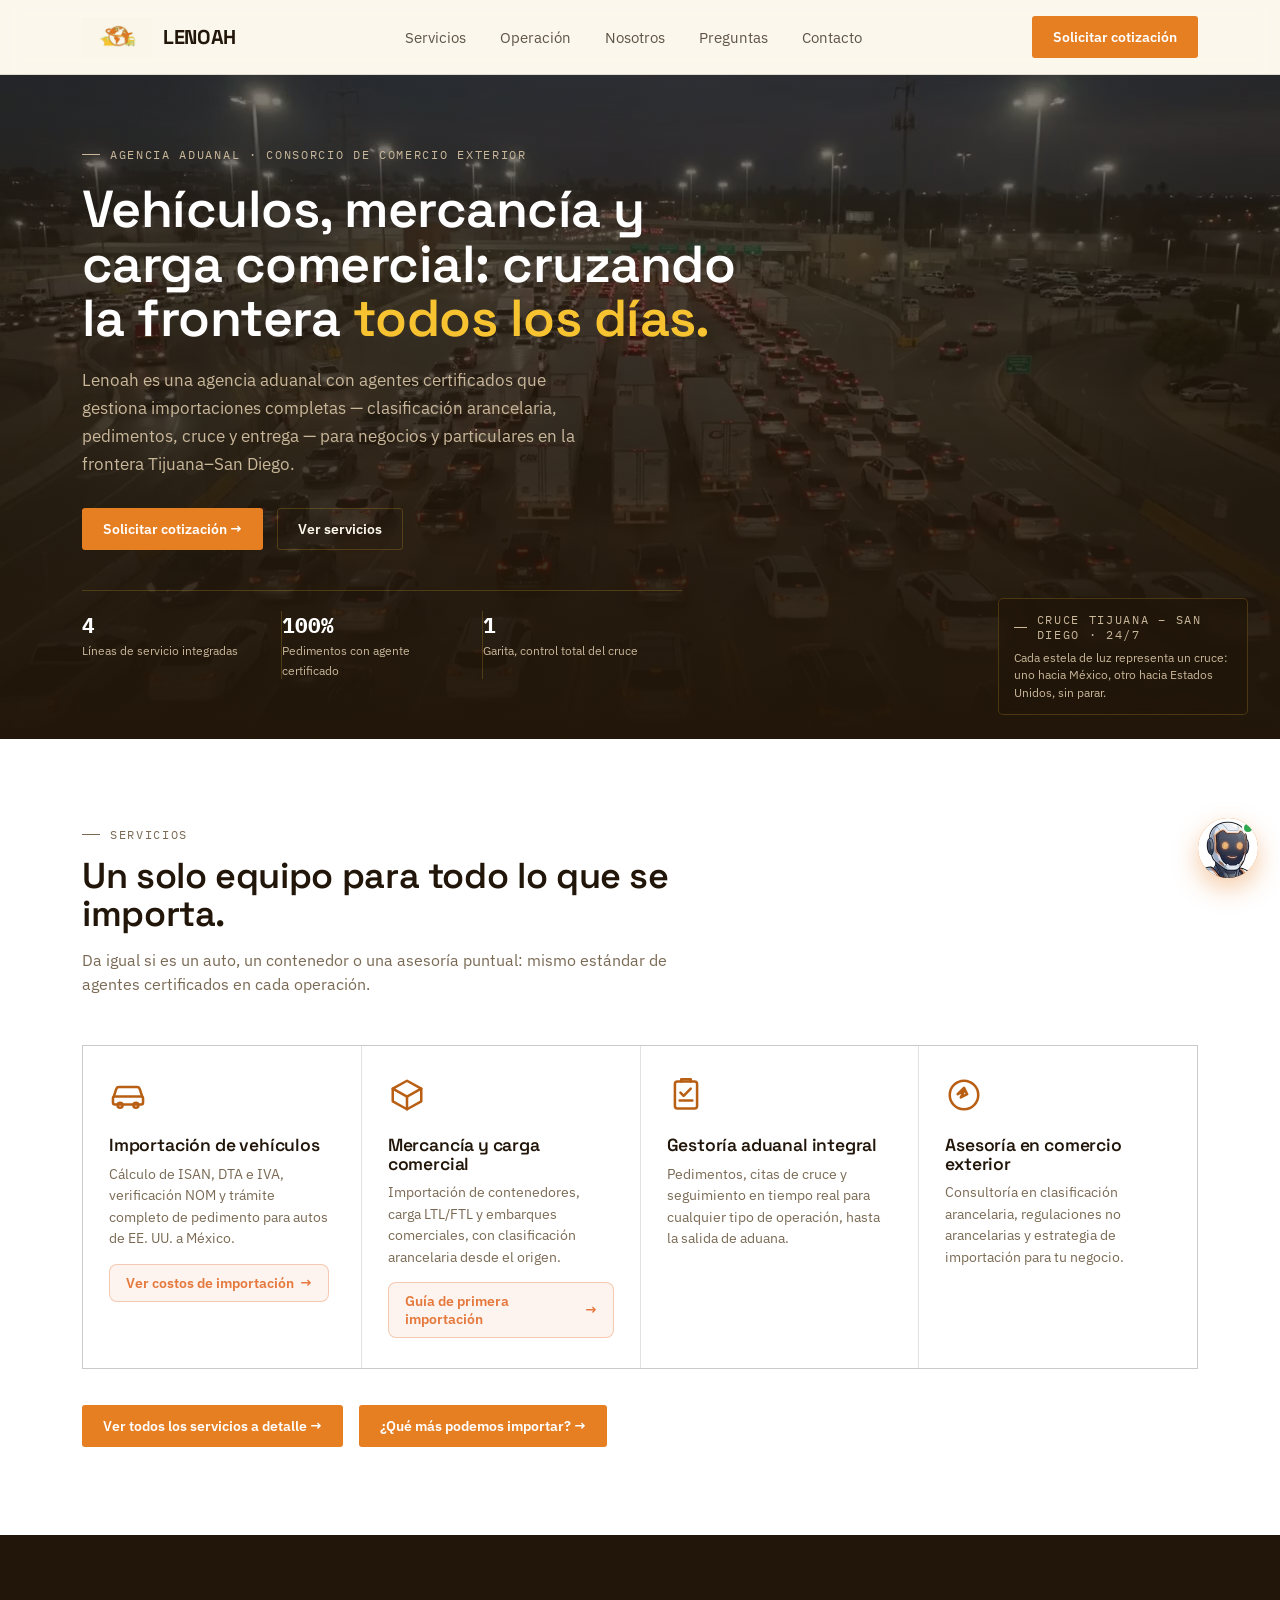
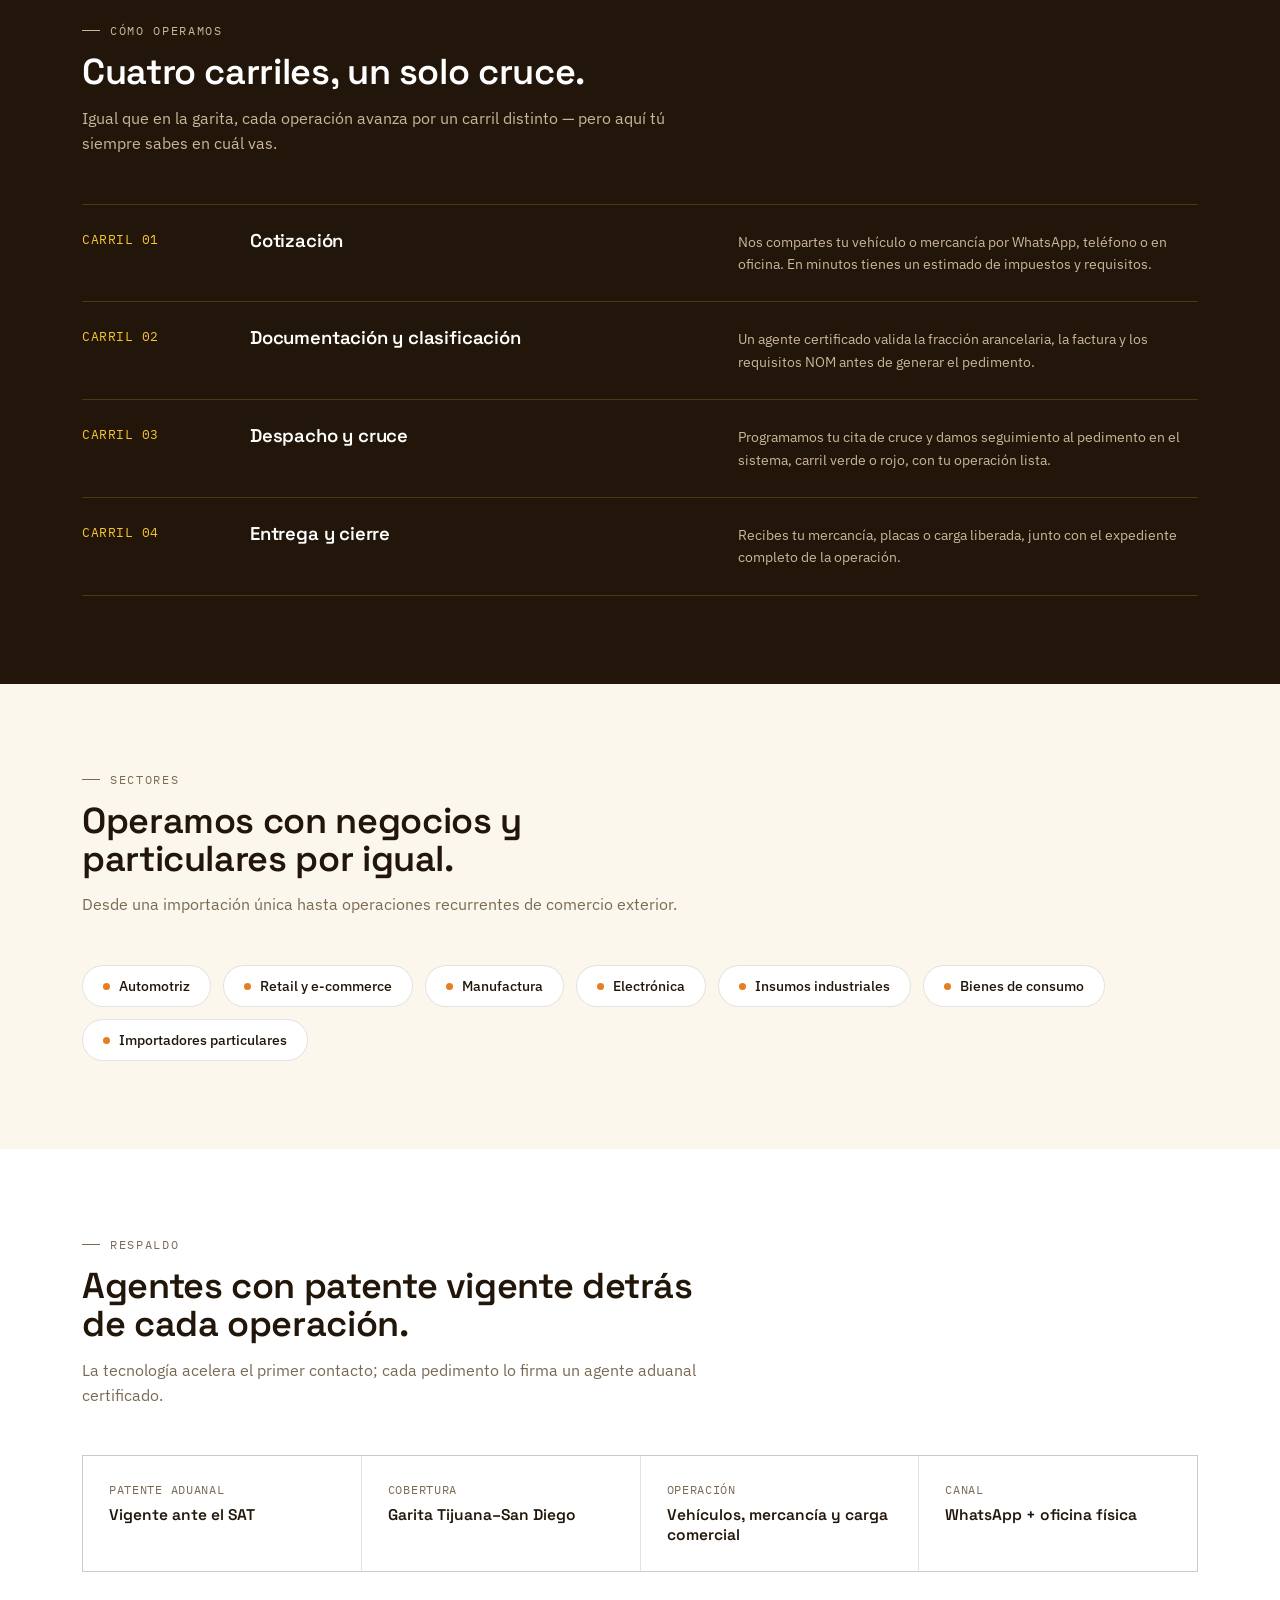
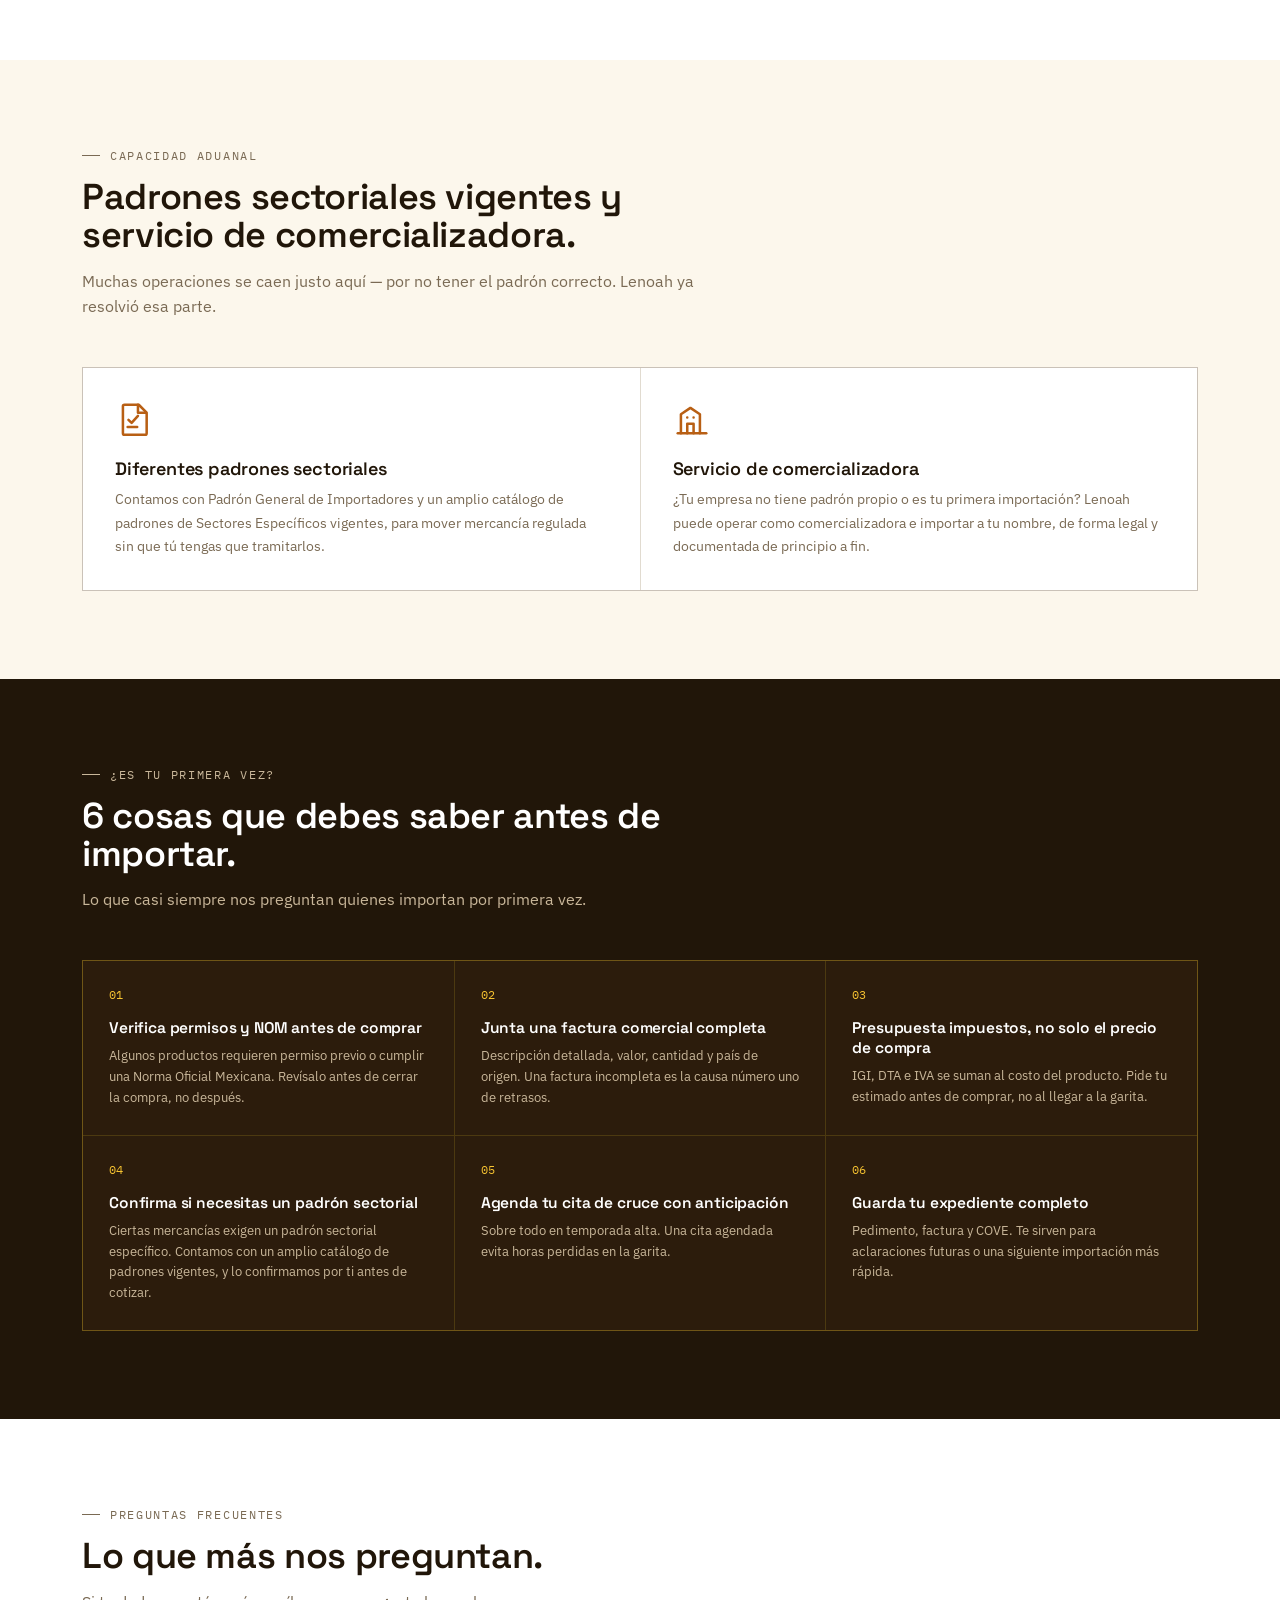
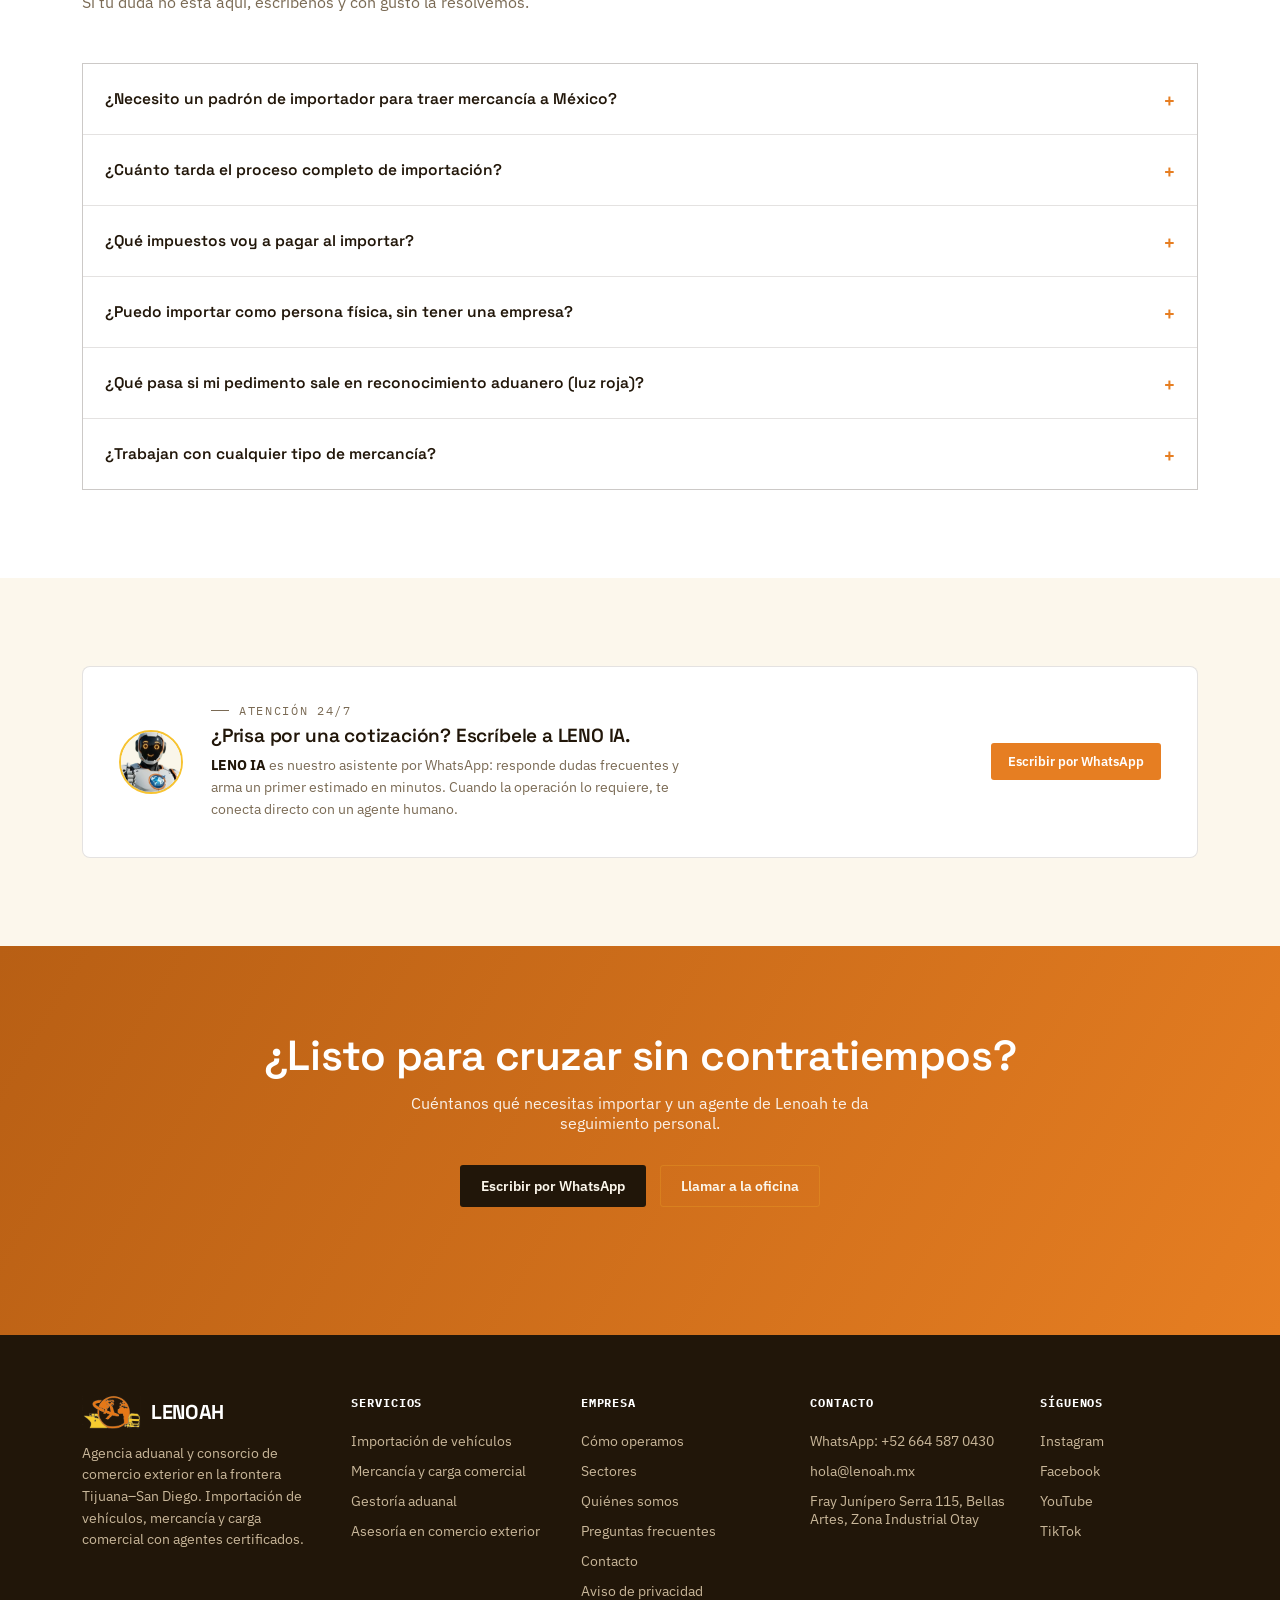
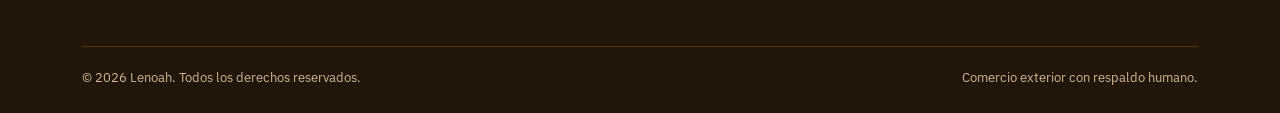
==== index.html @ 6b923f0d "Update index.html" ====
<!DOCTYPE html>
<html lang="es-MX">
<head>
<meta charset="UTF-8">
<meta name="viewport" content="width=device-width, initial-scale=1.0">
<title>Agente Aduanal Tijuana | Importar Vehículos y Mercancía a México – Lenoah</title>
<meta name="description" content="Agencia aduanal certificada en Tijuana–San Diego. ¿Cuánto cuesta importar un carro de EE. UU. a México? Cotización en minutos por WhatsApp. Vehículos, mercancía y carga comercial con agentes certificados.">
<link rel="canonical" href="https://agencialenoah.com/">
<script type="application/ld+json">
{
  "@context": "https://schema.org",
  "@type": "LocalBusiness",
  "@id": "https://agencialenoah.com/#negocio",
  "name": "Lenoah",
  "description": "Agencia aduanal y consorcio de comercio exterior en la frontera Tijuana–San Diego. Importación de vehículos, mercancía y carga comercial con agentes certificados.",
  "url": "https://agencialenoah.com/",
  "telephone": "+526645870430",
  "priceRange": "$$",
  "image": "https://agencialenoah.com/assets/logo-icon.png",
  "address": {
    "@type": "PostalAddress",
    "streetAddress": "Fray Junípero Serra 115, Bellas Artes, Zona Industrial Otay",
    "addressLocality": "Tijuana",
    "addressRegion": "BC",
    "addressCountry": "MX"
  },
  "areaServed": [
    { "@type": "City", "name": "Tijuana" },
    { "@type": "City", "name": "San Diego" }
  ],
  "sameAs": [
    "https://www.instagram.com/agencialenoah",
    "https://www.facebook.com/share/1EirSWpD19/",
    "https://youtube.com/@agencialenoah",
    "https://www.tiktok.com/@agencialenoah"
  ]
}
</script>
<link rel="preconnect" href="https://fonts.googleapis.com">
<link rel="preconnect" href="https://fonts.gstatic.com" crossorigin>
<link href="https://fonts.googleapis.com/css2?family=Space+Grotesk:wght@500;600;700&family=IBM+Plex+Sans:wght@400;500;600&family=IBM+Plex+Mono:wght@500;600&display=swap" rel="stylesheet">
<link rel="icon" type="image/png" href="assets/logo-icon.png">
<link rel="stylesheet" href="assets/styles.css">

<!-- Google tag (gtag.js) -->
<script async src="https://www.googletagmanager.com/gtag/js?id=G-F1V2E6VB3N"></script>
<script>
  window.dataLayer = window.dataLayer || [];
  function gtag(){dataLayer.push(arguments);}
  gtag('js', new Date());

  gtag('config', 'G-F1V2E6VB3N');
</script>
<style>
  .btn-inline-cta {
    display: inline-flex;
    align-items: center;
    gap: 6px;
    margin-top: 14px;
    padding: 9px 16px;
    font-family: 'IBM Plex Sans', sans-serif;
    font-weight: 600;
    font-size: 13.5px;
    color: #E5783C;
    background: rgba(229,120,60,0.08);
    border: 1.5px solid rgba(229,120,60,0.35);
    border-radius: 8px;
    text-decoration: none;
    transition: background 0.2s ease, border-color 0.2s ease, transform 0.15s ease;
  }
  .btn-inline-cta:hover {
    background: rgba(229,120,60,0.16);
    border-color: #E5783C;
    transform: translateY(-1px);
  }
  .btn-inline-cta .cta-arrow {
    transition: transform 0.2s ease;
  }
  .btn-inline-cta:hover .cta-arrow {
    transform: translateX(3px);
  }
  .explore-more-row {
    display: flex;
    flex-wrap: wrap;
    gap: 16px;
    margin-top: 36px;
  }
  .logo video {
    height: 40px;
    width: auto;
    object-fit: contain;
    vertical-align: middle;
  }
  .asistente-avatar video {
    width: 100%;
    height: 100%;
    object-fit: cover;
    display: block;
  }
</style>
</head>
<body>

<header>
  <nav>
    <a href="#top" class="logo">
      <video autoplay muted loop playsinline preload="auto" poster="assets/logo-header-poster.jpg" aria-hidden="true">
        <source src="assets/logo-header.mp4" type="video/mp4">
      </video>
      LENOAH
    </a>
    <div class="navlinks">
      <a href="servicios.html">Servicios</a>
      <a href="#operacion">Operación</a>
      <a href="nosotros.html">Nosotros</a>
      <a href="#faq">Preguntas</a>
      <a href="#contacto">Contacto</a>
    </div>
    <a href="https://wa.me/526645870430" target="_blank" rel="noopener" class="btn btn-naranja">Solicitar cotización</a>
  </nav>
</header>

<main id="top">

  <!-- HERO -->
  <section class="hero">
    <video
      class="hero-bg-video"
      autoplay
      muted
      loop
      playsinline
      preload="auto"
      poster="assets/hero-bg-poster.jpg"
      aria-hidden="true"
      style="position:absolute; top:0; left:0; width:100%; height:100%; object-fit:cover; z-index:0;">
      <source src="assets/hero-bg.mp4" type="video/mp4">
    </video>
    <div class="wrap">
      <div class="hero-inner">
        <div class="eyebrow on-dark">AGENCIA ADUANAL · CONSORCIO DE COMERCIO EXTERIOR</div>
        <h1>Vehículos, mercancía y carga comercial: cruzando la frontera <em>todos los días.</em></h1>
        <p>Lenoah es una agencia aduanal con agentes certificados que gestiona importaciones completas — clasificación arancelaria, pedimentos, cruce y entrega — para negocios y particulares en la frontera Tijuana–San Diego.</p>
        <div class="hero-ctas">
          <a href="https://wa.me/526645870430" target="_blank" rel="noopener" class="btn btn-naranja">Solicitar cotización →</a>
          <a href="#servicios" class="btn btn-ghost-dark">Ver servicios</a>
        </div>
        <div class="hero-strip">
          <div><strong>4</strong><span>Líneas de servicio integradas</span></div>
          <div><strong>100%</strong><span>Pedimentos con agente certificado</span></div>
          <div><strong>1</strong><span>Garita, control total del cruce</span></div>
        </div>
      </div>
    </div>
    <div class="garita-caption">
      <div class="eyebrow on-dark">CRUCE TIJUANA – SAN DIEGO · 24/7</div>
      <p>Cada estela de luz representa un cruce: uno hacia México, otro hacia Estados Unidos, sin parar.</p>
    </div>
  </section>

  <!-- SERVICIOS -->
  <section class="servicios" id="servicios">
    <div class="wrap">
      <div class="section-head reveal">
        <div class="eyebrow">SERVICIOS</div>
        <h2>Un solo equipo para todo lo que se importa.</h2>
        <p>Da igual si es un auto, un contenedor o una asesoría puntual: mismo estándar de agentes certificados en cada operación.</p>
      </div>
      <div class="serv-grid reveal">
        <div class="serv-card">
          <div class="serv-icon">
            <svg viewBox="0 0 24 24" fill="none" stroke="currentColor" stroke-width="1.6" stroke-linecap="round" stroke-linejoin="round"><path d="M3 13l1.5-4.5A2 2 0 0 1 6.4 7h11.2a2 2 0 0 1 1.9 1.5L21 13"/><rect x="2.5" y="13" width="19" height="5" rx="1.2"/><circle cx="7" cy="18.5" r="1.6"/><circle cx="17" cy="18.5" r="1.6"/></svg>
          </div>
          <h3>Importación de vehículos</h3>
          <p>Cálculo de ISAN, DTA e IVA, verificación NOM y trámite completo de pedimento para autos de EE. UU. a México.</p>
          <a href="costo-importar-vehiculo.html" class="btn-inline-cta">Ver costos de importación <span class="cta-arrow">→</span></a>
        </div>
        <div class="serv-card">
          <div class="serv-icon">
            <svg viewBox="0 0 24 24" fill="none" stroke="currentColor" stroke-width="1.6" stroke-linecap="round" stroke-linejoin="round"><path d="M21 8l-9-5-9 5 9 5 9-5z"/><path d="M3 8v8l9 5 9-5V8"/><path d="M12 13v8"/></svg>
          </div>
          <h3>Mercancía y carga comercial</h3>
          <p>Importación de contenedores, carga LTL/FTL y embarques comerciales, con clasificación arancelaria desde el origen.</p>
          <a href="importar-mercancia-primera-vez.html" class="btn-inline-cta">Guía de primera importación <span class="cta-arrow">→</span></a>
        </div>
        <div class="serv-card">
          <div class="serv-icon">
            <svg viewBox="0 0 24 24" fill="none" stroke="currentColor" stroke-width="1.6" stroke-linecap="round" stroke-linejoin="round"><rect x="5" y="3.5" width="14" height="17" rx="1.6"/><path d="M9 3.5V2h6v1.5"/><path d="M8.5 10.5l2 2 4.5-4.5"/><path d="M8 15.5h8"/></svg>
          </div>
          <h3>Gestoría aduanal integral</h3>
          <p>Pedimentos, citas de cruce y seguimiento en tiempo real para cualquier tipo de operación, hasta la salida de aduana.</p>
        </div>
        <div class="serv-card">
          <div class="serv-icon">
            <svg viewBox="0 0 24 24" fill="none" stroke="currentColor" stroke-width="1.6" stroke-linecap="round" stroke-linejoin="round"><circle cx="12" cy="12" r="9"/><path d="M12 7.5l2 4-4 2 2-4-4 2 4-4z"/></svg>
          </div>
          <h3>Asesoría en comercio exterior</h3>
          <p>Consultoría en clasificación arancelaria, regulaciones no arancelarias y estrategia de importación para tu negocio.</p>
        </div>
      </div>
      <div class="explore-more-row">
        <a href="servicios.html" class="btn btn-naranja">Ver todos los servicios a detalle →</a>
        <a href="que-podemos-importar.html" class="btn btn-naranja">¿Qué más podemos importar? →</a>
      </div>
    </div>
  </section>

  <!-- OPERACIÓN -->
  <section class="operacion" id="operacion">
    <div class="wrap">
      <div class="section-head reveal">
        <div class="eyebrow on-dark">CÓMO OPERAMOS</div>
        <h2>Cuatro carriles, un solo cruce.</h2>
        <p>Igual que en la garita, cada operación avanza por un carril distinto — pero aquí tú siempre sabes en cuál vas.</p>
      </div>
      <div class="carril-list reveal">
        <div class="carril">
          <span class="carril-tag">CARRIL 01</span>
          <h3>Cotización</h3>
          <p>Nos compartes tu vehículo o mercancía por WhatsApp, teléfono o en oficina. En minutos tienes un estimado de impuestos y requisitos.</p>
        </div>
        <div class="carril">
          <span class="carril-tag">CARRIL 02</span>
          <h3>Documentación y clasificación</h3>
          <p>Un agente certificado valida la fracción arancelaria, la factura y los requisitos NOM antes de generar el pedimento.</p>
        </div>
        <div class="carril">
          <span class="carril-tag">CARRIL 03</span>
          <h3>Despacho y cruce</h3>
          <p>Programamos tu cita de cruce y damos seguimiento al pedimento en el sistema, carril verde o rojo, con tu operación lista.</p>
        </div>
        <div class="carril">
          <span class="carril-tag">CARRIL 04</span>
          <h3>Entrega y cierre</h3>
          <p>Recibes tu mercancía, placas o carga liberada, junto con el expediente completo de la operación.</p>
        </div>
      </div>
    </div>
  </section>

  <!-- SECTORES -->
  <section class="sectores" id="sectores">
    <div class="wrap">
      <div class="section-head reveal">
        <div class="eyebrow">SECTORES</div>
        <h2>Operamos con negocios y particulares por igual.</h2>
        <p>Desde una importación única hasta operaciones recurrentes de comercio exterior.</p>
      </div>
      <div class="sector-chips reveal">
        <div class="sector-chip"><span class="sw"></span>Automotriz</div>
        <div class="sector-chip"><span class="sw"></span>Retail y e-commerce</div>
        <div class="sector-chip"><span class="sw"></span>Manufactura</div>
        <div class="sector-chip"><span class="sw"></span>Electrónica</div>
        <div class="sector-chip"><span class="sw"></span>Insumos industriales</div>
        <div class="sector-chip"><span class="sw"></span>Bienes de consumo</div>
        <div class="sector-chip"><span class="sw"></span>Importadores particulares</div>
      </div>
    </div>
  </section>

  <!-- CONFIANZA -->
  <section class="confianza">
    <div class="wrap">
      <div class="section-head reveal">
        <div class="eyebrow">RESPALDO</div>
        <h2>Agentes con patente vigente detrás de cada operación.</h2>
        <p>La tecnología acelera el primer contacto; cada pedimento lo firma un agente aduanal certificado.</p>
      </div>
      <div class="conf-grid reveal">
        <div class="conf-item"><div class="k">Patente aduanal</div><div class="v">Vigente ante el SAT</div></div>
        <div class="conf-item"><div class="k">Cobertura</div><div class="v">Garita Tijuana–San Diego</div></div>
        <div class="conf-item"><div class="k">Operación</div><div class="v">Vehículos, mercancía y carga comercial</div></div>
        <div class="conf-item"><div class="k">Canal</div><div class="v">WhatsApp + oficina física</div></div>
      </div>
    </div>
  </section>

  <!-- PADRONES Y COMERCIALIZADORA -->
  <section class="padrones" id="padrones">
    <div class="wrap">
      <div class="section-head reveal">
        <div class="eyebrow">CAPACIDAD ADUANAL</div>
        <h2>Padrones sectoriales vigentes y servicio de comercializadora.</h2>
        <p>Muchas operaciones se caen justo aquí — por no tener el padrón correcto. Lenoah ya resolvió esa parte.</p>
      </div>
      <div class="padrones-grid reveal">
        <div class="padrones-card">
          <div class="serv-icon">
            <svg viewBox="0 0 24 24" fill="none" stroke="currentColor" stroke-width="1.6" stroke-linecap="round" stroke-linejoin="round"><path d="M6 3h9l5 5v13a1 1 0 0 1-1 1H6a1 1 0 0 1-1-1V4a1 1 0 0 1 1-1z"/><path d="M14.5 3v5h5"/><path d="M8.5 12.5l2 2 4-4.5"/><path d="M8 17h6"/></svg>
          </div>
          <h3>Diferentes padrones sectoriales</h3>
          <p>Contamos con Padrón General de Importadores y un amplio catálogo de padrones de Sectores Específicos vigentes, para mover mercancía regulada sin que tú tengas que tramitarlos.</p>
        </div>
        <div class="padrones-card">
          <div class="serv-icon">
            <svg viewBox="0 0 24 24" fill="none" stroke="currentColor" stroke-width="1.6" stroke-linecap="round" stroke-linejoin="round"><path d="M3 21h18"/><path d="M5 21V9l6-4 6 4v12"/><path d="M9 21v-6h4v6"/><path d="M9 11h.01M13 11h.01"/></svg>
          </div>
          <h3>Servicio de comercializadora</h3>
          <p>¿Tu empresa no tiene padrón propio o es tu primera importación? Lenoah puede operar como comercializadora e importar a tu nombre, de forma legal y documentada de principio a fin.</p>
        </div>
      </div>
    </div>
  </section>

  <!-- TIPS PRIMERA IMPORTACIÓN -->
  <section class="tips">
    <div class="wrap">
      <div class="section-head reveal">
        <div class="eyebrow on-dark">¿ES TU PRIMERA VEZ?</div>
        <h2>6 cosas que debes saber antes de importar.</h2>
        <p>Lo que casi siempre nos preguntan quienes importan por primera vez.</p>
      </div>
      <div class="tips-grid reveal">
        <div class="tip-card">
          <span class="tip-num">01</span>
          <h3>Verifica permisos y NOM antes de comprar</h3>
          <p>Algunos productos requieren permiso previo o cumplir una Norma Oficial Mexicana. Revísalo antes de cerrar la compra, no después.</p>
        </div>
        <div class="tip-card">
          <span class="tip-num">02</span>
          <h3>Junta una factura comercial completa</h3>
          <p>Descripción detallada, valor, cantidad y país de origen. Una factura incompleta es la causa número uno de retrasos.</p>
        </div>
        <div class="tip-card">
          <span class="tip-num">03</span>
          <h3>Presupuesta impuestos, no solo el precio de compra</h3>
          <p>IGI, DTA e IVA se suman al costo del producto. Pide tu estimado antes de comprar, no al llegar a la garita.</p>
        </div>
        <div class="tip-card">
          <span class="tip-num">04</span>
          <h3>Confirma si necesitas un padrón sectorial</h3>
          <p>Ciertas mercancías exigen un padrón sectorial específico. Contamos con un amplio catálogo de padrones vigentes, y lo confirmamos por ti antes de cotizar.</p>
        </div>
        <div class="tip-card">
          <span class="tip-num">05</span>
          <h3>Agenda tu cita de cruce con anticipación</h3>
          <p>Sobre todo en temporada alta. Una cita agendada evita horas perdidas en la garita.</p>
        </div>
        <div class="tip-card">
          <span class="tip-num">06</span>
          <h3>Guarda tu expediente completo</h3>
          <p>Pedimento, factura y COVE. Te sirven para aclaraciones futuras o una siguiente importación más rápida.</p>
        </div>
      </div>
    </div>
  </section>

  <!-- FAQ -->
  <section class="faq" id="faq">
    <div class="wrap">
      <div class="section-head reveal">
        <div class="eyebrow">PREGUNTAS FRECUENTES</div>
        <h2>Lo que más nos preguntan.</h2>
        <p>Si tu duda no está aquí, escríbenos y con gusto la resolvemos.</p>
      </div>
      <div class="faq-list reveal">
        <details class="faq-item">
          <summary><span>¿Necesito un padrón de importador para traer mercancía a México?</span><span class="faq-ico">+</span></summary>
          <p>Sí, en la mayoría de los casos se requiere estar inscrito en el Padrón de Importadores, y para ciertos productos también en un Padrón de Importadores de Sectores Específicos. Si no cuentas con alguno de los dos, Lenoah puede operar como comercializadora e importar a tu nombre.</p>
        </details>
        <details class="faq-item">
          <summary><span>¿Cuánto tarda el proceso completo de importación?</span><span class="faq-ico">+</span></summary>
          <p>Depende del tipo de mercancía y si tu pedimento resulta en reconocimiento aduanero (revisión física) o desaduanamiento libre. Una vez con la documentación completa, el trámite y cruce suelen resolverse en un par de días hábiles.</p>
        </details>
        <details class="faq-item">
          <summary><span>¿Qué impuestos voy a pagar al importar?</span><span class="faq-ico">+</span></summary>
          <p>En general se calculan el Impuesto General de Importación (IGI), el Derecho de Trámite Aduanero (DTA) y el IVA. Para vehículos se suma también el ISAN. Te damos un estimado antes de que decidas avanzar.</p>
        </details>
        <details class="faq-item">
          <summary><span>¿Puedo importar como persona física, sin tener una empresa?</span><span class="faq-ico">+</span></summary>
          <p>Sí, dependiendo del tipo y valor de la mercancía. En varios casos también podemos apoyarte con nuestro servicio de comercializadora si tú no cuentas con el padrón requerido.</p>
        </details>
        <details class="faq-item">
          <summary><span>¿Qué pasa si mi pedimento sale en reconocimiento aduanero (luz roja)?</span><span class="faq-ico">+</span></summary>
          <p>Un agente certificado te acompaña durante la revisión física. Por eso cuidamos que la documentación y clasificación arancelaria estén correctas desde el inicio: reduce el riesgo de observaciones.</p>
        </details>
        <details class="faq-item">
          <summary><span>¿Trabajan con cualquier tipo de mercancía?</span><span class="faq-ico">+</span></summary>
          <p>Manejamos vehículos, carga comercial y mercancía general. Para sectores regulados bajo padrones específicos, lo confirmamos contigo antes de cotizar para asegurarnos de que podemos operar tu importación.</p>
        </details>
      </div>
    </div>
  </section>

  <!-- ASISTENTE LENO IA (módulo secundario) -->
  <section class="asistente">
    <div class="wrap">
      <div class="asistente-card reveal">
        <div class="asistente-avatar">
          <video autoplay muted loop playsinline preload="auto" poster="assets/bot-avatar-poster.jpg" aria-hidden="true">
            <source src="assets/bot-avatar.mp4" type="video/mp4">
          </video>
        </div>
        <div class="asistente-copy">
          <div class="eyebrow">ATENCIÓN 24/7</div>
          <h3>¿Prisa por una cotización? Escríbele a LENO IA.</h3>
          <p><strong>LENO IA</strong> es nuestro asistente por WhatsApp: responde dudas frecuentes y arma un primer estimado en minutos. Cuando la operación lo requiere, te conecta directo con un agente humano.</p>
        </div>
        <a href="https://wa.me/526645870430" target="_blank" rel="noopener" class="btn btn-naranja btn-sm">Escribir por WhatsApp</a>
      </div>
    </div>
  </section>

  <!-- CTA FINAL -->
  <section class="cta-final" id="contacto">
    <div class="wrap">
      <div class="reveal">
        <h2>¿Listo para cruzar sin contratiempos?</h2>
        <p>Cuéntanos qué necesitas importar y un agente de Lenoah te da seguimiento personal.</p>
        <div class="hero-ctas" style="justify-content:center;">
          <a href="https://wa.me/526645870430" target="_blank" rel="noopener" class="btn btn-primary">Escribir por WhatsApp</a>
          <a href="tel:+526645870430" class="btn btn-ghost-dark">Llamar a la oficina</a>
        </div>
      </div>
    </div>
  </section>

</main>

<footer>
  <div class="wrap">
    <div class="foot-grid">
      <div class="foot-brand">
        <a href="#top" class="logo"><img src="assets/logo-icon.png" alt="Lenoah">LENOAH</a>
        <p>Agencia aduanal y consorcio de comercio exterior en la frontera Tijuana–San Diego. Importación de vehículos, mercancía y carga comercial con agentes certificados.</p>
      </div>
      <div class="foot-col">
        <h4>Servicios</h4>
        <a href="servicios.html">Importación de vehículos</a>
        <a href="servicios.html">Mercancía y carga comercial</a>
        <a href="servicios.html">Gestoría aduanal</a>
        <a href="servicios.html">Asesoría en comercio exterior</a>
      </div>
      <div class="foot-col">
        <h4>Empresa</h4>
        <a href="#operacion">Cómo operamos</a>
        <a href="#sectores">Sectores</a>
        <a href="nosotros.html">Quiénes somos</a>
        <a href="#faq">Preguntas frecuentes</a>
        <a href="#contacto">Contacto</a>
        <a href="#">Aviso de privacidad</a>
      </div>
      <div class="foot-col">
        <h4>Contacto</h4>
        <a href="https://wa.me/526645870430" target="_blank" rel="noopener">WhatsApp: +52 664 587 0430</a>
        <a href="mailto:hola@lenoah.mx">hola@lenoah.mx</a>
        <a href="https://www.google.com/maps/search/?api=1&query=Calle%20Fray%20Jun%C3%ADpero%20Serra%20115%2C%20Bellas%20Artes%2C%20Zona%20Industrial%20Otay%2C%20Tijuana%2C%20B.C." target="_blank" rel="noopener">Fray Junípero Serra 115, Bellas Artes, Zona Industrial Otay</a>
      </div>
      <div class="foot-col">
        <h4>Síguenos</h4>
        <a href="https://www.instagram.com/agencialenoah?igsh=MW9pZHBoZXhkcm4xYQ==" target="_blank" rel="noopener">Instagram</a>
        <a href="https://www.facebook.com/share/1EirSWpD19/" target="_blank" rel="noopener">Facebook</a>
        <a href="https://youtube.com/@agencialenoah?si=c4Mpdcs2uhXX8nxL" target="_blank" rel="noopener">YouTube</a>
        <a href="https://www.tiktok.com/@agencialenoah?_r=1&_t=ZS-98e3TfCi9K5" target="_blank" rel="noopener">TikTok</a>
      </div>
    </div>
    <div class="foot-bottom">
      <span>© 2026 Lenoah. Todos los derechos reservados.</span>
      <span>Comercio exterior con respaldo humano.</span>
    </div>
  </div>
</footer>

<script>
  const revealEls = document.querySelectorAll('.reveal');
  const io = new IntersectionObserver((entries)=>{
    entries.forEach(e=>{
      if(e.isIntersecting){ e.target.classList.add('show'); io.unobserve(e.target); }
    });
  }, {threshold:0.15});
  revealEls.forEach(el=>io.observe(el));

</script>

<script src="assets/chat-widget.js"></script>
</body>
</html>
---- assets/styles.css ----
:root{
    --noche:#211609;
    --noche-2:#2C1C0C;
    --concreto:#FCF7EC;
    --concreto-2:#F2E7CE;
    --papel:#FFFFFF;
    --acero:#7A6A54;
    --acero-2:#C9B79A;
    --naranja:#E67E22;
    --naranja-oscuro:#B85F14;
    --amarillo:#F7C331;
    --amarillo-oscuro:#D9A413;
    --verde:#2FA84F;
    --rojo:#E5484D;
    --linea: rgba(33,22,9,0.12);
    --linea-clara: rgba(247,195,49,0.20);
    --radio: 3px;
    --font-display:'Space Grotesk', sans-serif;
    --font-body:'IBM Plex Sans', sans-serif;
    --font-mono:'IBM Plex Mono', monospace;
  }

  *{box-sizing:border-box; margin:0; padding:0;}
  html{scroll-behavior:smooth;}
  body{
    font-family:var(--font-body);
    background:var(--concreto);
    color:var(--noche);
    -webkit-font-smoothing:antialiased;
    overflow-x:hidden;
  }
  img,svg{display:block; max-width:100%;}
  a{color:inherit; text-decoration:none;}
  ul{list-style:none;}
  button{font-family:inherit; cursor:pointer;}

  .eyebrow{
    font-family:var(--font-mono);
    font-size:12px;
    letter-spacing:.14em;
    text-transform:uppercase;
    color:var(--acero);
    display:flex;
    align-items:center;
    gap:10px;
  }
  .eyebrow::before{
    content:"";
    width:18px; height:1px;
    background:var(--acero);
    display:inline-block;
  }
  .eyebrow.on-dark{color:var(--acero-2);}
  .eyebrow.on-dark::before{background:var(--acero-2);}

  .wrap{
    max-width:1180px;
    margin:0 auto;
    padding:0 32px;
  }

  h1,h2,h3{
    font-family:var(--font-display);
    font-weight:600;
    letter-spacing:-.01em;
    line-height:1.05;
  }

  /* ---------- NAV ---------- */
  header{
    position:sticky; top:0; z-index:100;
    background:rgba(252,247,236,0.88);
    backdrop-filter:blur(10px);
    border-bottom:1px solid var(--linea);
  }
  nav{
    display:flex; align-items:center; justify-content:space-between;
    padding:16px 32px;
    max-width:1180px; margin:0 auto;
  }
  .logo{
    font-family:var(--font-display);
    font-weight:700;
    font-size:20px;
    letter-spacing:-.02em;
    display:flex; align-items:center; gap:10px;
  }
  .logo img{ height:34px; width:auto; display:block; }
  .navlinks{display:flex; gap:34px; align-items:center;}
  .navlinks a{
    font-size:14.5px; color:var(--noche); opacity:.72;
    transition:opacity .15s ease;
  }
  .navlinks a:hover{opacity:1;}
  .btn{
    display:inline-flex; align-items:center; gap:8px;
    font-size:14px; font-weight:600;
    padding:11px 20px;
    border-radius:var(--radio);
    border:1px solid transparent;
    transition:transform .15s ease, box-shadow .15s ease, background .15s ease;
    white-space:nowrap;
  }
  .btn-primary{ background:var(--noche); color:var(--concreto); }
  .btn-primary:hover{ transform:translateY(-1px); box-shadow:0 6px 18px rgba(33,22,9,0.25);}
  .btn-naranja{ background:var(--naranja); color:#fff; }
  .btn-naranja:hover{ transform:translateY(-1px); box-shadow:0 6px 18px rgba(230,126,34,0.35); }
  .btn-ghost{ background:transparent; border-color:var(--linea); color:var(--noche); }
  .btn-ghost:hover{ border-color:var(--noche); }
  .btn-ghost-dark{ background:transparent; border-color:var(--linea-clara); color:var(--concreto); }
  .btn-ghost-dark:hover{ border-color:var(--concreto-2); }
  .btn-sm{ padding:9px 16px; font-size:13px; }

  /* ---------- HERO ---------- */
  .hero{
    background:var(--noche);
    color:var(--concreto);
    position:relative;
    overflow:hidden;
    padding:72px 0 60px;
    min-height:600px;
    display:flex;
    align-items:center;
  }
  #garita-canvas{ position:absolute; inset:0; width:100%; height:100%; z-index:0; }
  .hero::after{
    content:"";
    position:absolute; inset:0;
    background:linear-gradient(180deg, rgba(33,22,9,0.55) 0%, rgba(33,22,9,0.80) 55%, var(--noche) 100%);
    z-index:1; pointer-events:none;
  }
  .hero .wrap{ position:relative; z-index:2; width:100%; }
  .hero-inner{ max-width:660px; }
  .hero-inner h1{
    font-size:clamp(32px, 4.6vw, 52px);
    margin:20px 0 20px;
    color:#fff;
  }
  .hero-inner h1 em{ font-style:normal; color:var(--amarillo); }
  .hero-inner p{
    font-size:17px; line-height:1.65; color:var(--acero-2);
    max-width:500px; margin-bottom:30px;
  }
  .hero-ctas{ display:flex; gap:14px; flex-wrap:wrap; margin-bottom:40px;}
  .hero-strip{ display:flex; gap:0; border-top:1px solid var(--linea-clara); padding-top:20px; max-width:600px; }
  .hero-strip div{ flex:1; padding-right:22px; border-right:1px solid var(--linea-clara); }
  .hero-strip div:last-child{border-right:none;}
  .hero-strip strong{ display:block; font-family:var(--font-mono); font-size:21px; color:#fff; }
  .hero-strip span{ font-size:12px; color:var(--acero-2); }

  .garita-caption{
    position:absolute; right:32px; bottom:24px; z-index:2;
    max-width:250px; background:rgba(33,22,9,0.72);
    border:1px solid var(--linea-clara); border-radius:5px;
    padding:13px 15px; backdrop-filter:blur(6px);
  }
  .garita-caption .eyebrow{ margin-bottom:7px; }
  .garita-caption p{ font-size:11.5px; line-height:1.5; color:var(--acero-2); }
  @media (max-width:960px){ .garita-caption{ display:none; } }

  /* ---------- SECTION generic ---------- */
  section{ padding:88px 0; }
  .section-head{ max-width:640px; margin-bottom:48px; }
  .section-head h2{ font-size:clamp(25px,3.2vw,36px); margin-top:16px; }
  .section-head p{ margin-top:14px; font-size:15.5px; line-height:1.6; color:var(--acero); }

  /* ---------- SERVICIOS ---------- */
  .servicios{ background:var(--papel); }
  .serv-grid{
    display:grid; grid-template-columns:repeat(4,1fr);
    gap:1px; background:var(--linea); border:1px solid var(--linea);
  }
  .serv-card{ background:var(--papel); padding:30px 26px; transition:background .2s ease; }
  .serv-card:hover{ background:var(--concreto); }
  .serv-icon{
    width:38px; height:38px; margin-bottom:22px;
    display:flex; align-items:center; justify-content:center;
    color:var(--naranja-oscuro);
  }
  .serv-icon svg{ width:100%; height:100%; }
  .serv-card h3{ font-size:17.5px; margin-bottom:9px; }
  .serv-card p{ font-size:13.5px; line-height:1.6; color:var(--acero); }

  /* ---------- OPERACIÓN (carriles) ---------- */
  .operacion{ background:var(--noche); color:var(--concreto); }
  .operacion .section-head h2{ color:#fff; }
  .operacion .section-head p{ color:var(--acero-2); }
  .carril-list{ display:flex; flex-direction:column; }
  .carril{
    display:grid; grid-template-columns:140px 1fr 1fr;
    gap:28px; align-items:start; padding:26px 0;
    border-top:1px solid var(--linea-clara);
  }
  .carril:last-child{ border-bottom:1px solid var(--linea-clara); }
  .carril-tag{ font-family:var(--font-mono); font-size:13px; color:var(--amarillo); letter-spacing:.04em; }
  .carril h3{ font-size:18.5px; color:#fff; }
  .carril p{ font-size:14px; line-height:1.6; color:var(--acero-2); }

  /* ---------- SECTORES ---------- */
  .sectores{ background:var(--concreto); }
  .sector-chips{ display:flex; flex-wrap:wrap; gap:12px; }
  .sector-chip{
    background:var(--papel); border:1px solid var(--linea);
    border-radius:24px; padding:11px 20px;
    font-size:13.5px; font-weight:500; color:var(--noche);
    display:flex; align-items:center; gap:9px;
  }
  .sector-chip .sw{ width:7px; height:7px; border-radius:50%; background:var(--naranja); flex:none; }

  /* ---------- CONFIANZA ---------- */
  .confianza{ background:var(--papel); }
  .conf-grid{
    display:grid; grid-template-columns:repeat(4,1fr);
    gap:1px; background:var(--linea); border:1px solid var(--linea);
  }
  .conf-item{ background:var(--papel); padding:26px; text-align:left; }
  .conf-item .k{
    font-family:var(--font-mono); font-size:11.5px; color:var(--acero);
    text-transform:uppercase; letter-spacing:.06em; margin-bottom:8px;
  }
  .conf-item .v{ font-family:var(--font-display); font-weight:600; font-size:15.5px; }

  /* ---------- PADRONES Y COMERCIALIZADORA ---------- */
  .padrones{ background:var(--concreto); }
  .padrones-grid{
    display:grid; grid-template-columns:repeat(2,1fr);
    gap:1px; background:var(--linea); border:1px solid var(--linea);
  }
  .padrones-card{ background:var(--papel); padding:32px; }
  .padrones-card h3{ font-size:18px; margin-bottom:10px; }
  .padrones-card p{ font-size:14px; line-height:1.65; color:var(--acero); }

  /* ---------- TIPS PRIMERA IMPORTACIÓN ---------- */
  .tips{ background:var(--noche); color:var(--concreto); }
  .tips .section-head h2{ color:#fff; }
  .tips .section-head p{ color:var(--acero-2); }
  .tips-grid{
    display:grid; grid-template-columns:repeat(3,1fr); gap:1px;
    background:var(--linea-clara); border:1px solid var(--linea-clara);
  }
  .tip-card{ background:var(--noche-2); padding:26px; }
  .tip-num{
    font-family:var(--font-mono); font-size:12px; color:var(--amarillo);
    display:block; margin-bottom:16px;
  }
  .tip-card h3{ font-size:15.5px; color:#fff; margin-bottom:8px; line-height:1.3; }
  .tip-card p{ font-size:13px; line-height:1.6; color:var(--acero-2); }

  /* ---------- FAQ ---------- */
  .faq{ background:var(--papel); }
  .faq-list{ display:flex; flex-direction:column; gap:1px; background:var(--linea); border:1px solid var(--linea); }
  .faq-item{ background:var(--papel); padding:0; }
  .faq-item summary{
    padding:20px 22px;
    display:flex; align-items:center; justify-content:space-between; gap:16px;
    cursor:pointer;
    font-family:var(--font-display); font-weight:600; font-size:15.5px;
    list-style:none;
  }
  .faq-item summary::-webkit-details-marker{ display:none; }
  .faq-item summary .faq-ico{
    font-family:var(--font-mono); font-size:18px; color:var(--naranja);
    flex:none; transition:transform .2s ease;
  }
  .faq-item[open] summary .faq-ico{ transform:rotate(45deg); }
  .faq-item p{
    padding:0 22px 22px; margin-top:-6px;
    font-size:14px; line-height:1.65; color:var(--acero);
    max-width:720px;
  }

  /* ---------- ASISTENTE LENO IA (módulo secundario) ---------- */
  .asistente{ background:var(--concreto); }
  .asistente-card{
    background:var(--papel);
    border:1px solid var(--linea);
    border-radius:8px;
    padding:36px;
    display:grid;
    grid-template-columns:auto 1fr auto;
    gap:28px;
    align-items:center;
  }
  .asistente-avatar{
    width:64px; height:64px; border-radius:50%;
    overflow:hidden; flex:none;
    border:2px solid var(--amarillo);
  }
  .asistente-avatar img{ width:100%; height:100%; object-fit:cover; }
  .asistente-copy .eyebrow{ margin-bottom:8px; }
  .asistente-copy h3{ font-size:19px; margin-bottom:8px; }
  .asistente-copy p{ font-size:14px; line-height:1.6; color:var(--acero); max-width:480px; }
  .asistente-copy strong{ color:var(--noche); }

  /* ---------- CTA FINAL ---------- */
  .cta-final{
    background:linear-gradient(120deg, var(--naranja-oscuro) 0%, var(--naranja) 100%);
    color:#fff; text-align:center;
  }
  .cta-final h2{ font-size:clamp(27px,3.8vw,42px); color:#fff; margin-bottom:15px; }
  .cta-final p{ font-size:15.5px; color:rgba(255,255,255,0.9); max-width:520px; margin:0 auto 32px; }
  .cta-final .btn-primary{ background:var(--noche); }
  .cta-final .btn-ghost-dark:hover{ border-color:#fff; }

  /* ---------- FOOTER ---------- */
  footer{ background:var(--noche); color:var(--acero-2); padding:60px 0 28px; }
  .foot-grid{
    display:grid; grid-template-columns:1.2fr 1fr 1fr 1fr 0.8fr;
    gap:32px; padding-bottom:40px; border-bottom:1px solid var(--linea-clara);
  }
  .foot-brand .logo{ color:#fff; margin-bottom:14px; }
  .foot-brand p{ font-size:13.5px; line-height:1.6; max-width:260px; }
  .foot-col h4{
    font-family:var(--font-mono); font-size:11.5px; text-transform:uppercase;
    letter-spacing:.08em; color:#fff; margin-bottom:16px;
  }
  .foot-col a{ display:block; font-size:13.5px; padding:6px 0; color:var(--acero-2); transition:color .15s ease; }
  .foot-col a:hover{ color:#fff; }
  .foot-bottom{ display:flex; justify-content:space-between; align-items:center; padding-top:22px; font-size:12.5px; flex-wrap:wrap; gap:12px; }

  /* ---------- REVEAL ---------- */
  .reveal{ opacity:0; transform:translateY(16px); transition:opacity .6s ease, transform .6s ease; }
  .reveal.show{ opacity:1; transform:translateY(0); }
  @media (prefers-reduced-motion: reduce){
    .reveal{ opacity:1; transform:none; transition:none; }
    html{ scroll-behavior:auto; }
  }

  /* ---------- RESPONSIVE ---------- */
  @media (max-width:960px){
    .serv-grid{ grid-template-columns:repeat(2,1fr); }
    .conf-grid{ grid-template-columns:repeat(2,1fr); }
    .foot-grid{ grid-template-columns:1fr 1fr; }
    .carril{ grid-template-columns:1fr; gap:8px; }
    .asistente-card{ grid-template-columns:1fr; text-align:center; }
    .asistente-avatar{ margin:0 auto; }
    .padrones-grid{ grid-template-columns:1fr; }
    .tips-grid{ grid-template-columns:repeat(2,1fr); }
  }
  @media (max-width:640px){
    .navlinks{ display:none; }
    .wrap{ padding:0 20px; }
    nav{ padding:14px 20px; }
    .hero-strip{ flex-wrap:wrap; gap:16px; }
    .hero-strip div{ flex:1 1 40%; border-right:none; padding-right:0; }
    .serv-grid{ grid-template-columns:1fr; }
    .conf-grid{ grid-template-columns:1fr; }
    .foot-grid{ grid-template-columns:1fr; }
    .tips-grid{ grid-template-columns:1fr; }
  }

  /* ---------- PAGE BANNER (páginas internas) ---------- */
  .page-banner{
    background:var(--noche);
    color:var(--concreto);
    padding:128px 0 68px;
  }
  .page-banner .eyebrow{ margin-bottom:18px; }
  .page-banner h1{
    font-family:var(--font-display);
    font-weight:600;
    letter-spacing:-.01em;
    line-height:1.08;
    font-size:clamp(30px,4.4vw,48px);
    color:#fff;
    margin-bottom:16px;
    max-width:700px;
  }
  .page-banner p{
    font-size:16px;
    line-height:1.65;
    color:var(--acero-2);
    max-width:600px;
  }

  /* ---------- TRAYECTORIA ---------- */
  .trayectoria{ background:var(--papel); }
  .trayectoria-grid{
    display:grid;
    grid-template-columns:1.1fr 0.9fr;
    gap:56px;
    align-items:start;
  }
  .trayectoria-copy p{
    font-size:15.5px;
    line-height:1.75;
    color:var(--acero);
    margin-bottom:16px;
  }
  .trayectoria-copy p strong{ color:var(--noche); }
  @media (max-width:960px){
    .trayectoria-grid{ grid-template-columns:1fr; }
  }

  /* ---------- SERVICIOS DETALLE (servicios.html) ---------- */
  .servicios-detalle{ background:var(--papel); }
  .sd-list{ display:flex; flex-direction:column; }
  .sd-item{
    display:grid;
    grid-template-columns:1.1fr 0.9fr;
    gap:48px;
    padding:44px 0;
    border-top:1px solid var(--linea);
    align-items:start;
  }
  .sd-item:last-child{ border-bottom:1px solid var(--linea); }
  .sd-tag{
    font-family:var(--font-mono);
    font-size:12px;
    color:var(--naranja-oscuro);
    letter-spacing:.04em;
    display:block;
    margin-bottom:14px;
  }
  .sd-info h3{ font-size:22px; margin-bottom:12px; }
  .sd-info p{ font-size:14.5px; line-height:1.7; color:var(--acero); max-width:460px; }
  .sd-info .serv-icon{ margin-bottom:18px; }
  .sd-checklist{
    list-style:none;
    display:flex;
    flex-direction:column;
    gap:13px;
    padding-top:6px;
  }
  .sd-checklist li{
    font-size:14px;
    line-height:1.5;
    color:var(--noche);
    padding-left:28px;
    position:relative;
  }
  .sd-checklist li::before{
    content:"✓";
    position:absolute; left:0; top:0.5px;
    color:#fff;
    background:var(--naranja);
    width:18px; height:18px;
    border-radius:50%;
    font-size:10.5px;
    display:flex; align-items:center; justify-content:center;
  }
  @media (max-width:800px){
    .sd-item{ grid-template-columns:1fr; gap:22px; }
  }

  /* ---------- COTIZADOR ---------- */
  .cotizador-wrap{ background:var(--concreto); }
  .cotizador-card{
    background:var(--papel);
    border:1px solid var(--linea);
    border-radius:8px;
    padding:40px;
    max-width:680px;
    margin:0 auto;
  }
  .cot-steps{
    display:flex; align-items:center; gap:8px;
    margin-bottom:32px;
  }
  .cot-step-dot{
    flex:1; height:3px; border-radius:2px;
    background:var(--linea);
    transition:background .25s ease;
  }
  .cot-step-dot.active{ background:var(--naranja); }
  .cot-step-dot.done{ background:var(--amarillo-oscuro); }
  .cot-step-label{
    font-family:var(--font-mono); font-size:11.5px;
    color:var(--acero); text-transform:uppercase; letter-spacing:.06em;
    margin-bottom:6px;
  }
  .cot-title{ font-size:22px; margin-bottom:8px; }
  .cot-sub{ font-size:14px; color:var(--acero); margin-bottom:28px; line-height:1.55; }

  .cot-panel{ display:none; }
  .cot-panel.active{ display:block; }

  .cot-option-grid{ display:grid; grid-template-columns:1fr 1fr; gap:14px; margin-bottom:8px; }
  .cot-option{
    border:1.5px solid var(--linea);
    border-radius:6px;
    padding:22px 18px;
    text-align:left;
    background:var(--papel);
    cursor:pointer;
    transition:border-color .15s ease, background .15s ease;
    font-family:inherit;
  }
  .cot-option:hover{ border-color:var(--naranja); }
  .cot-option.selected{ border-color:var(--naranja); background:rgba(230,126,34,0.06); }
  .cot-option .serv-icon{ width:30px; height:30px; margin-bottom:14px; color:var(--naranja-oscuro); }
  .cot-option strong{ display:block; font-family:var(--font-display); font-size:15.5px; margin-bottom:4px; }
  .cot-option span{ font-size:12.5px; color:var(--acero); }

  .cot-field{ margin-bottom:20px; }
  .cot-field label{
    display:block; font-size:13px; font-weight:600; color:var(--noche);
    margin-bottom:7px;
  }
  .cot-field .hint{ font-weight:400; color:var(--acero); font-size:12px; }
  .cot-field input[type="text"],
  .cot-field input[type="number"],
  .cot-field input[type="tel"],
  .cot-field select{
    width:100%;
    padding:12px 14px;
    border:1.5px solid var(--linea);
    border-radius:5px;
    font-family:var(--font-body);
    font-size:14.5px;
    color:var(--noche);
    background:var(--papel);
  }
  .cot-field input:focus,
  .cot-field select:focus{ outline:none; border-color:var(--naranja); }
  .cot-radio-row{ display:flex; gap:10px; }
  .cot-radio-row label{
    flex:1; display:flex; align-items:center; justify-content:center;
    gap:8px; padding:11px; border:1.5px solid var(--linea); border-radius:5px;
    font-size:13.5px; font-weight:500; cursor:pointer; color:var(--noche);
    margin-bottom:0;
  }
  .cot-radio-row input{ accent-color:var(--naranja); }
  .cot-radio-row label:has(input:checked){ border-color:var(--naranja); background:rgba(230,126,34,0.06); }

  .cot-btn-row{ display:flex; justify-content:space-between; align-items:center; margin-top:8px; gap:12px; }
  .cot-back{ font-size:13.5px; color:var(--acero); background:none; border:none; cursor:pointer; padding:11px 4px; }
  .cot-back:hover{ color:var(--noche); }

  .cot-resultado{
    background:var(--concreto);
    border:1px solid var(--linea);
    border-radius:6px;
    padding:26px;
    margin-bottom:22px;
    text-align:center;
  }
  .cot-resultado .k{
    font-family:var(--font-mono); font-size:11.5px; color:var(--acero);
    text-transform:uppercase; letter-spacing:.06em; margin-bottom:10px;
  }
  .cot-resultado .rango{
    font-family:var(--font-display); font-weight:600;
    font-size:clamp(24px,3.4vw,32px); color:var(--noche);
    margin-bottom:6px;
  }
  .cot-resultado .pct{ font-size:12.5px; color:var(--acero); }

  .cot-disclaimer{
    display:flex; gap:12px; align-items:start;
    background:rgba(240,169,59,0.08);
    border:1px solid rgba(240,169,59,0.35);
    border-radius:6px;
    padding:16px 18px;
    margin-bottom:24px;
  }
  .cot-disclaimer .ico{
    font-family:var(--font-mono); font-weight:700; color:var(--amarillo-oscuro);
    flex:none; font-size:14px;
  }
  .cot-disclaimer p{ font-size:12.5px; line-height:1.55; color:var(--acero); }

  .cot-resumen{ margin-bottom:26px; }
  .cot-resumen-row{
    display:flex; justify-content:space-between;
    font-size:13.5px; padding:9px 0; border-bottom:1px solid var(--linea);
  }
  .cot-resumen-row span:first-child{ color:var(--acero); }
  .cot-resumen-row span:last-child{ color:var(--noche); font-weight:600; }

  .cot-reiniciar{
    display:block; text-align:center; font-size:13px; color:var(--acero);
    margin-top:18px; cursor:pointer; background:none; border:none;
  }
  .cot-reiniciar:hover{ color:var(--naranja-oscuro); }

  @media (max-width:640px){
    .cotizador-card{ padding:26px 20px; }
    .cot-option-grid{ grid-template-columns:1fr; }
    .cot-radio-row{ flex-direction:column; }
  }

  /* ---------- WIDGET LENO IA (chat flotante) ---------- */
  .leno-widget-btn{
    position:fixed;
    right:22px; bottom:22px;
    z-index:200;
    width:60px; height:60px;
    border-radius:50%;
    background:var(--naranja);
    border:none;
    cursor:pointer;
    box-shadow:0 10px 26px rgba(230,126,34,0.4);
    display:flex; align-items:center; justify-content:center;
    padding:0;
    overflow:hidden;
    transition:transform .15s ease;
  }
  .leno-widget-btn:hover{ transform:scale(1.05); }
  .leno-widget-btn img{ width:100%; height:100%; object-fit:cover; }
  .leno-widget-btn .dot{
    position:absolute; top:4px; right:4px;
    width:12px; height:12px; border-radius:50%;
    background:var(--verde);
    border:2px solid var(--papel);
  }

  .leno-widget-panel{
    position:fixed;
    right:22px; bottom:96px;
    z-index:200;
    width:360px;
    max-width:calc(100vw - 44px);
    height:520px;
    max-height:calc(100vh - 140px);
    background:var(--papel);
    border-radius:12px;
    box-shadow:0 24px 60px rgba(33,22,9,0.28);
    display:none;
    flex-direction:column;
    overflow:hidden;
    border:1px solid var(--linea);
  }
  .leno-widget-panel.open{ display:flex; }

  .leno-w-header{
    background:var(--noche);
    color:#fff;
    padding:14px 16px;
    display:flex; align-items:center; gap:10px;
  }
  .leno-w-header img{
    width:34px; height:34px; border-radius:50%; object-fit:cover;
    border:2px solid var(--amarillo);
  }
  .leno-w-header .info strong{ display:block; font-size:14px; }
  .leno-w-header .info span{ font-size:11.5px; color:var(--acero-2); }
  .leno-w-header .close{
    margin-left:auto; background:none; border:none; color:var(--acero-2);
    font-size:20px; cursor:pointer; line-height:1; padding:4px;
  }
  .leno-w-header .close:hover{ color:#fff; }

  .leno-w-body{
    flex:1; overflow-y:auto;
    padding:16px; display:flex; flex-direction:column; gap:10px;
    background:var(--concreto);
  }
  .leno-w-msg{
    max-width:82%;
    padding:9px 13px;
    border-radius:10px;
    font-size:13.5px;
    line-height:1.5;
  }
  .leno-w-msg.bot{
    align-self:flex-start;
    background:var(--papel);
    border:1px solid var(--linea);
    color:var(--noche);
    border-top-left-radius:2px;
  }
  .leno-w-msg.user{
    align-self:flex-end;
    background:var(--naranja);
    color:#fff;
    border-top-right-radius:2px;
  }
  .leno-w-msg.typing{
    align-self:flex-start;
    background:var(--papel);
    border:1px solid var(--linea);
    border-top-left-radius:2px;
    display:flex; gap:4px; padding:12px 14px;
  }
  .leno-w-msg.typing span{
    width:6px; height:6px; border-radius:50%;
    background:var(--acero); opacity:.5;
    animation:leno-blink 1.1s infinite;
  }
  .leno-w-msg.typing span:nth-child(2){ animation-delay:.15s; }
  .leno-w-msg.typing span:nth-child(3){ animation-delay:.3s; }
  @keyframes leno-blink{ 0%,80%,100%{ opacity:.3; } 40%{ opacity:1; } }

  .leno-w-foot{
    border-top:1px solid var(--linea);
    background:var(--papel);
    padding:10px;
  }
  .leno-w-input-row{ display:flex; gap:8px; margin-bottom:8px; }
  .leno-w-input-row input{
    flex:1;
    border:1.5px solid var(--linea);
    border-radius:20px;
    padding:9px 15px;
    font-family:var(--font-body);
    font-size:13.5px;
    color:var(--noche);
  }
  .leno-w-input-row input:focus{ outline:none; border-color:var(--naranja); }
  .leno-w-input-row button{
    width:36px; height:36px; border-radius:50%;
    background:var(--naranja); color:#fff; border:none;
    cursor:pointer; flex:none;
    display:flex; align-items:center; justify-content:center;
  }
  .leno-w-input-row button:disabled{ opacity:.5; cursor:default; }
  .leno-w-wa-link{
    display:block; text-align:center;
    font-size:11.5px; color:var(--acero);
  }
  .leno-w-wa-link a{ color:var(--naranja-oscuro); font-weight:600; }

  @media (max-width:480px){
    .leno-widget-panel{
      right:12px; left:12px; width:auto; bottom:88px;
    }
    .leno-widget-btn{ right:16px; bottom:16px; }
  }
  /* ---------- VIDA EN EL WIDGET (pulso + globo de saludo) ---------- */
  .leno-widget-btn{ position:fixed; } /* asegura contexto para el pulso */
  .leno-widget-btn::before{
    content:"";
    position:absolute;
    inset:-8px;
    border-radius:50%;
    border:2px solid var(--naranja);
    opacity:0;
    animation:leno-pulse-ring 2.6s ease-out infinite;
    pointer-events:none;
  }
  @keyframes leno-pulse-ring{
    0%{ transform:scale(0.85); opacity:.55; }
    70%{ transform:scale(1.35); opacity:0; }
    100%{ transform:scale(1.35); opacity:0; }
  }
  .leno-widget-btn .dot{
    animation:leno-dot-blink 2s ease-in-out infinite;
  }
  @keyframes leno-dot-blink{
    0%,100%{ opacity:1; }
    50%{ opacity:.45; }
  }

  .leno-widget-hint{
    position:fixed;
    right:22px;
    bottom:92px;
    z-index:199;
    max-width:220px;
    background:var(--papel);
    color:var(--noche);
    border:1px solid var(--linea);
    border-radius:10px;
    padding:11px 14px;
    font-size:13px;
    line-height:1.45;
    box-shadow:0 14px 30px rgba(33,22,9,0.18);
    opacity:0;
    transform:translateY(8px);
    pointer-events:none;
    transition:opacity .35s ease, transform .35s ease;
  }
  .leno-widget-hint.show{
    opacity:1;
    transform:translateY(0);
    pointer-events:auto;
  }
  .leno-widget-hint::after{
    content:"";
    position:absolute;
    bottom:-7px; right:26px;
    width:14px; height:14px;
    background:var(--papel);
    border-right:1px solid var(--linea);
    border-bottom:1px solid var(--linea);
    transform:rotate(45deg);
  }
  .leno-widget-hint button{
    position:absolute; top:4px; right:6px;
    background:none; border:none; color:var(--acero);
    font-size:14px; cursor:pointer; line-height:1; padding:2px;
  }

  @media (prefers-reduced-motion: reduce){
    .leno-widget-btn::before{ animation:none; opacity:0; }
    .leno-widget-btn .dot{ animation:none; }
  }
  @media (max-width:480px){
    .leno-widget-hint{ right:16px; bottom:82px; max-width:calc(100vw - 90px); }
  }
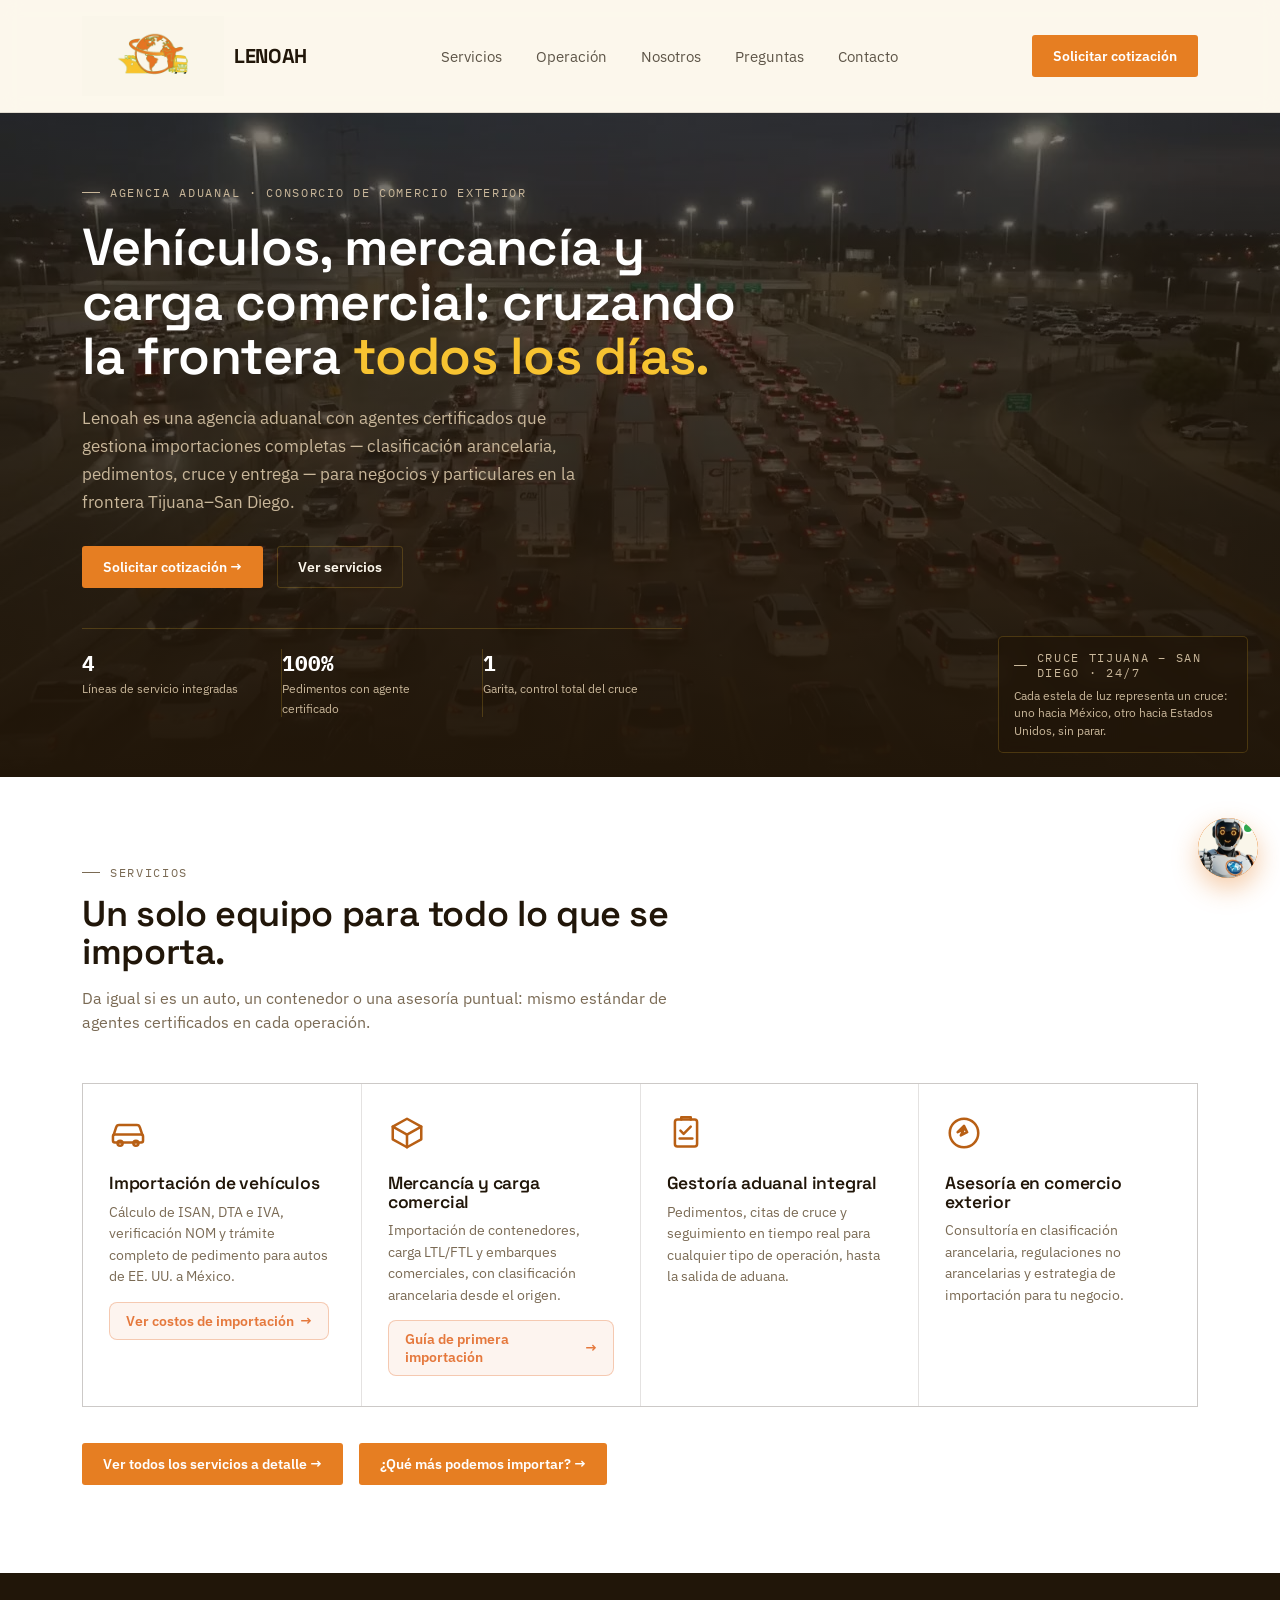
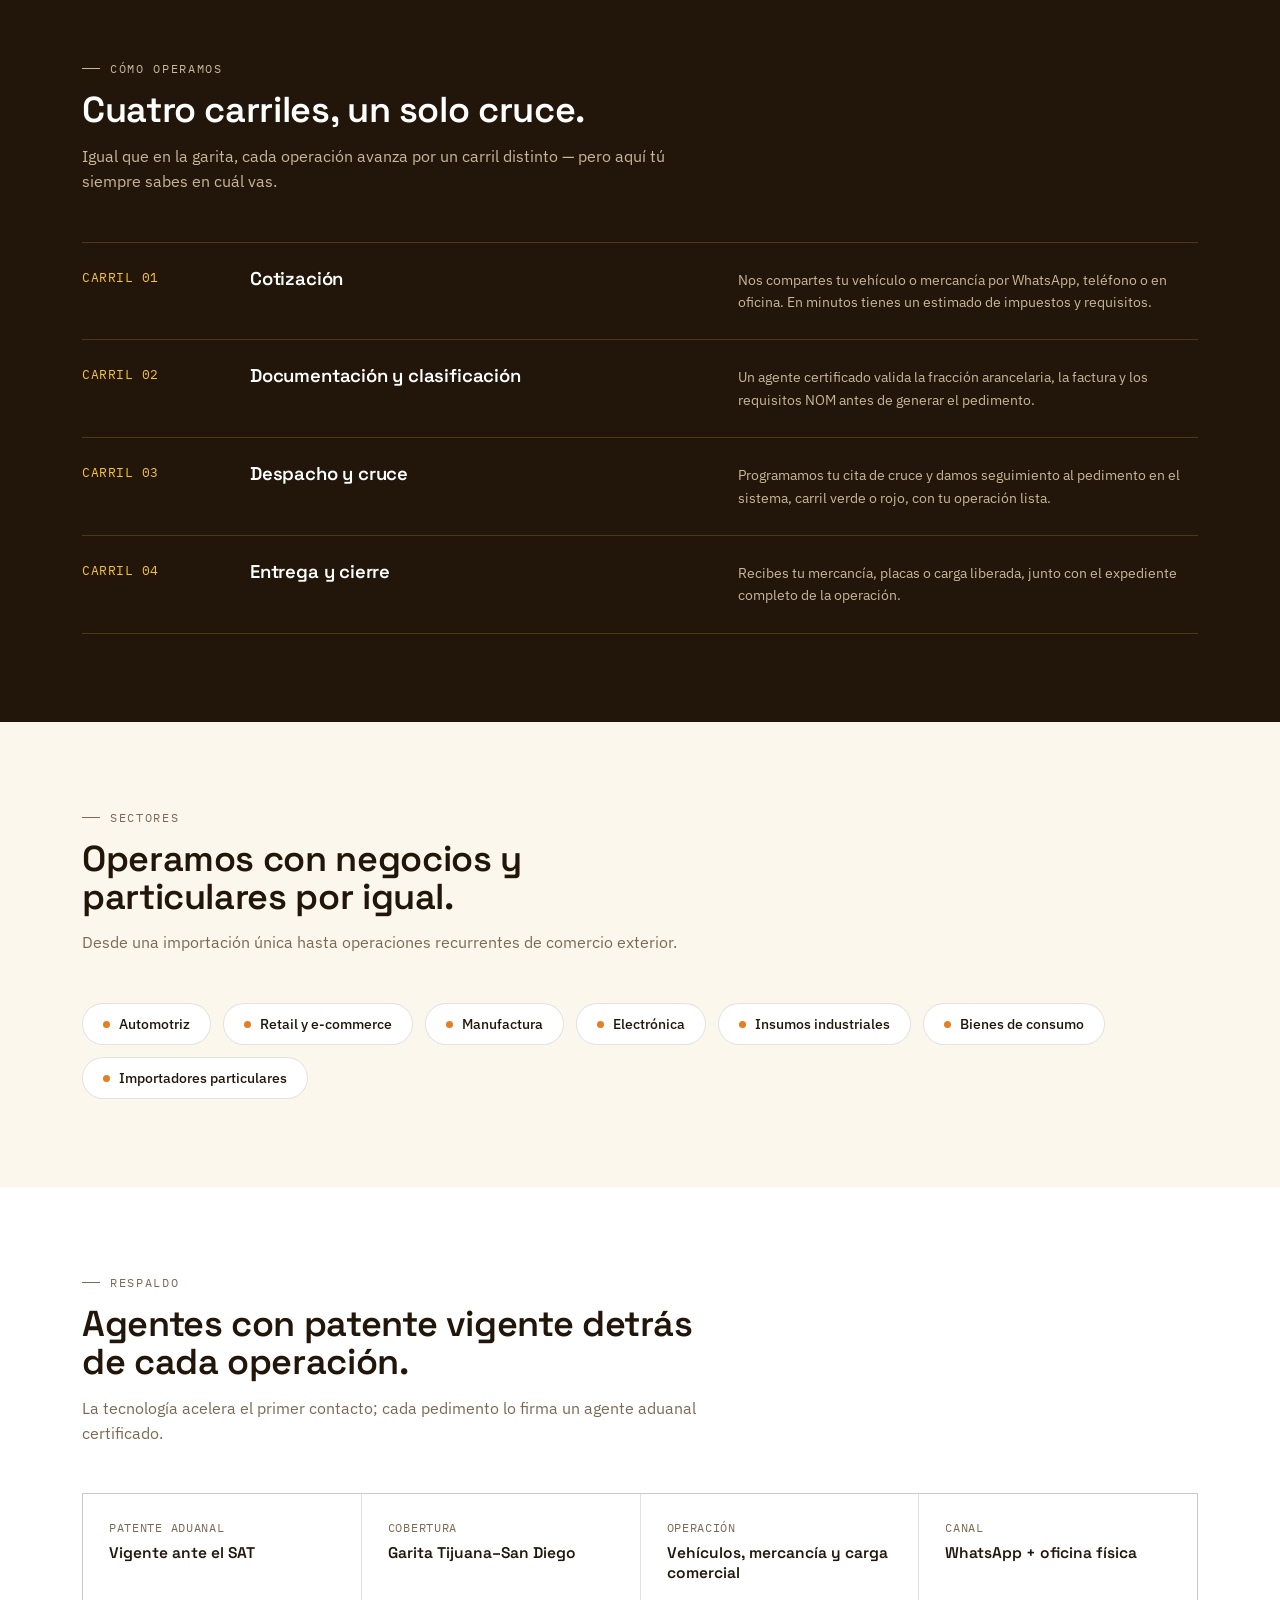
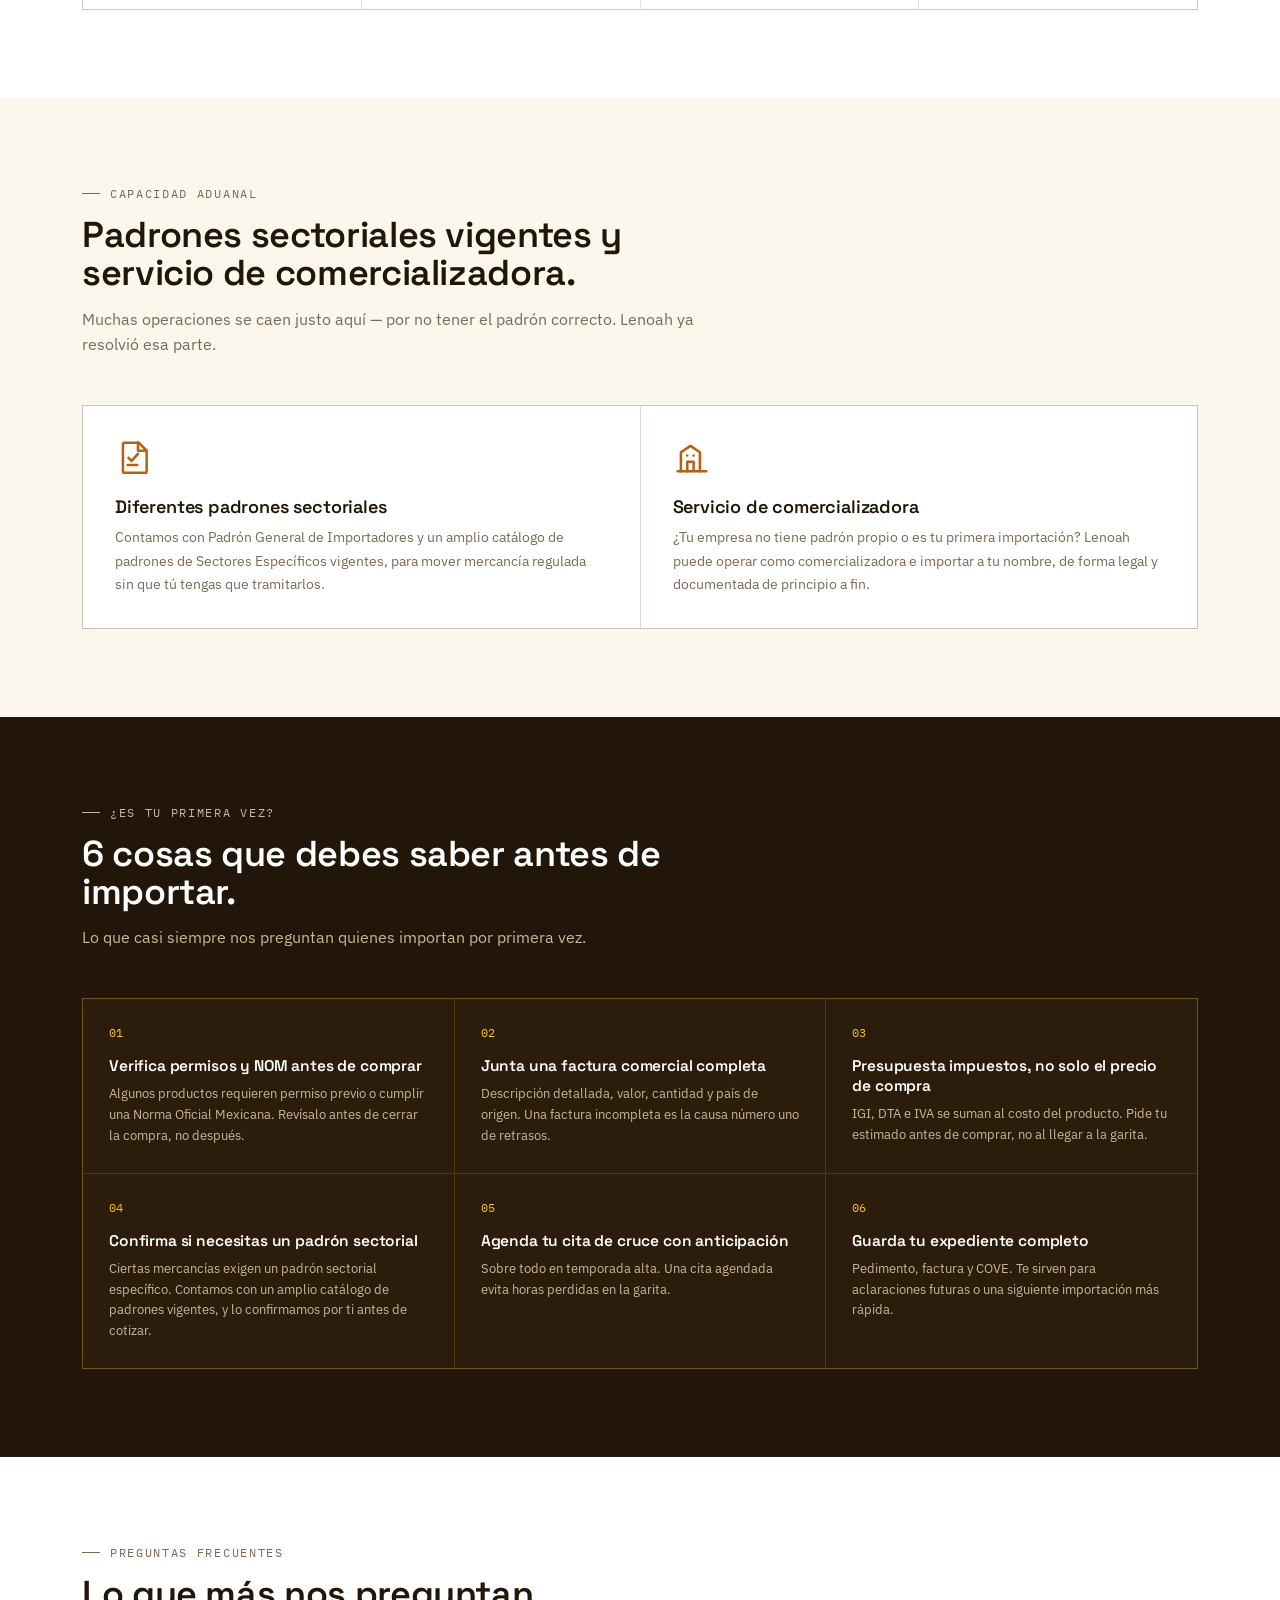
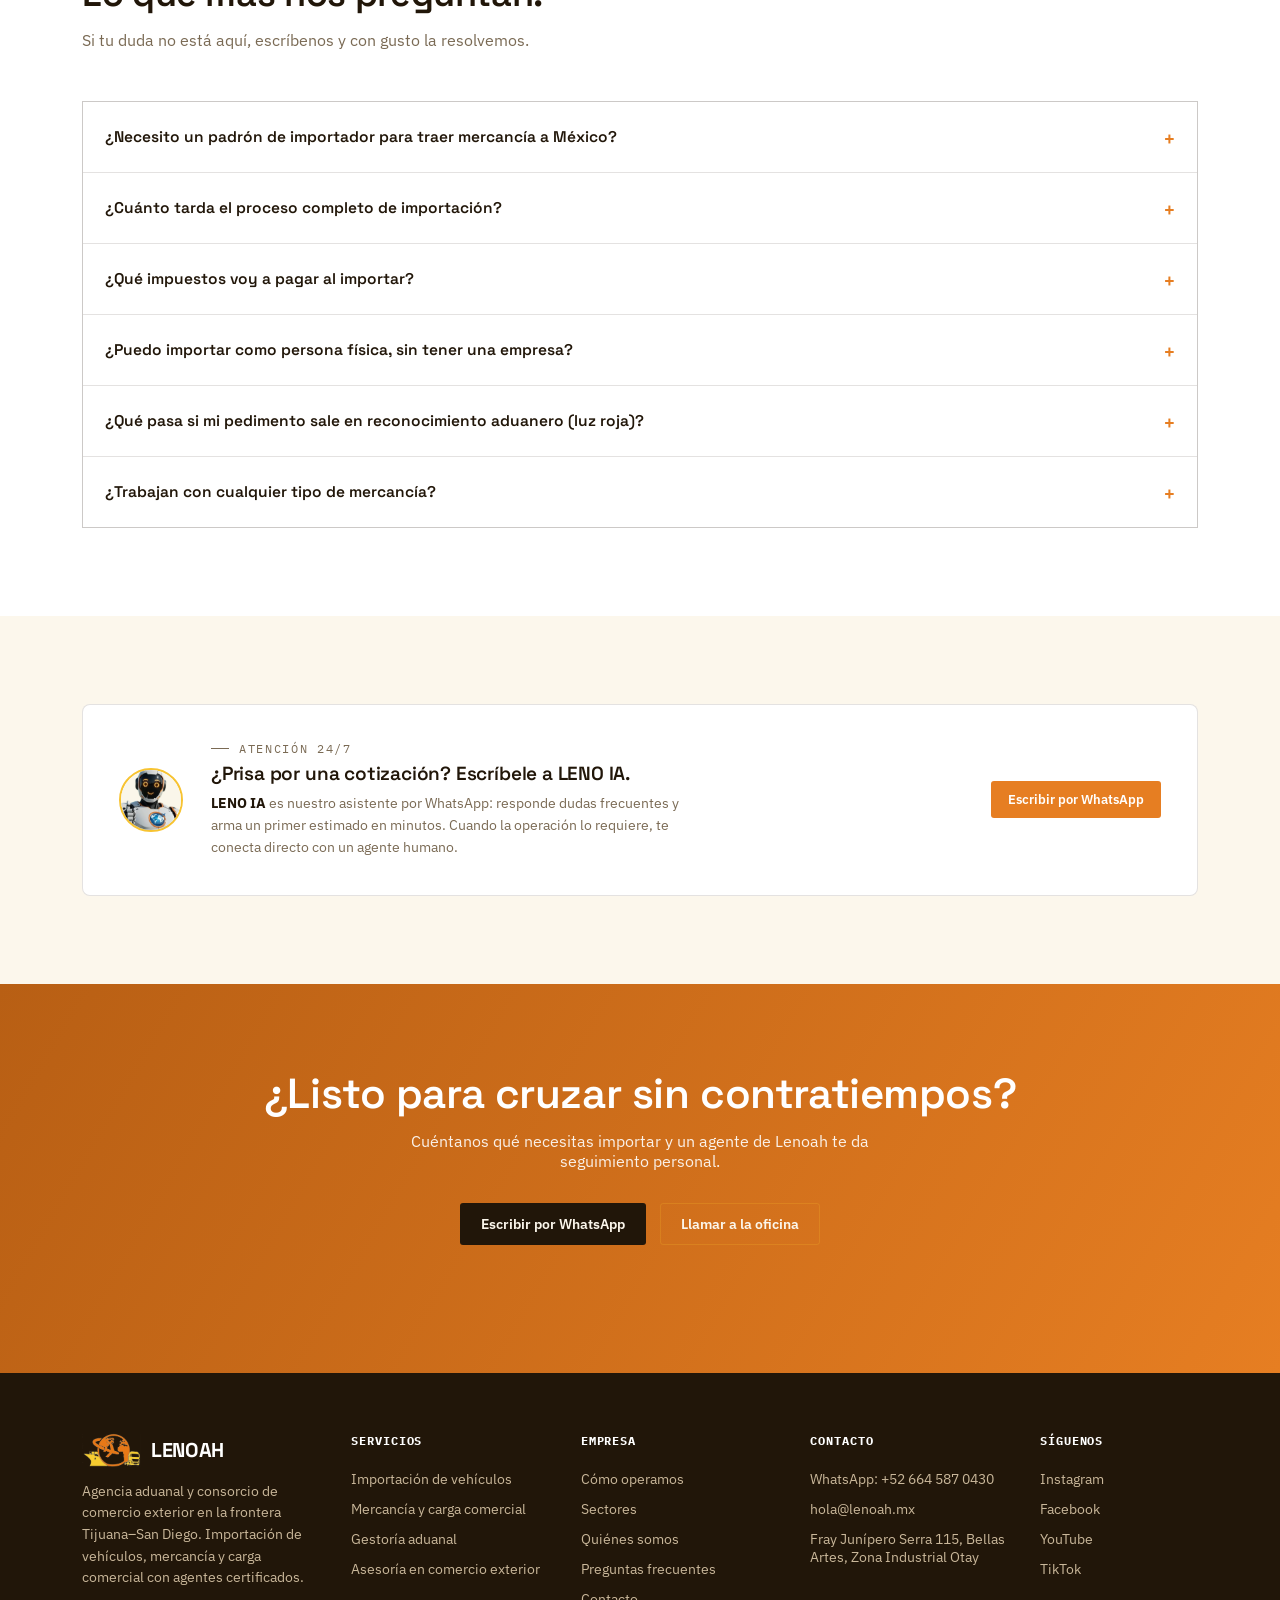
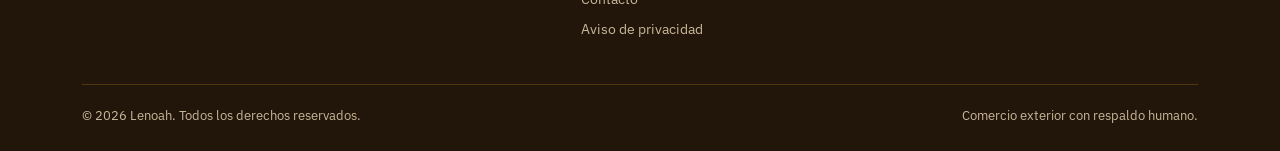
==== commit d559cf20: "Update index.html" ====
--- a/index.html
+++ b/index.html
@@ -86,7 +86,7 @@
     margin-top: 36px;
   }
   .logo video {
-    height: 40px;
+    height: 80px;
     width: auto;
     object-fit: contain;
     vertical-align: middle;
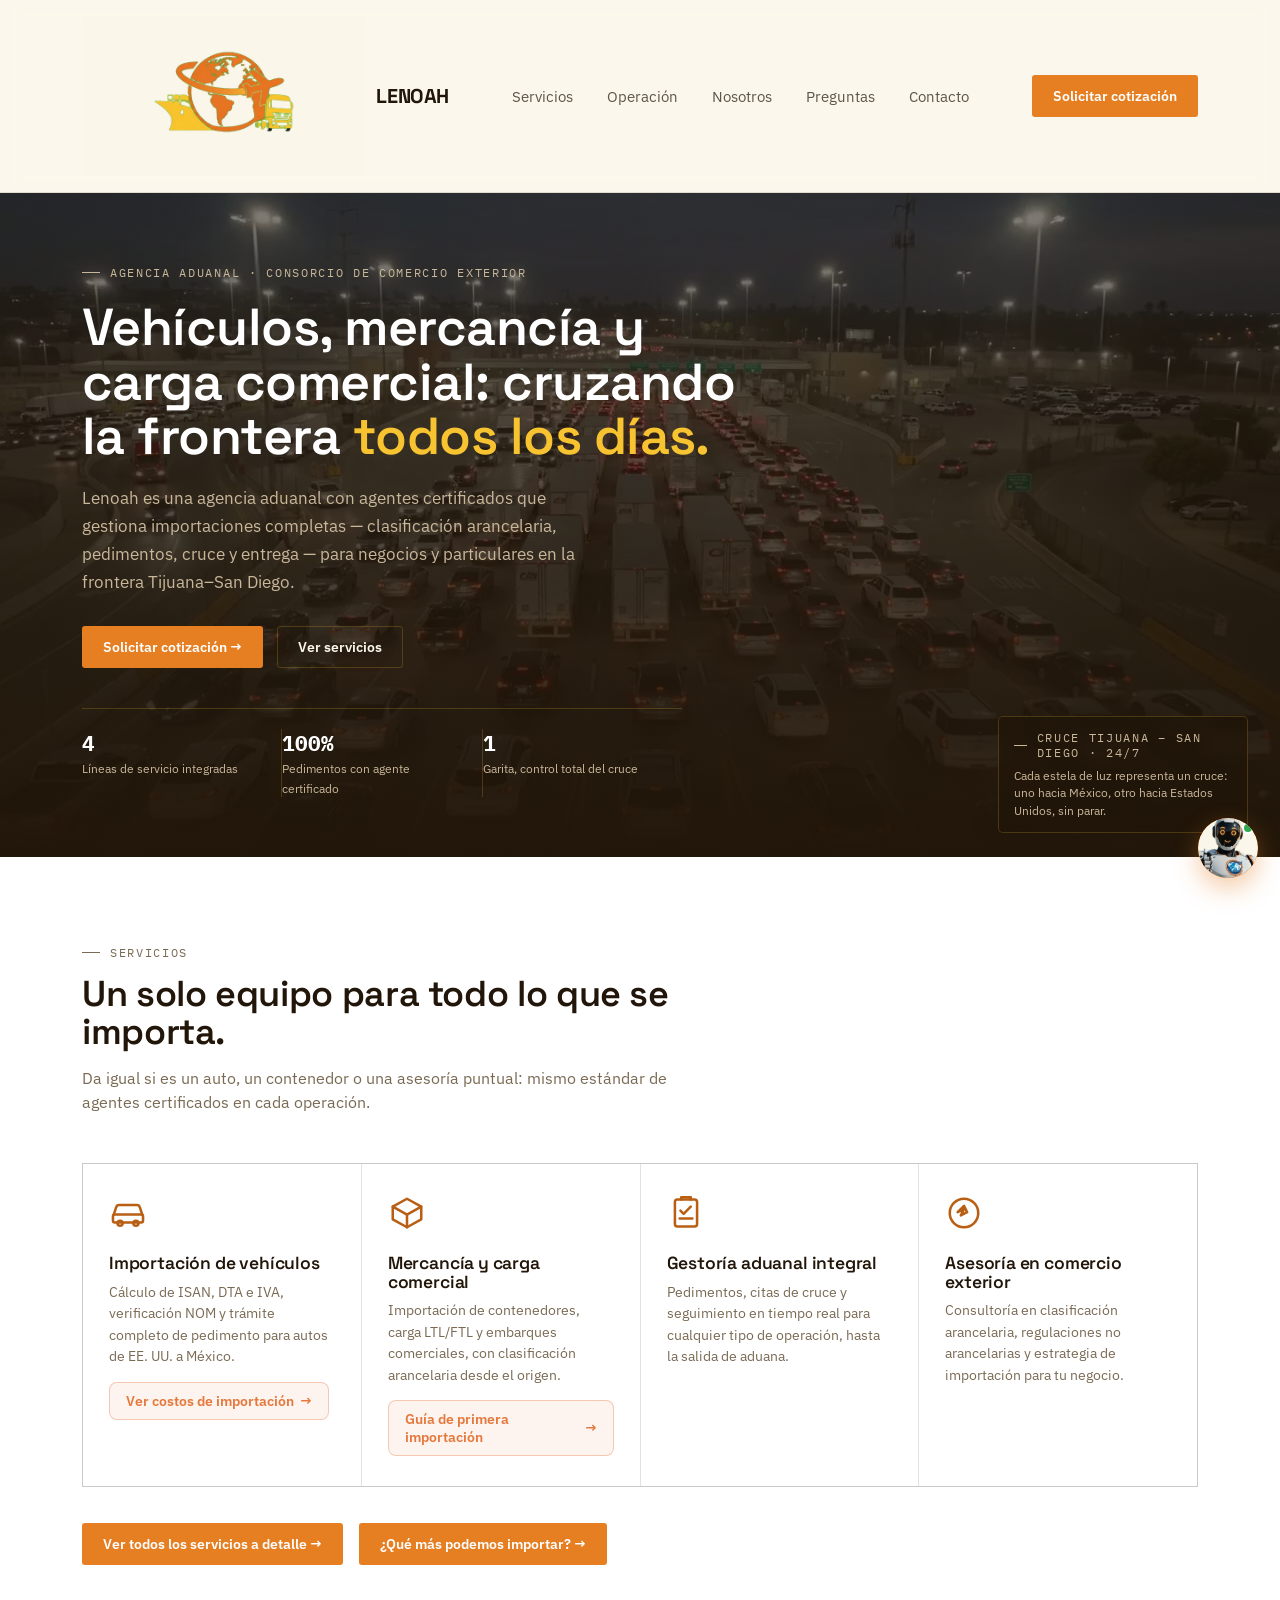
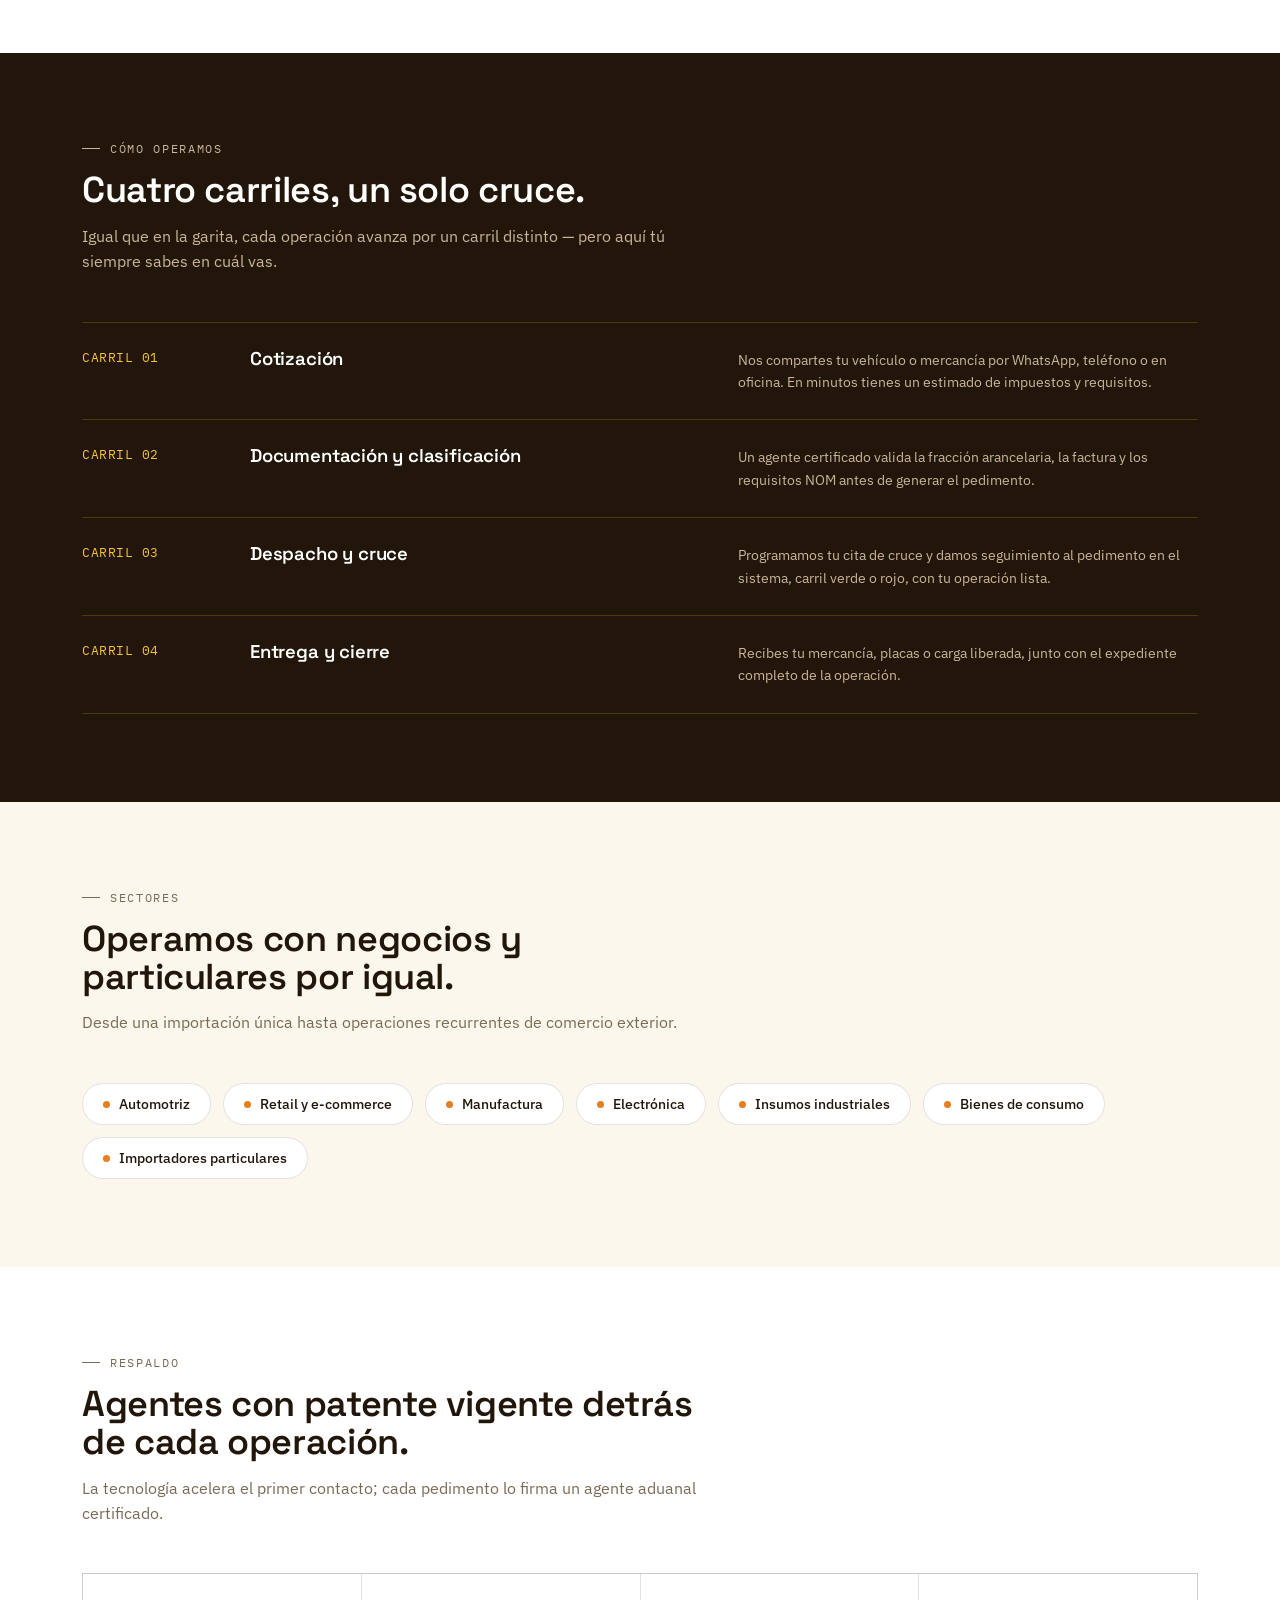
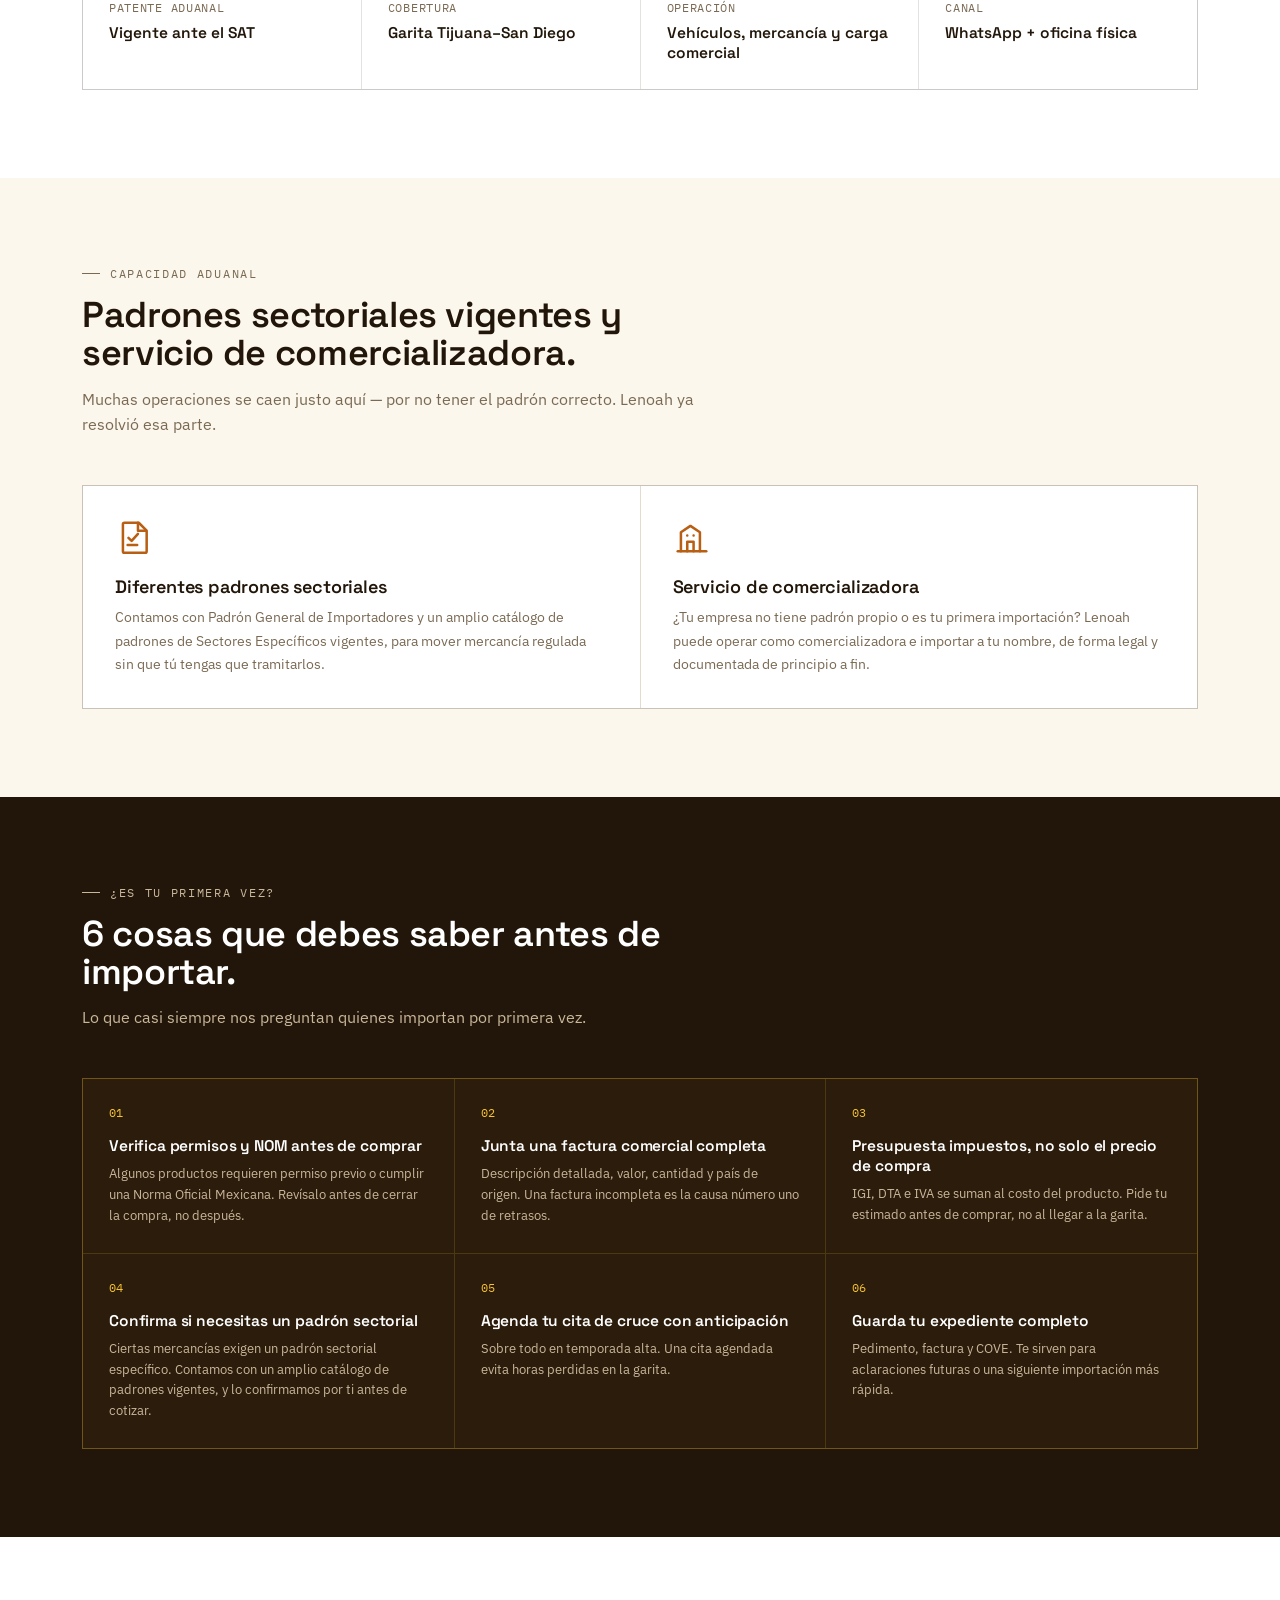
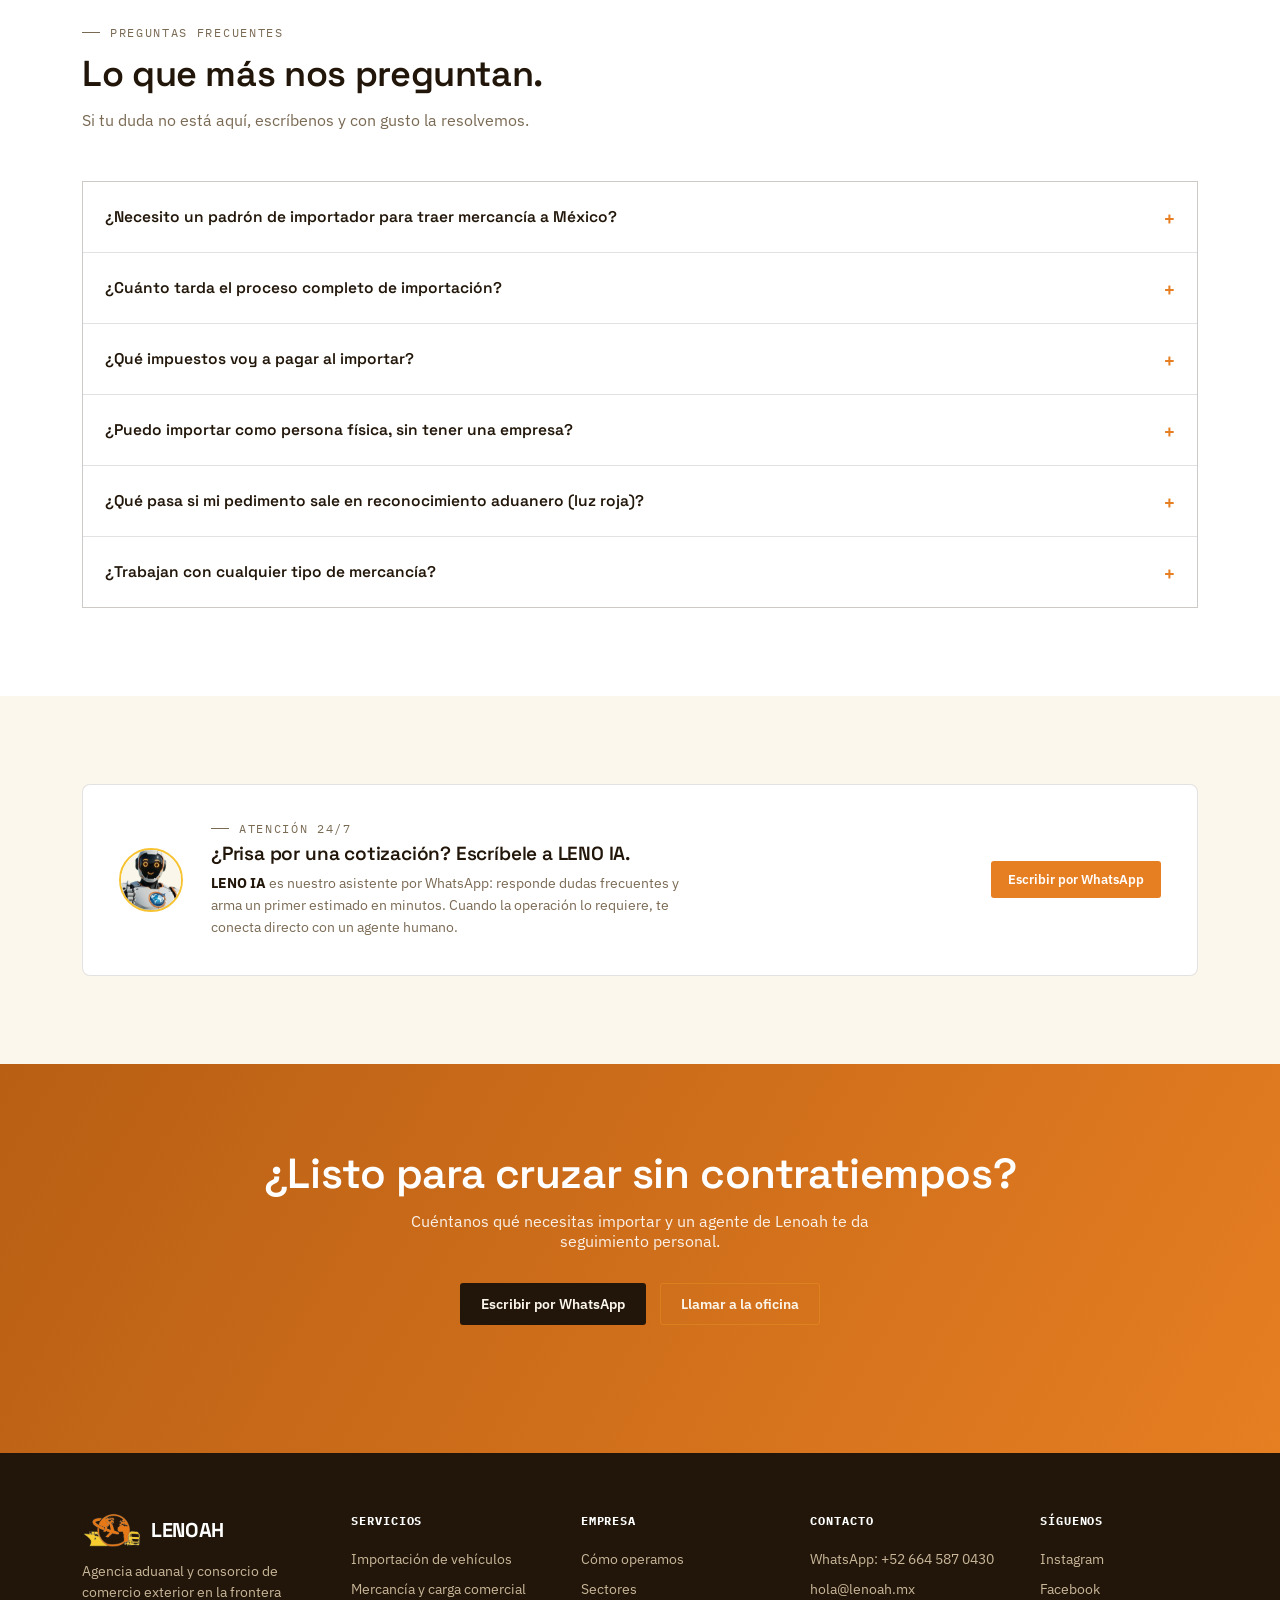
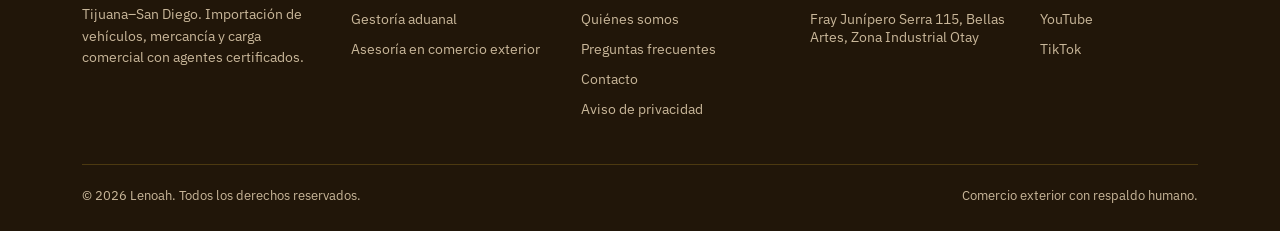
==== commit d121ea0a: "Update index.html" ====
--- a/index.html
+++ b/index.html
@@ -86,7 +86,7 @@
     margin-top: 36px;
   }
   .logo video {
-    height: 80px;
+    height: 160px;
     width: auto;
     object-fit: contain;
     vertical-align: middle;
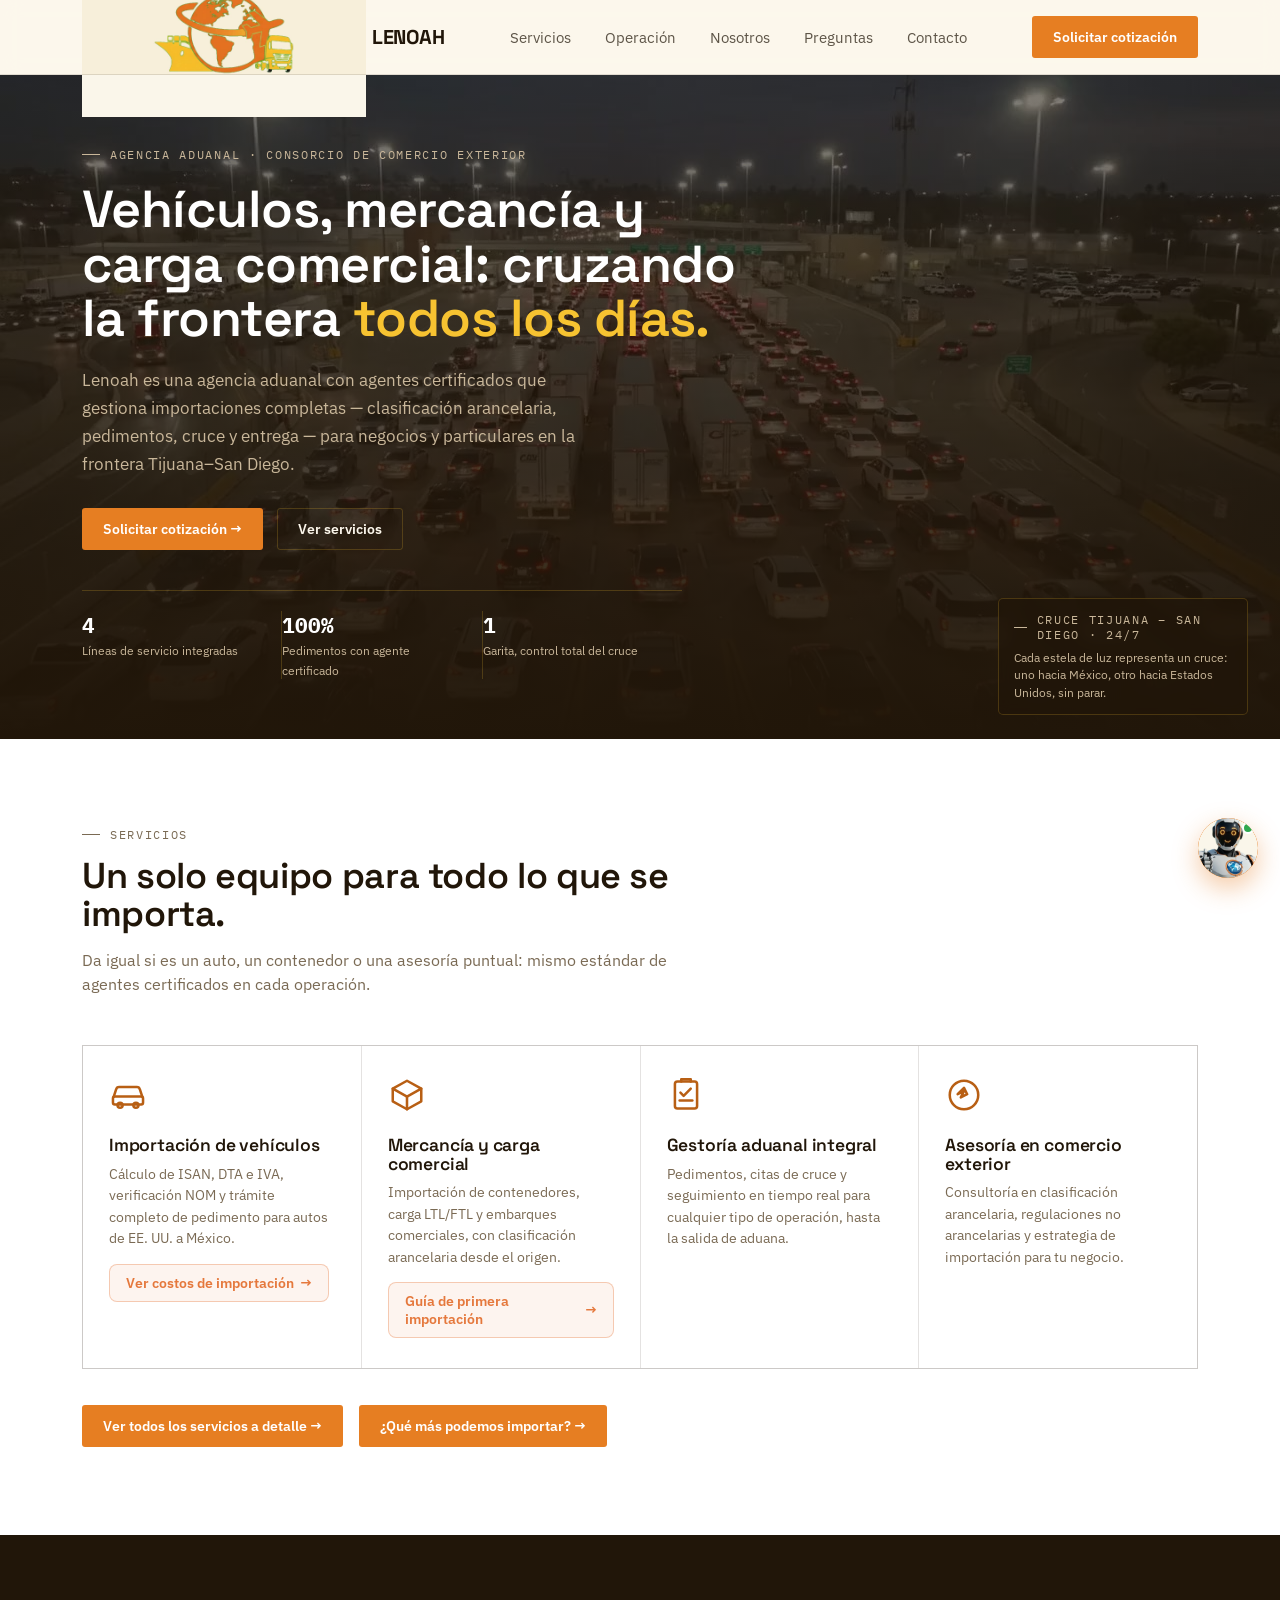
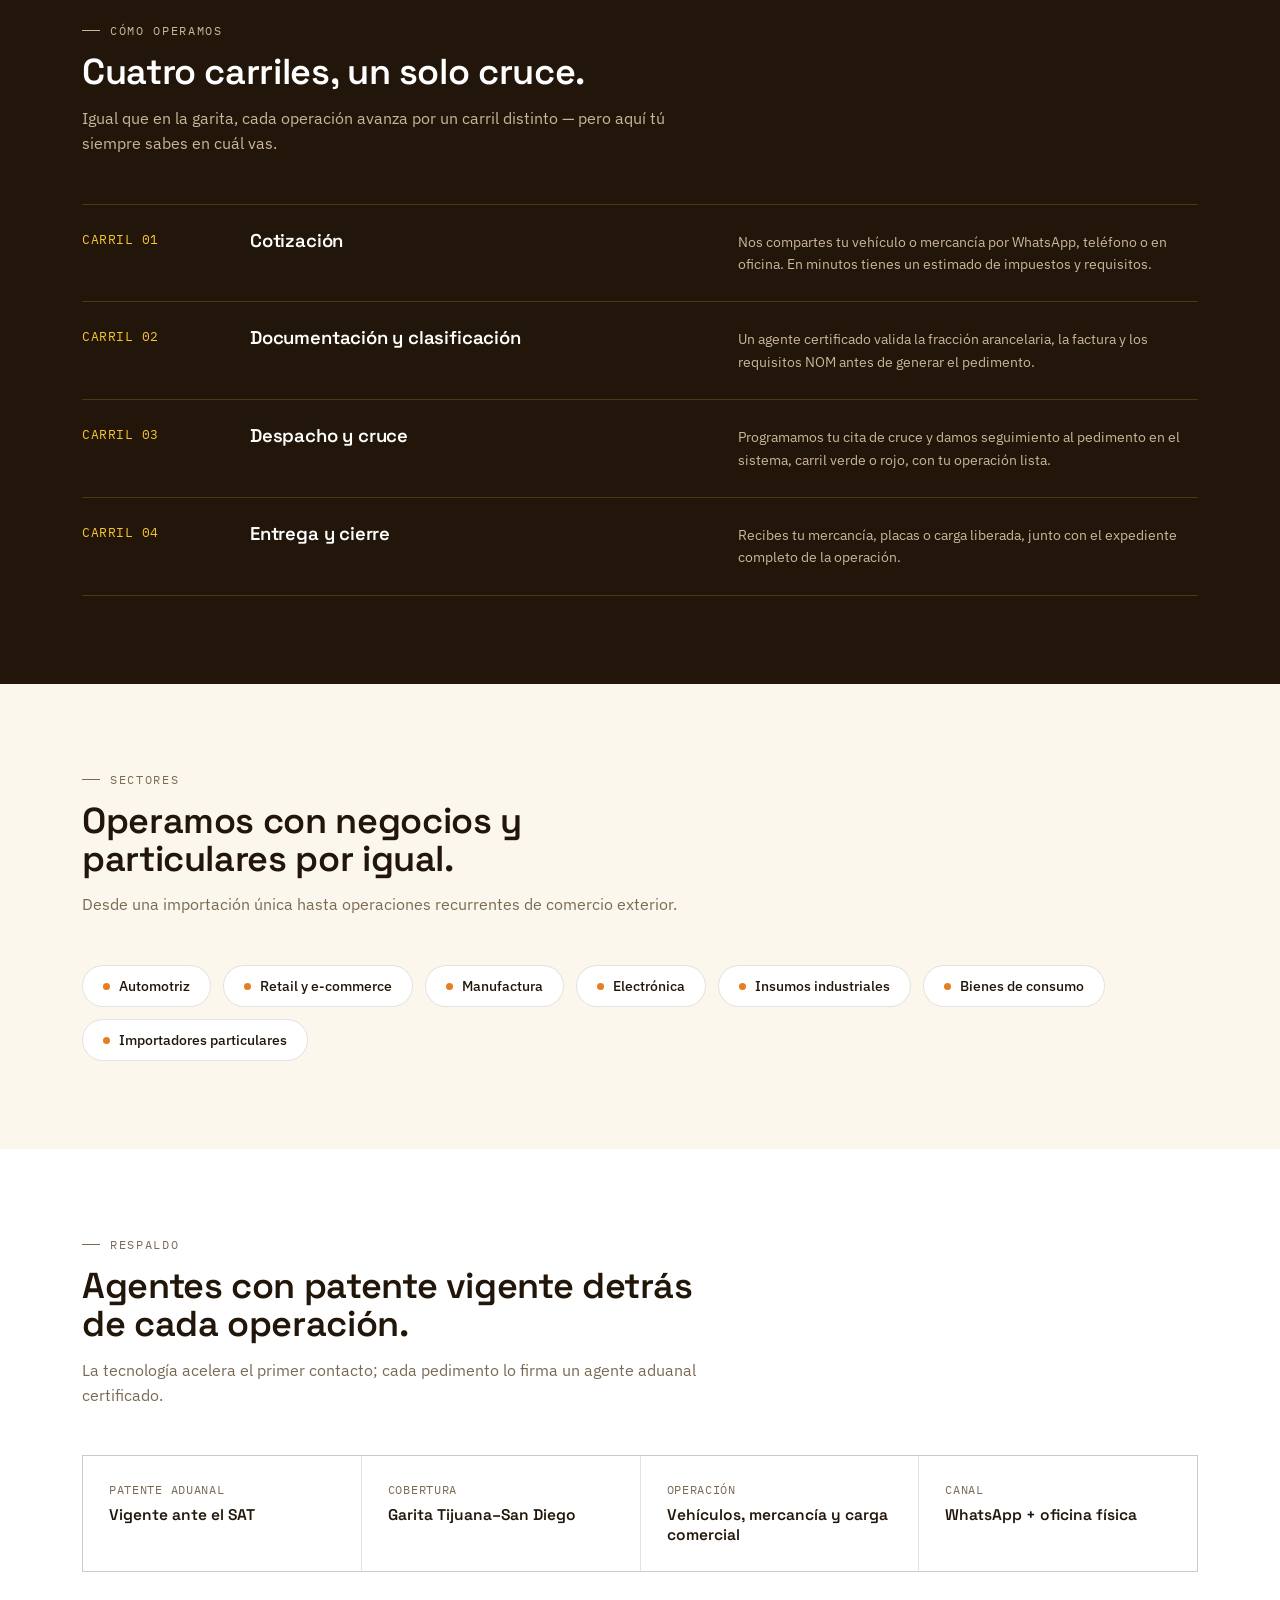
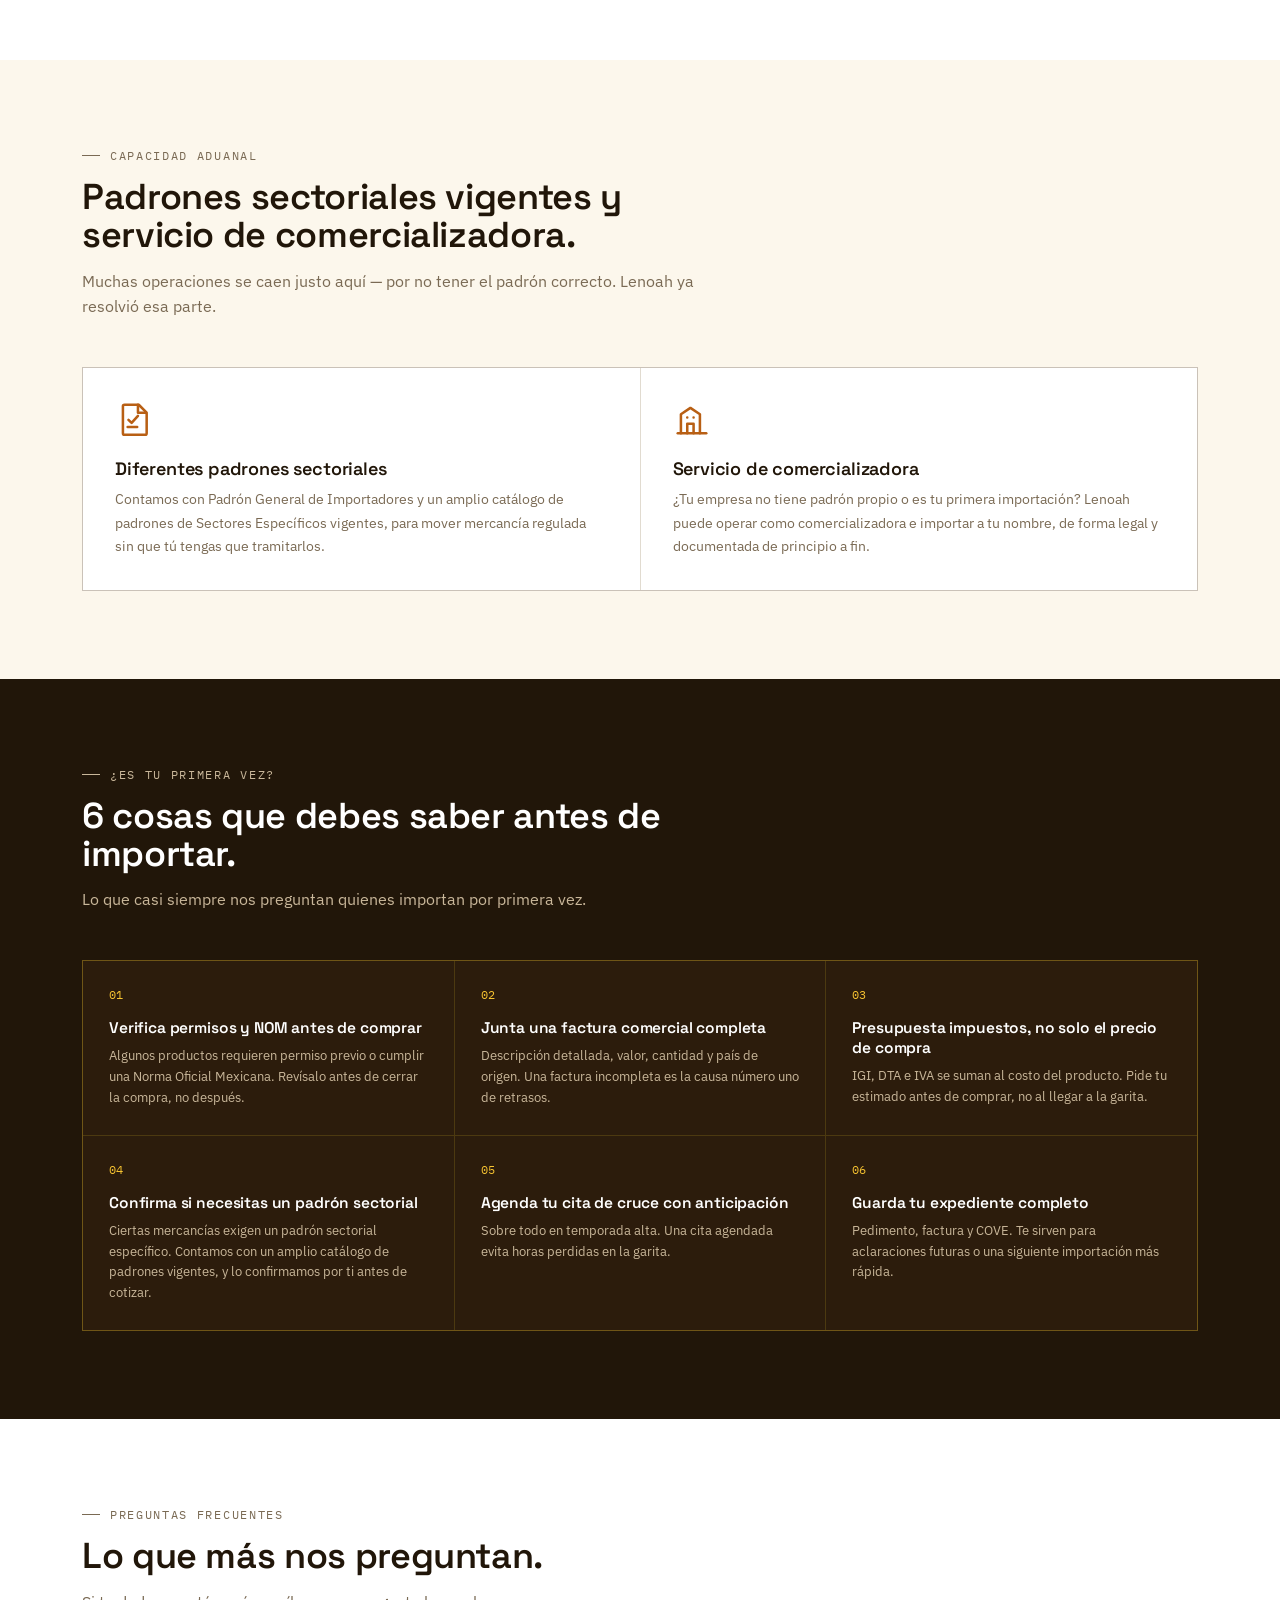
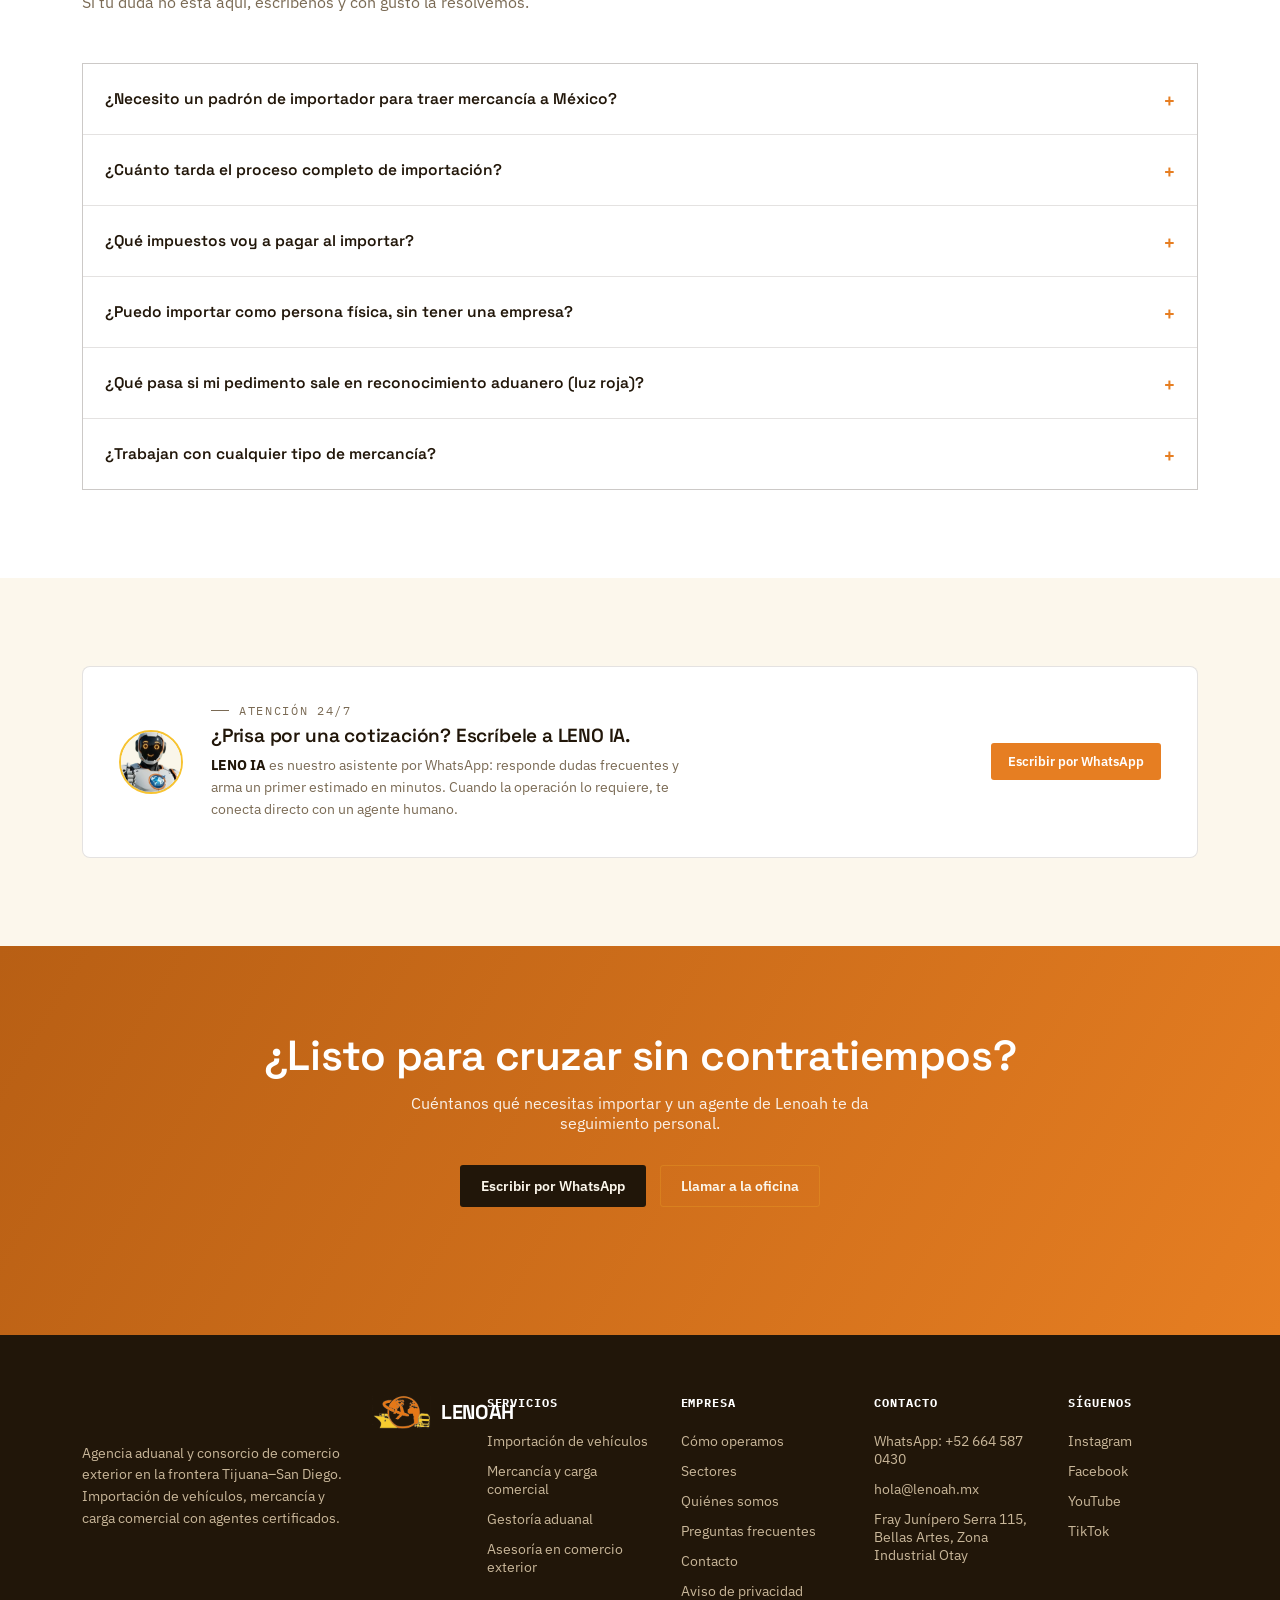
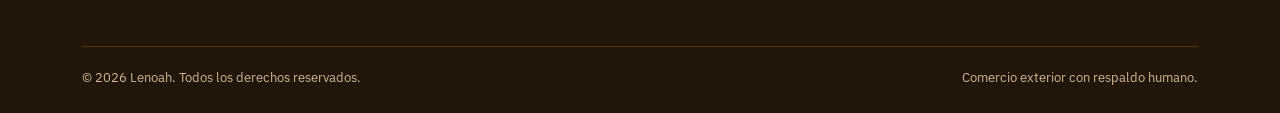
==== commit 0d1fcbde: "Update index.html" ====
--- a/index.html
+++ b/index.html
@@ -85,11 +85,22 @@
     gap: 16px;
     margin-top: 36px;
   }
+  .logo {
+    position: relative;
+    display: inline-flex;
+    align-items: center;
+    padding-left: 290px;
+  }
   .logo video {
+    position: absolute;
+    left: 0;
+    top: 50%;
+    transform: translateY(-50%);
     height: 160px;
     width: auto;
     object-fit: contain;
-    vertical-align: middle;
+    pointer-events: none;
+    mix-blend-mode: multiply;
   }
   .asistente-avatar video {
     width: 100%;
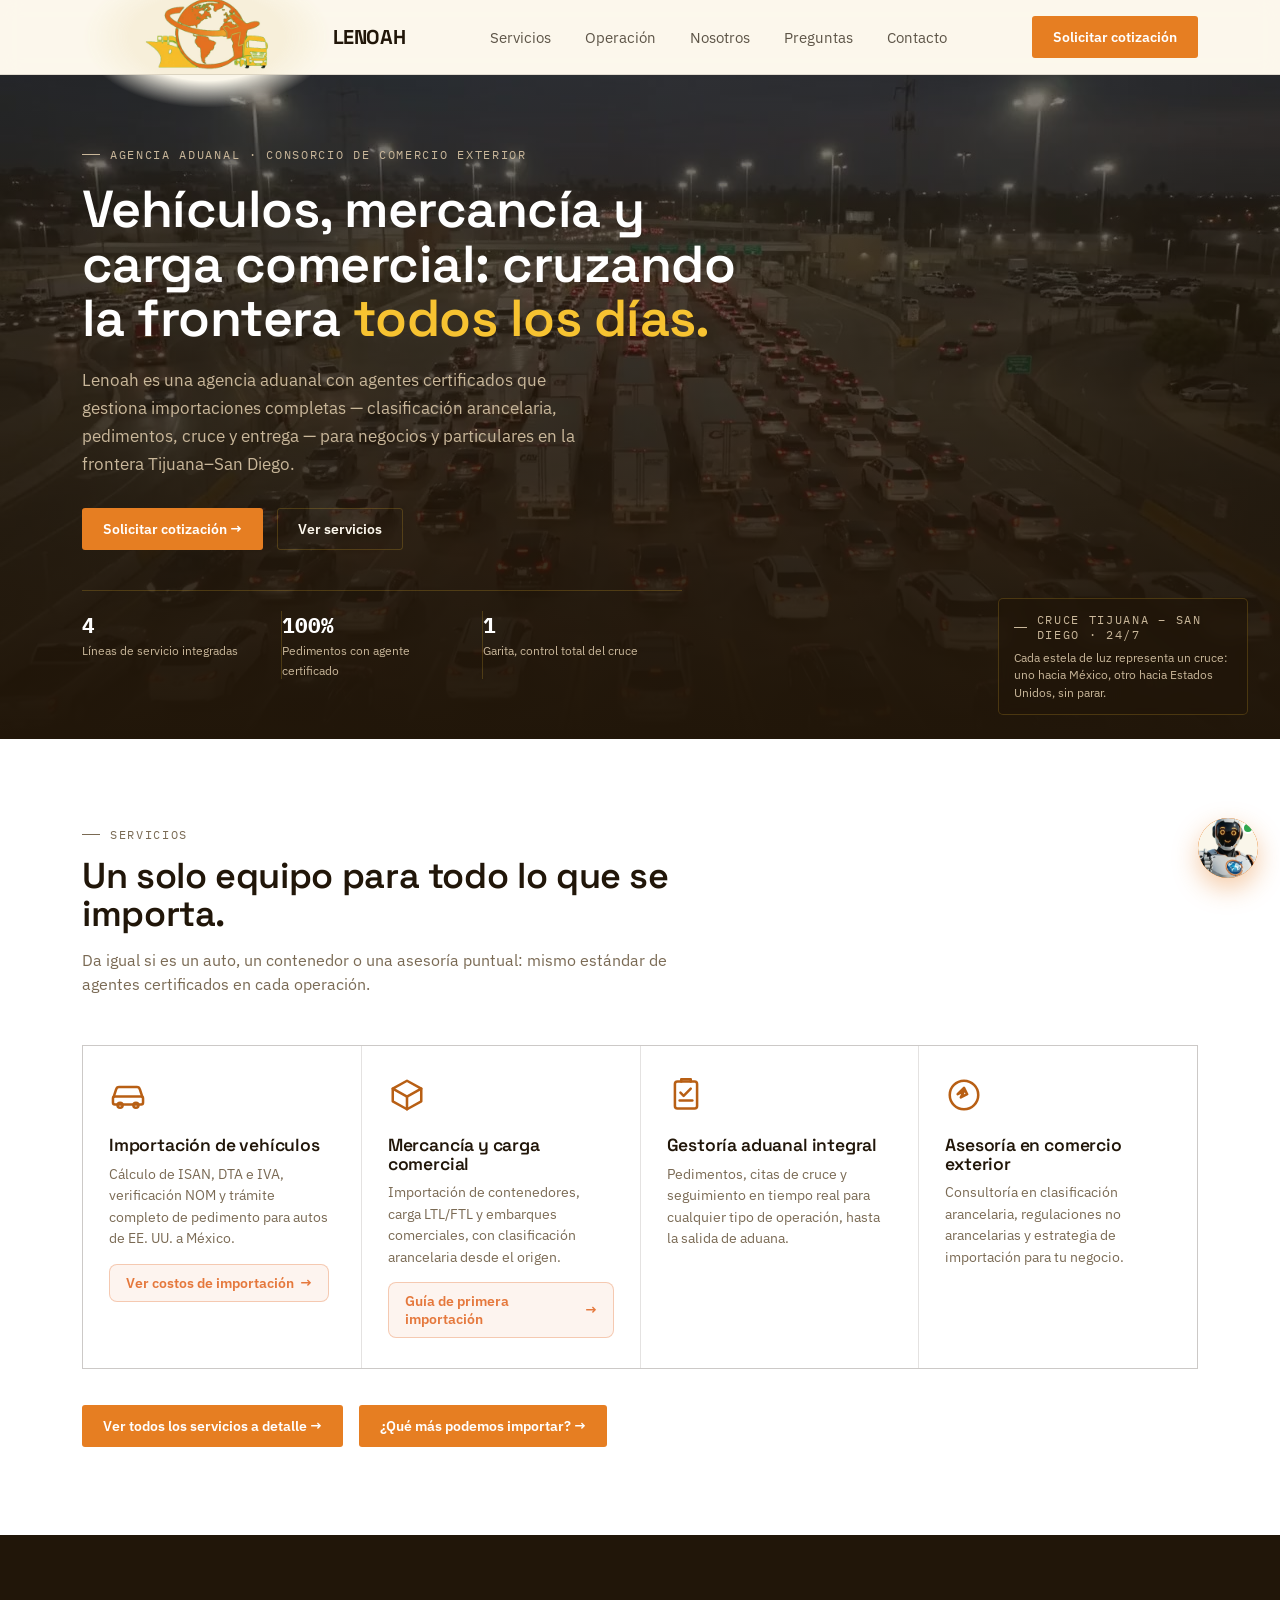
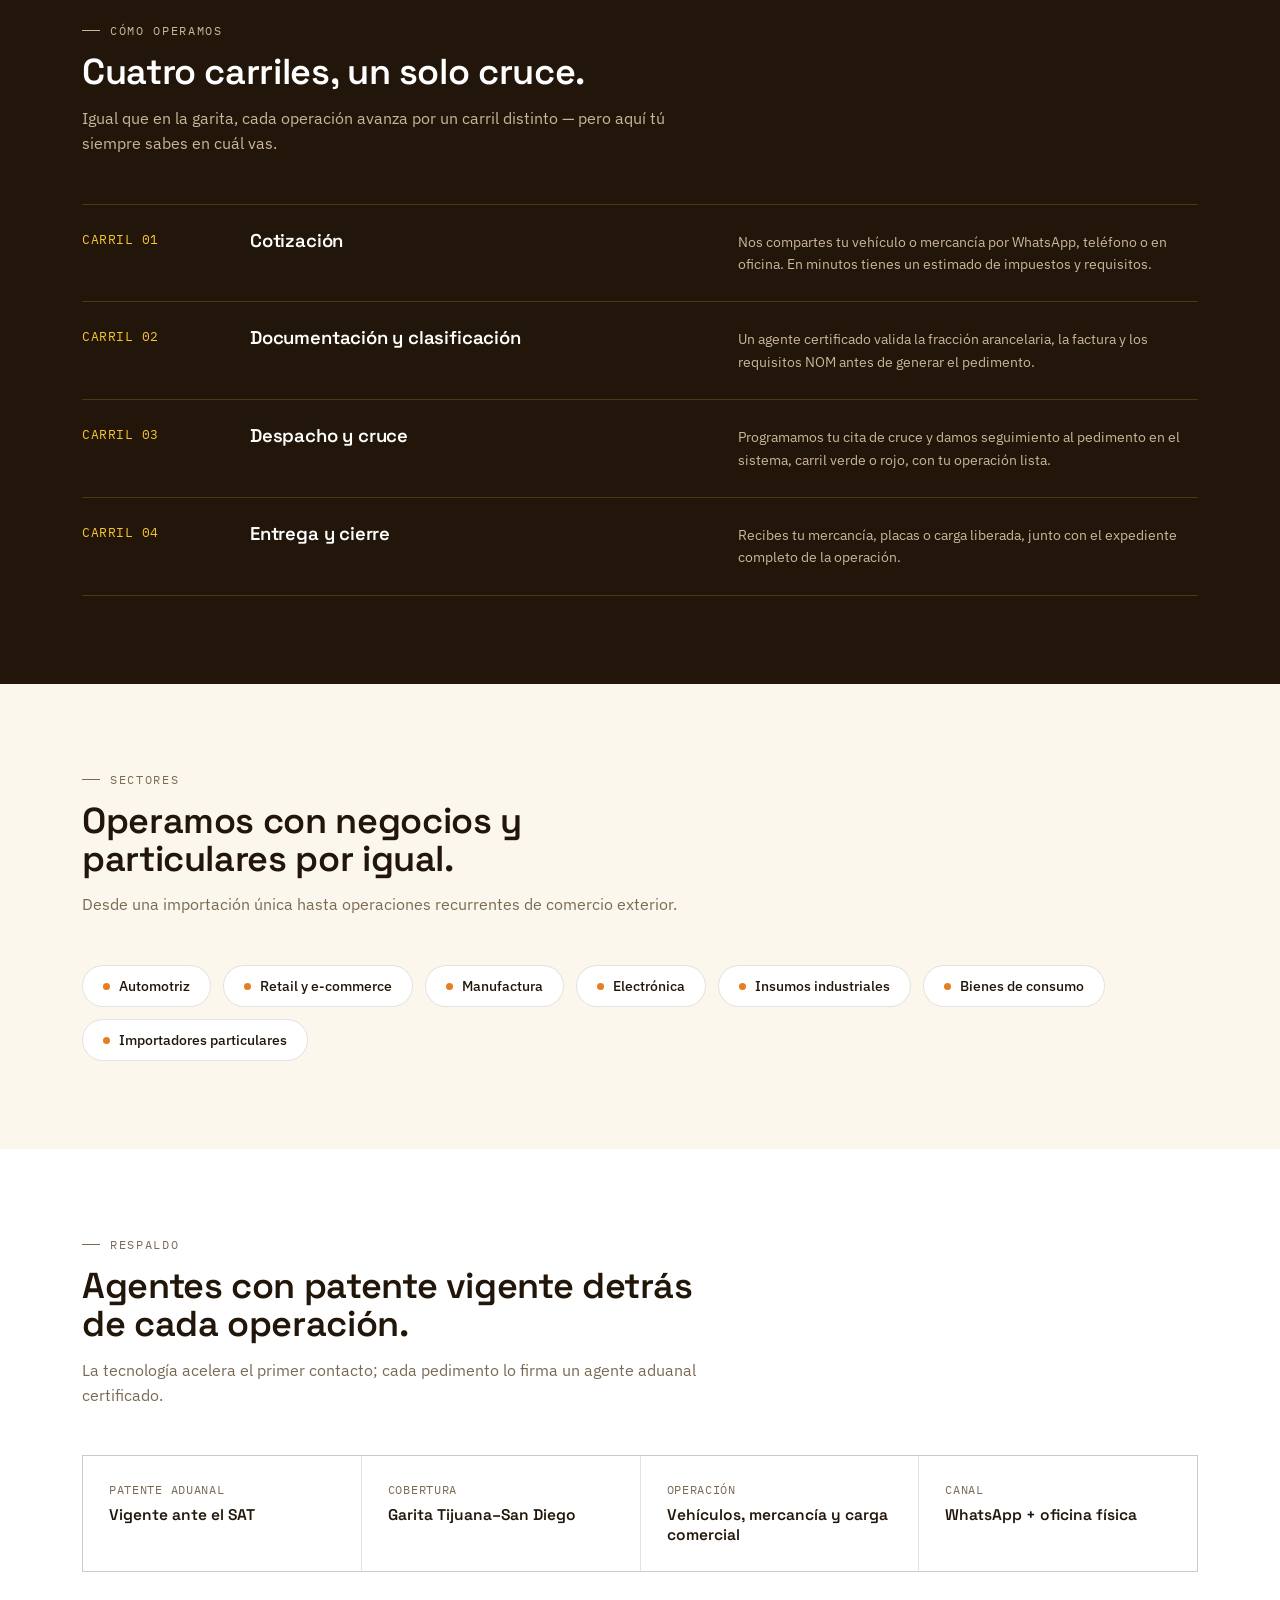
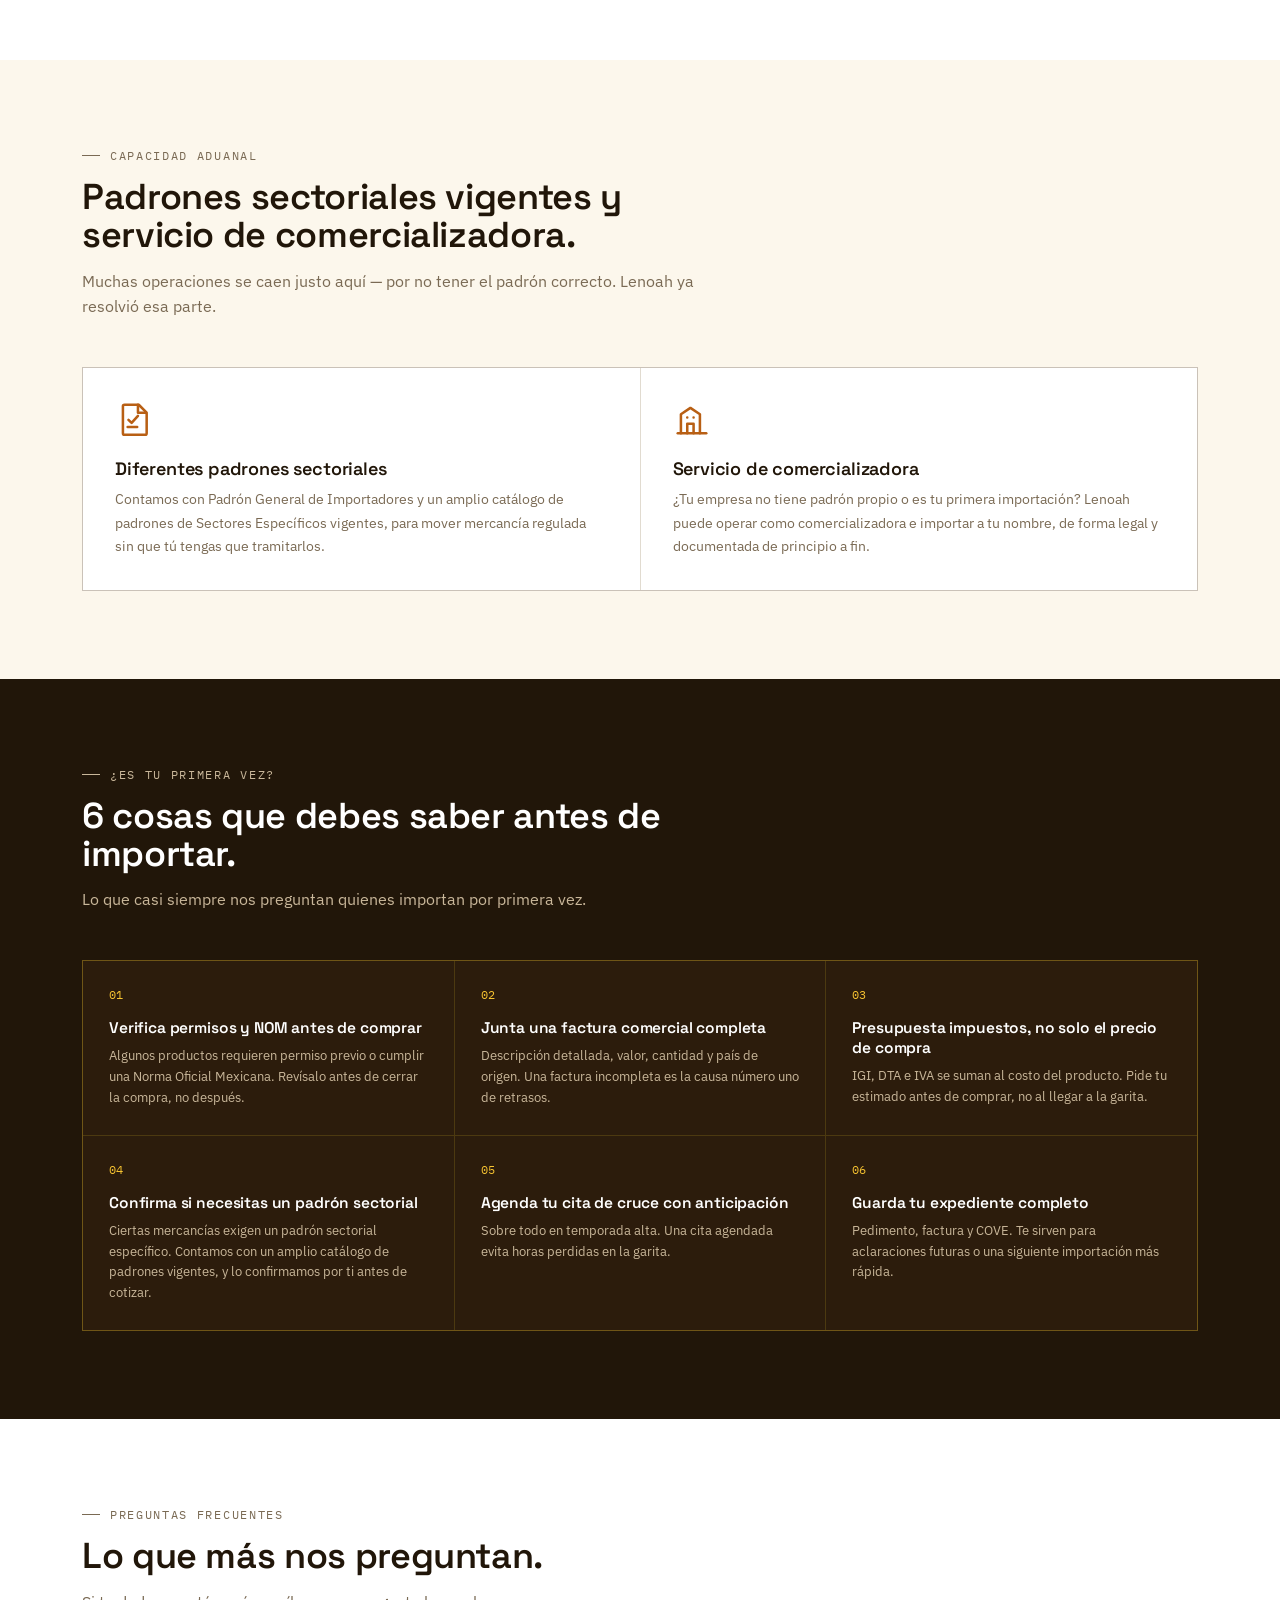
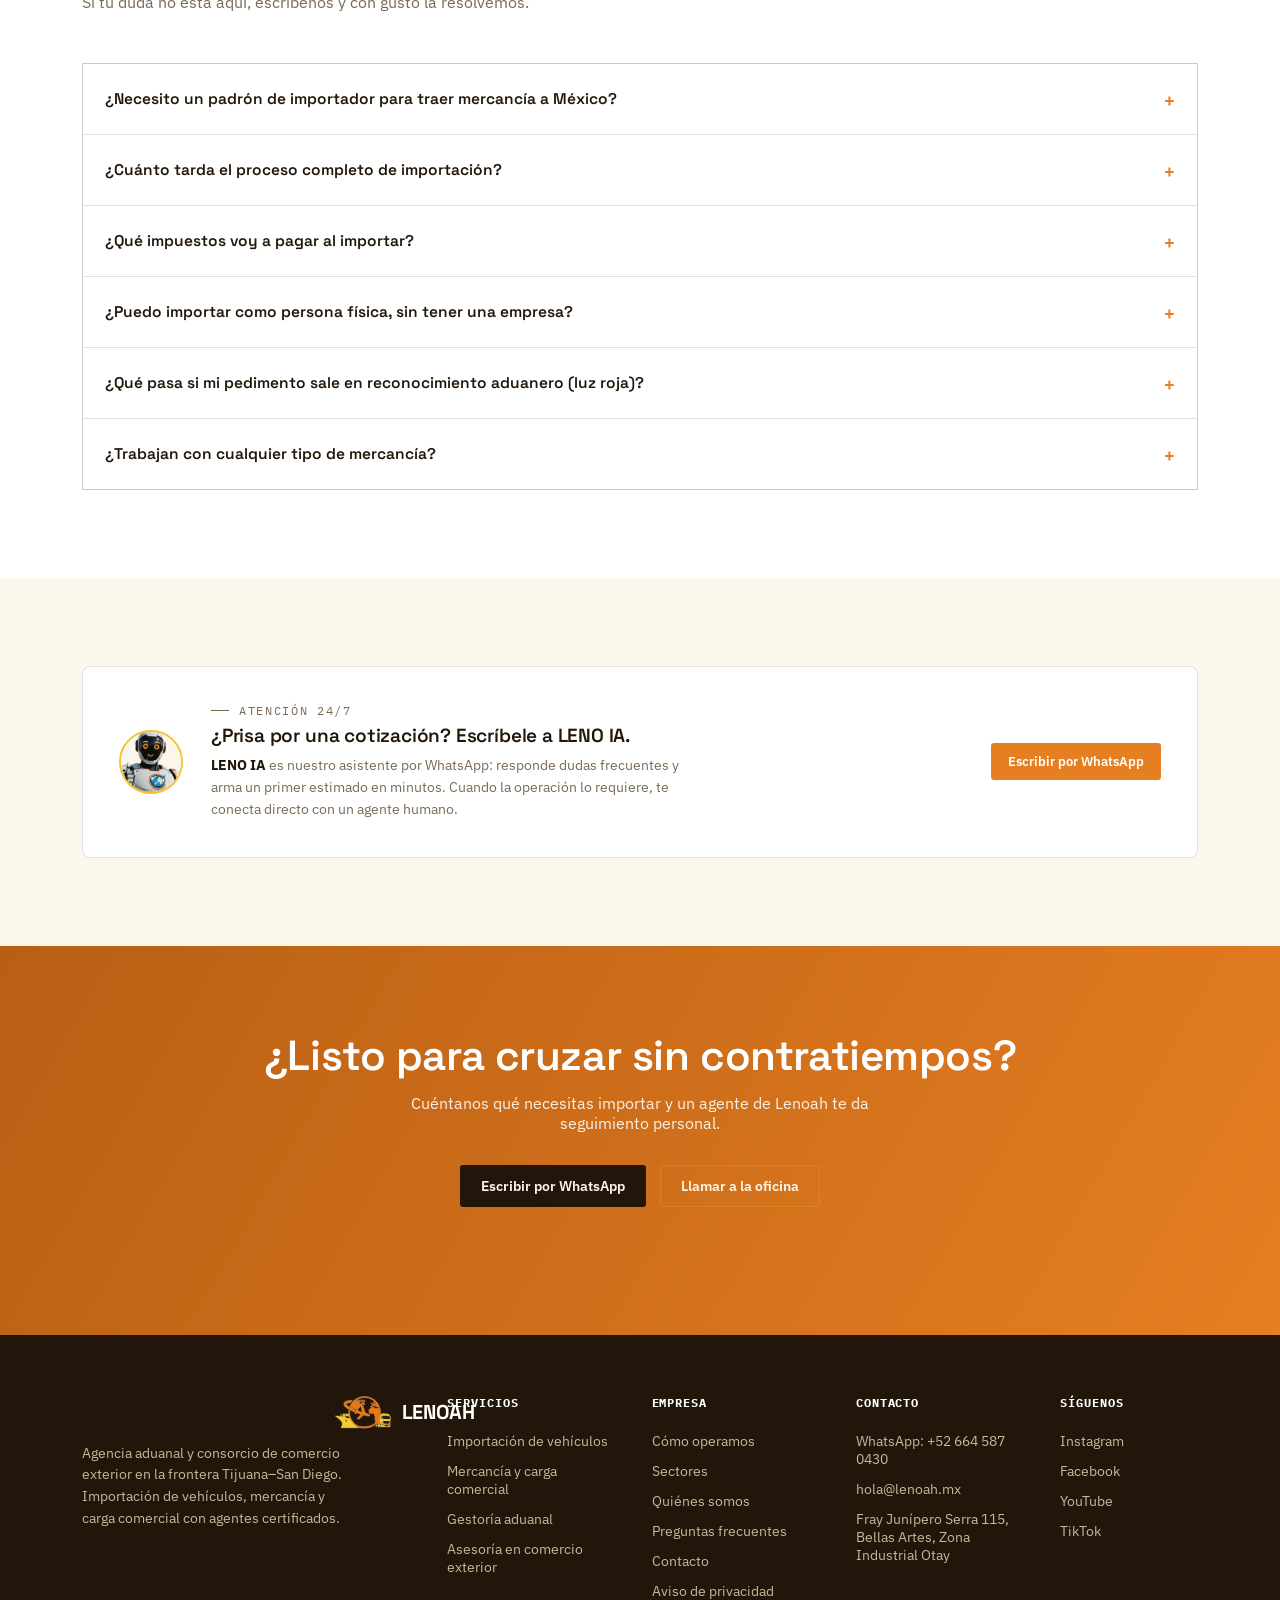
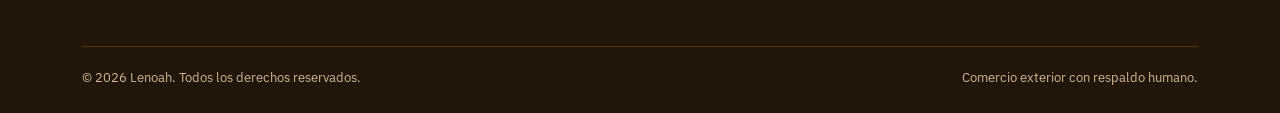
==== commit 64f0ff90: "Update index.html" ====
--- a/index.html
+++ b/index.html
@@ -85,22 +85,27 @@
     gap: 16px;
     margin-top: 36px;
   }
+  :root {
+    --logo-h: clamp(48px, 11vw, 160px);
+  }
   .logo {
     position: relative;
     display: inline-flex;
     align-items: center;
-    padding-left: 290px;
+    padding-left: calc(var(--logo-h) * 1.78);
   }
   .logo video {
     position: absolute;
     left: 0;
     top: 50%;
     transform: translateY(-50%);
-    height: 160px;
+    height: var(--logo-h);
     width: auto;
     object-fit: contain;
     pointer-events: none;
     mix-blend-mode: multiply;
+    -webkit-mask-image: radial-gradient(closest-side, black 62%, transparent 100%);
+    mask-image: radial-gradient(closest-side, black 62%, transparent 100%);
   }
   .asistente-avatar video {
     width: 100%;
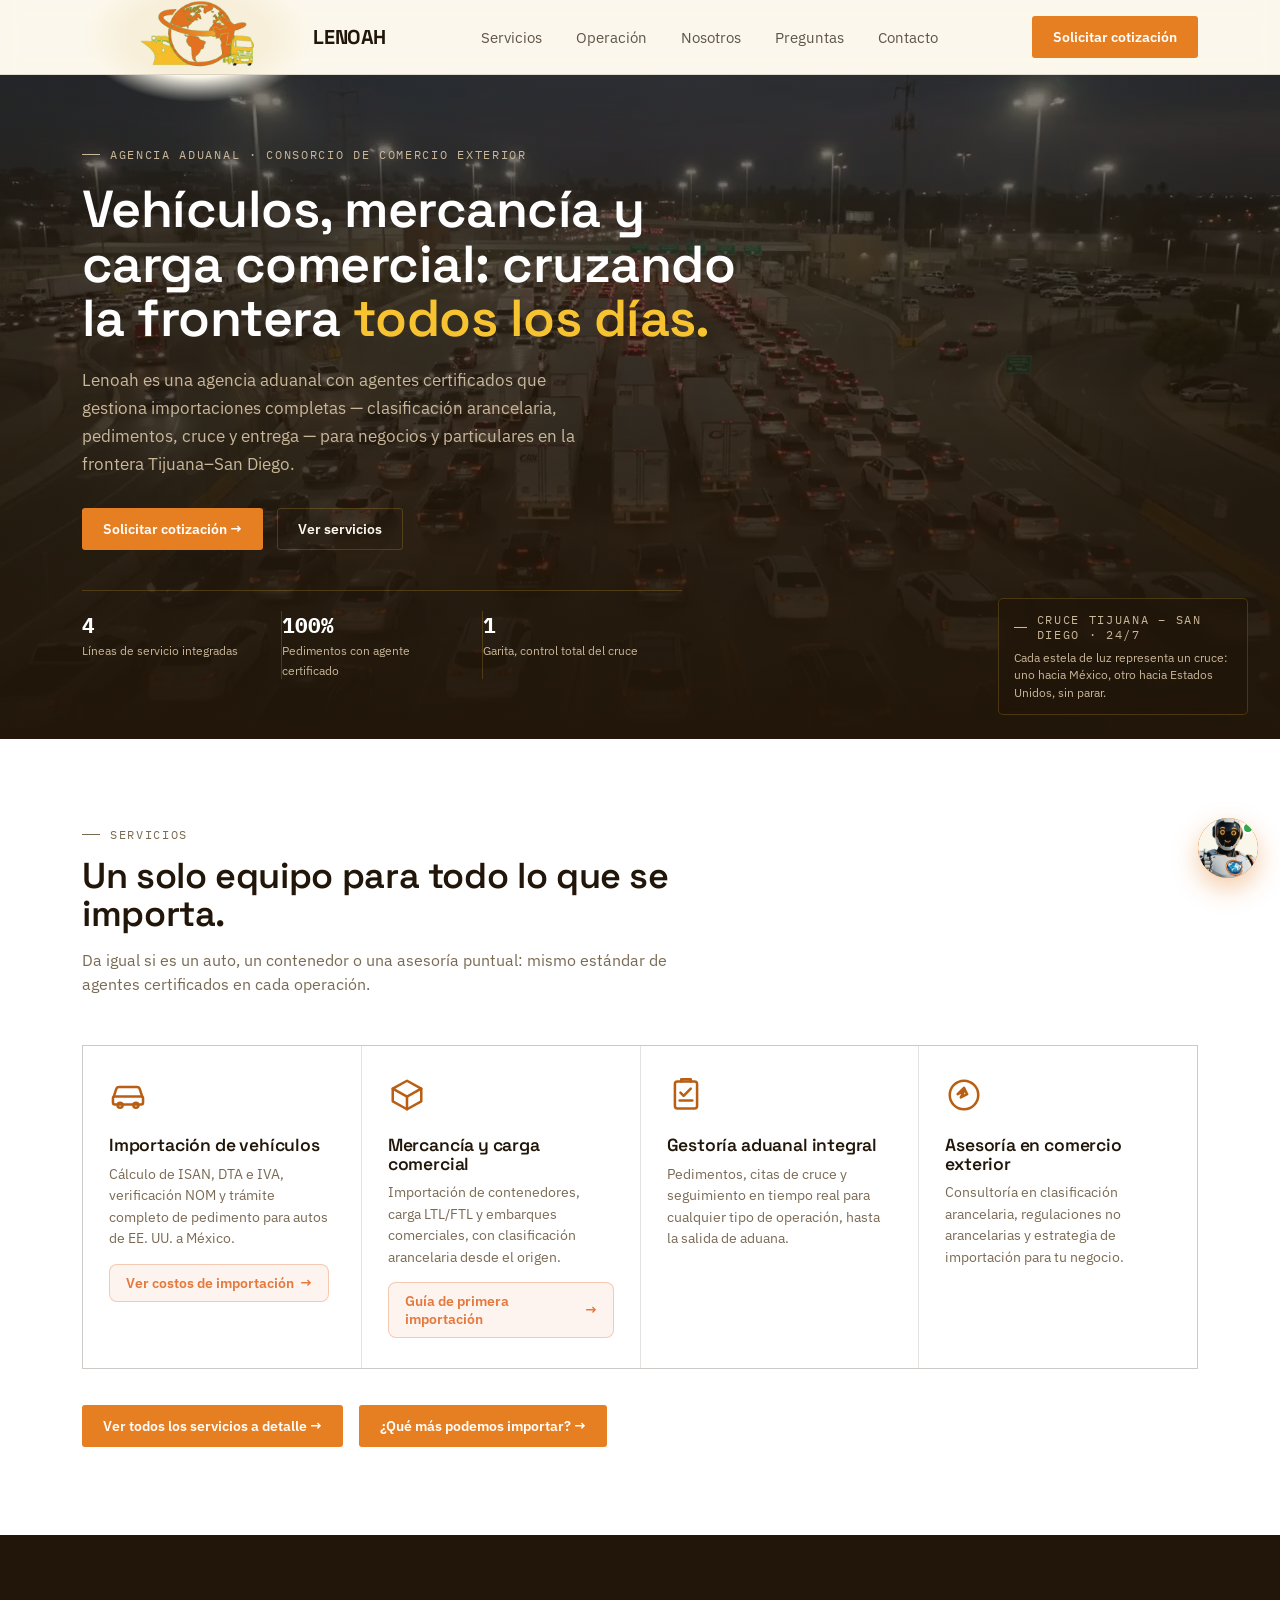
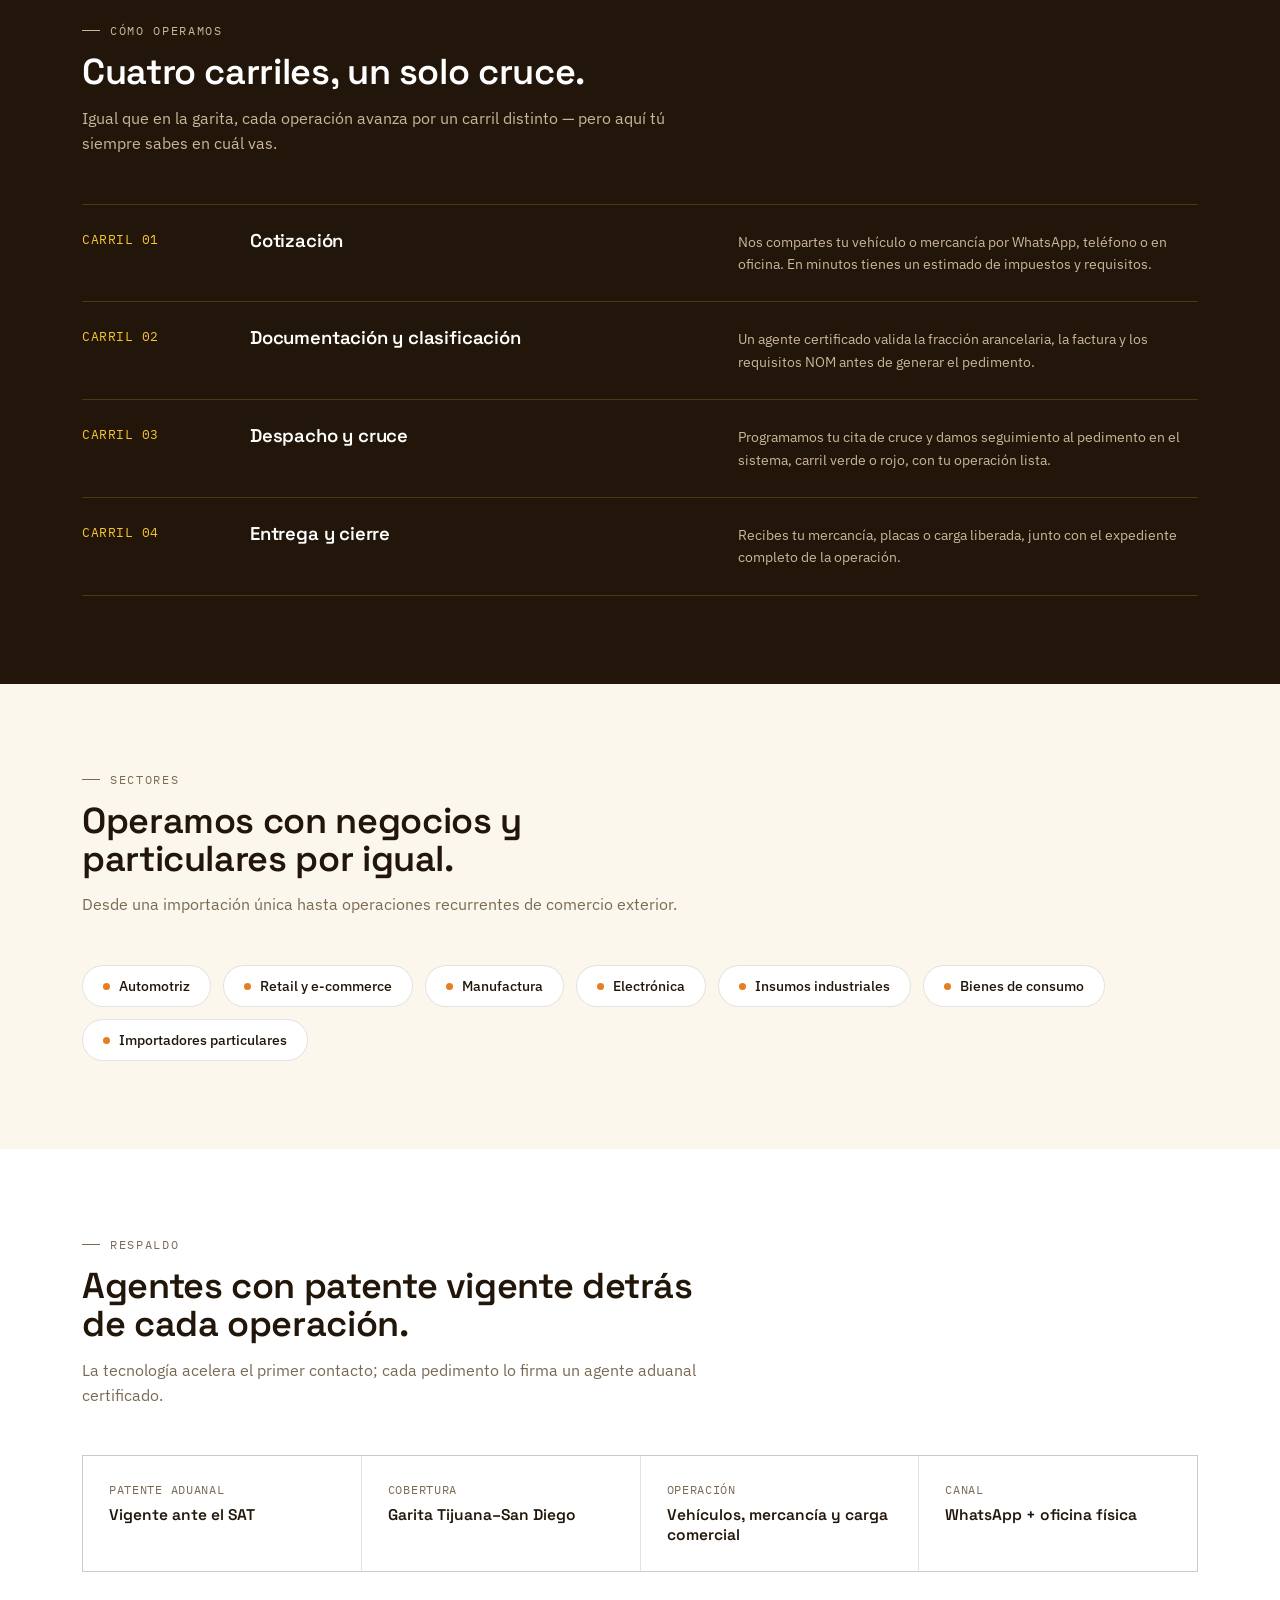
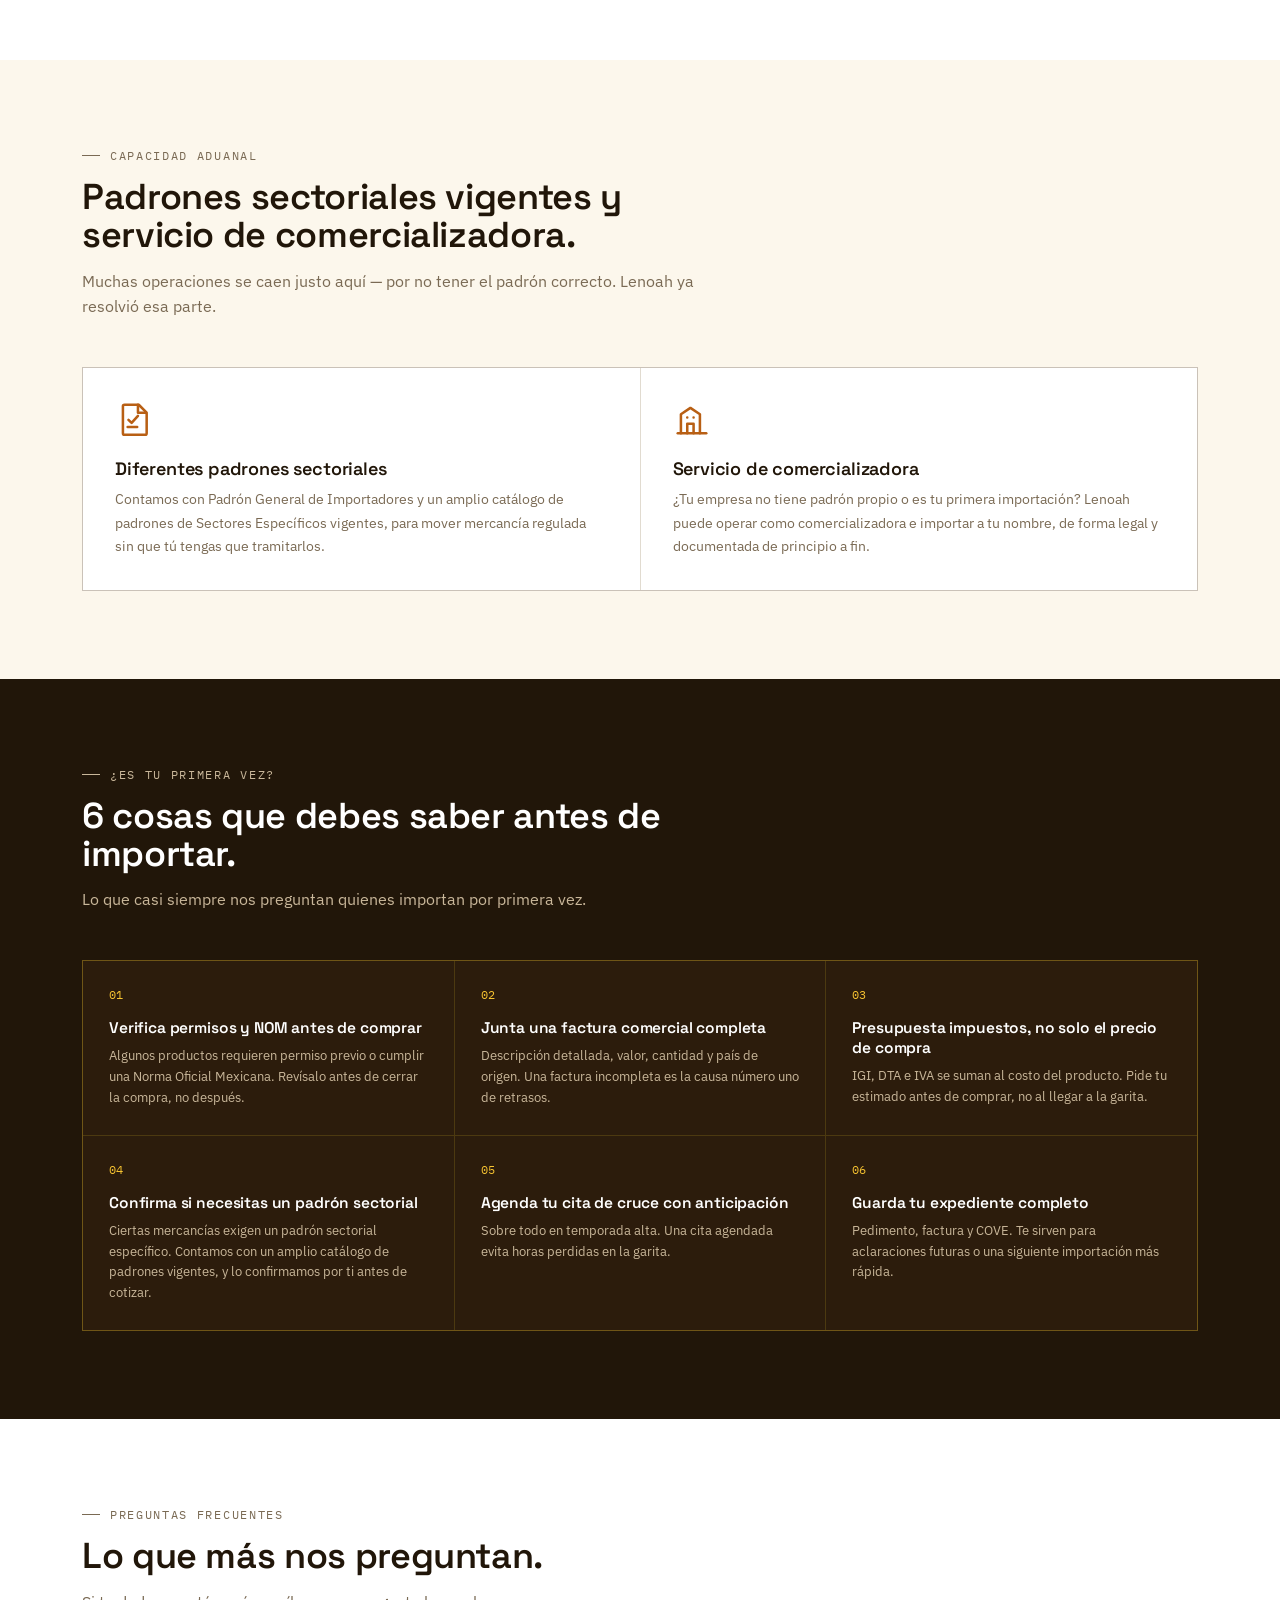
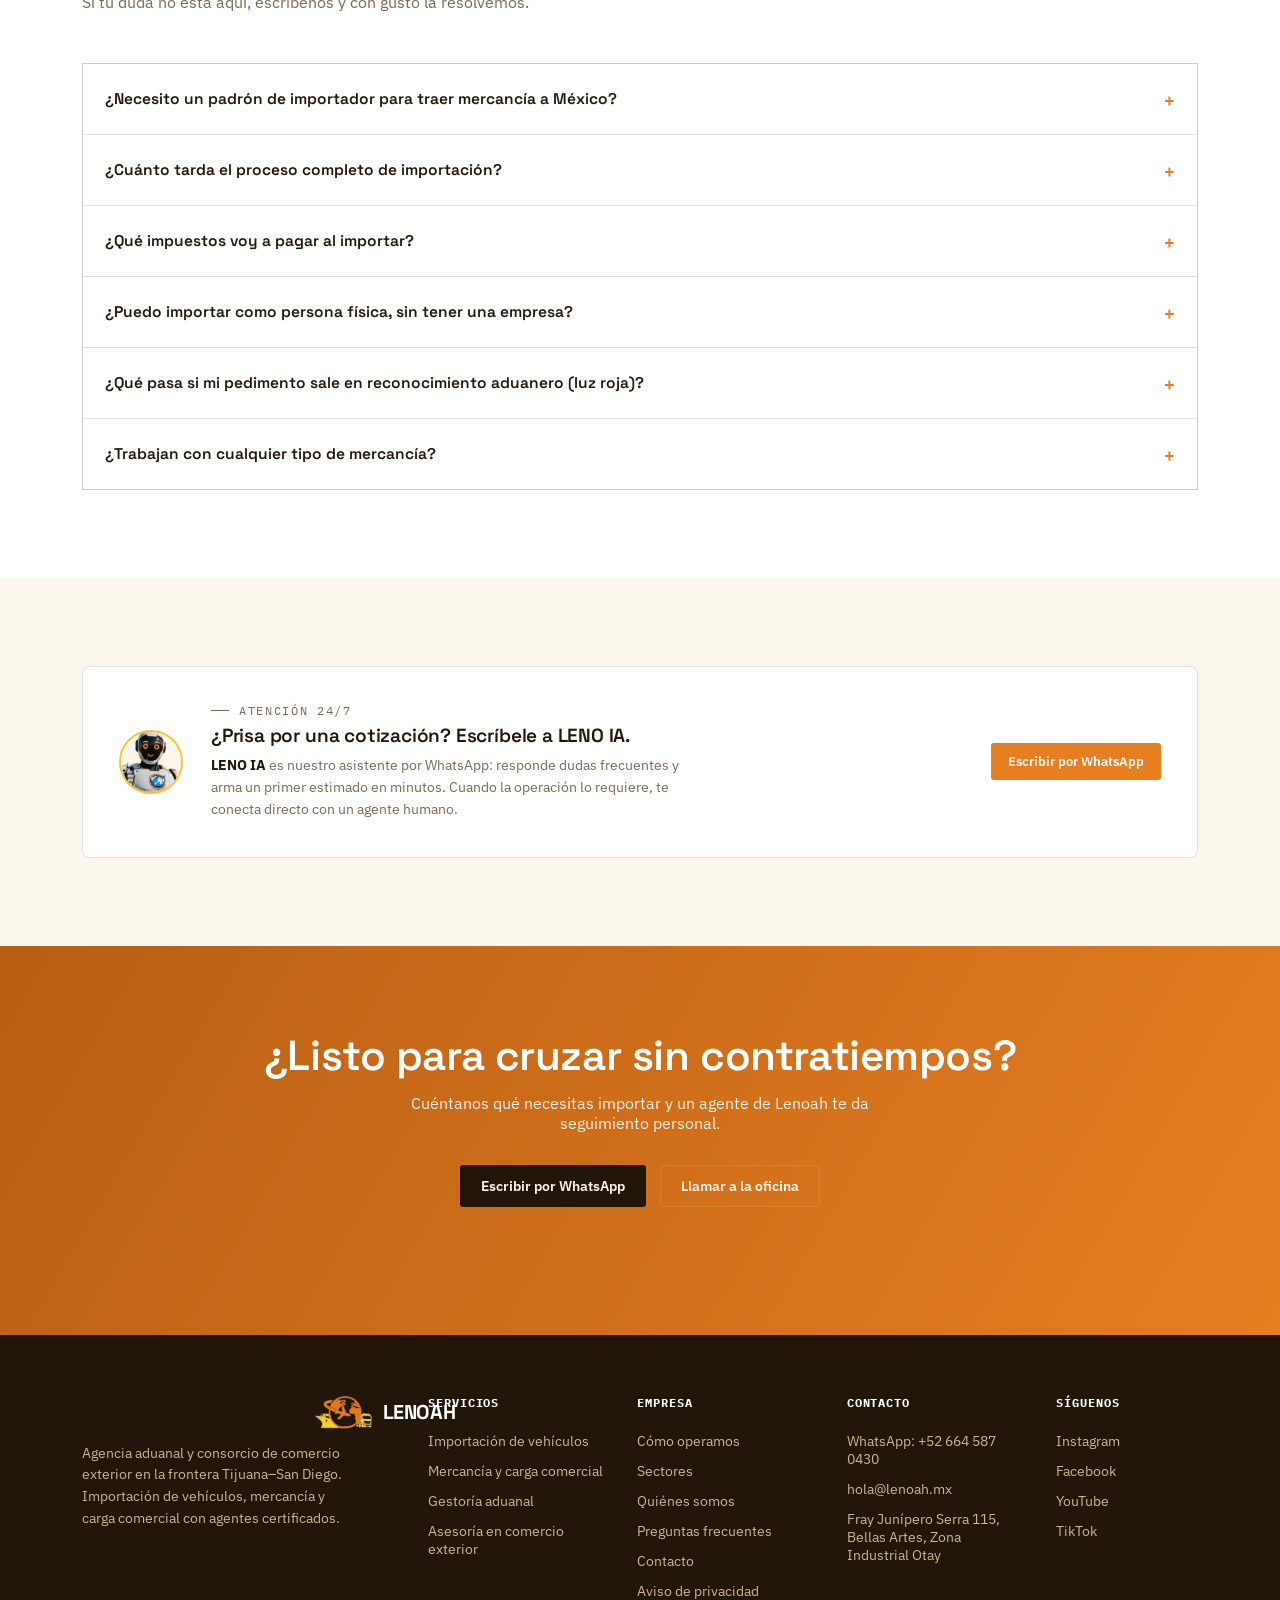
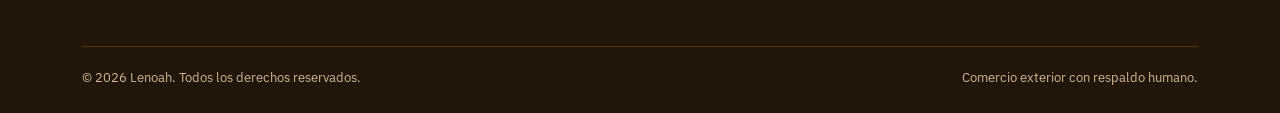
==== commit 554a51a3: "Update index.html" ====
--- a/index.html
+++ b/index.html
@@ -86,7 +86,7 @@
     margin-top: 36px;
   }
   :root {
-    --logo-h: clamp(48px, 11vw, 160px);
+    --logo-h: clamp(48px, 11vw, 130px);
   }
   .logo {
     position: relative;
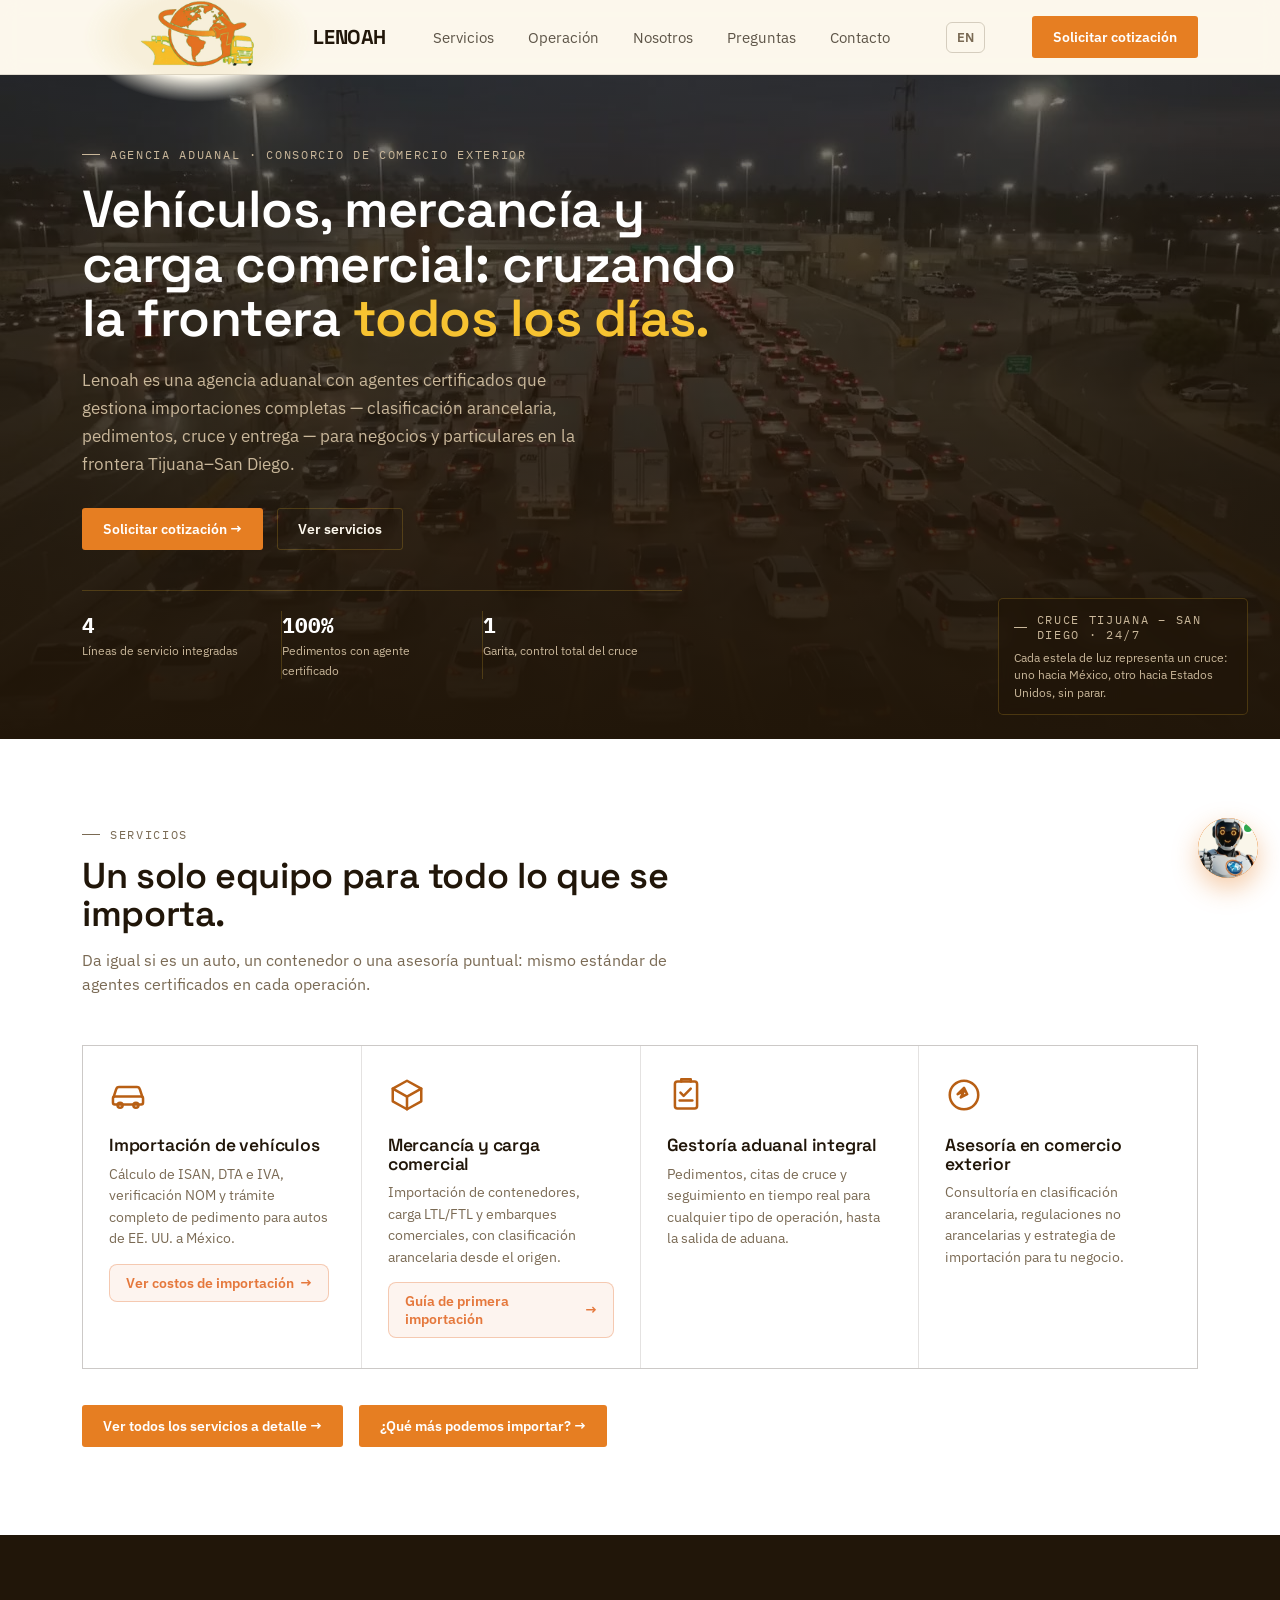
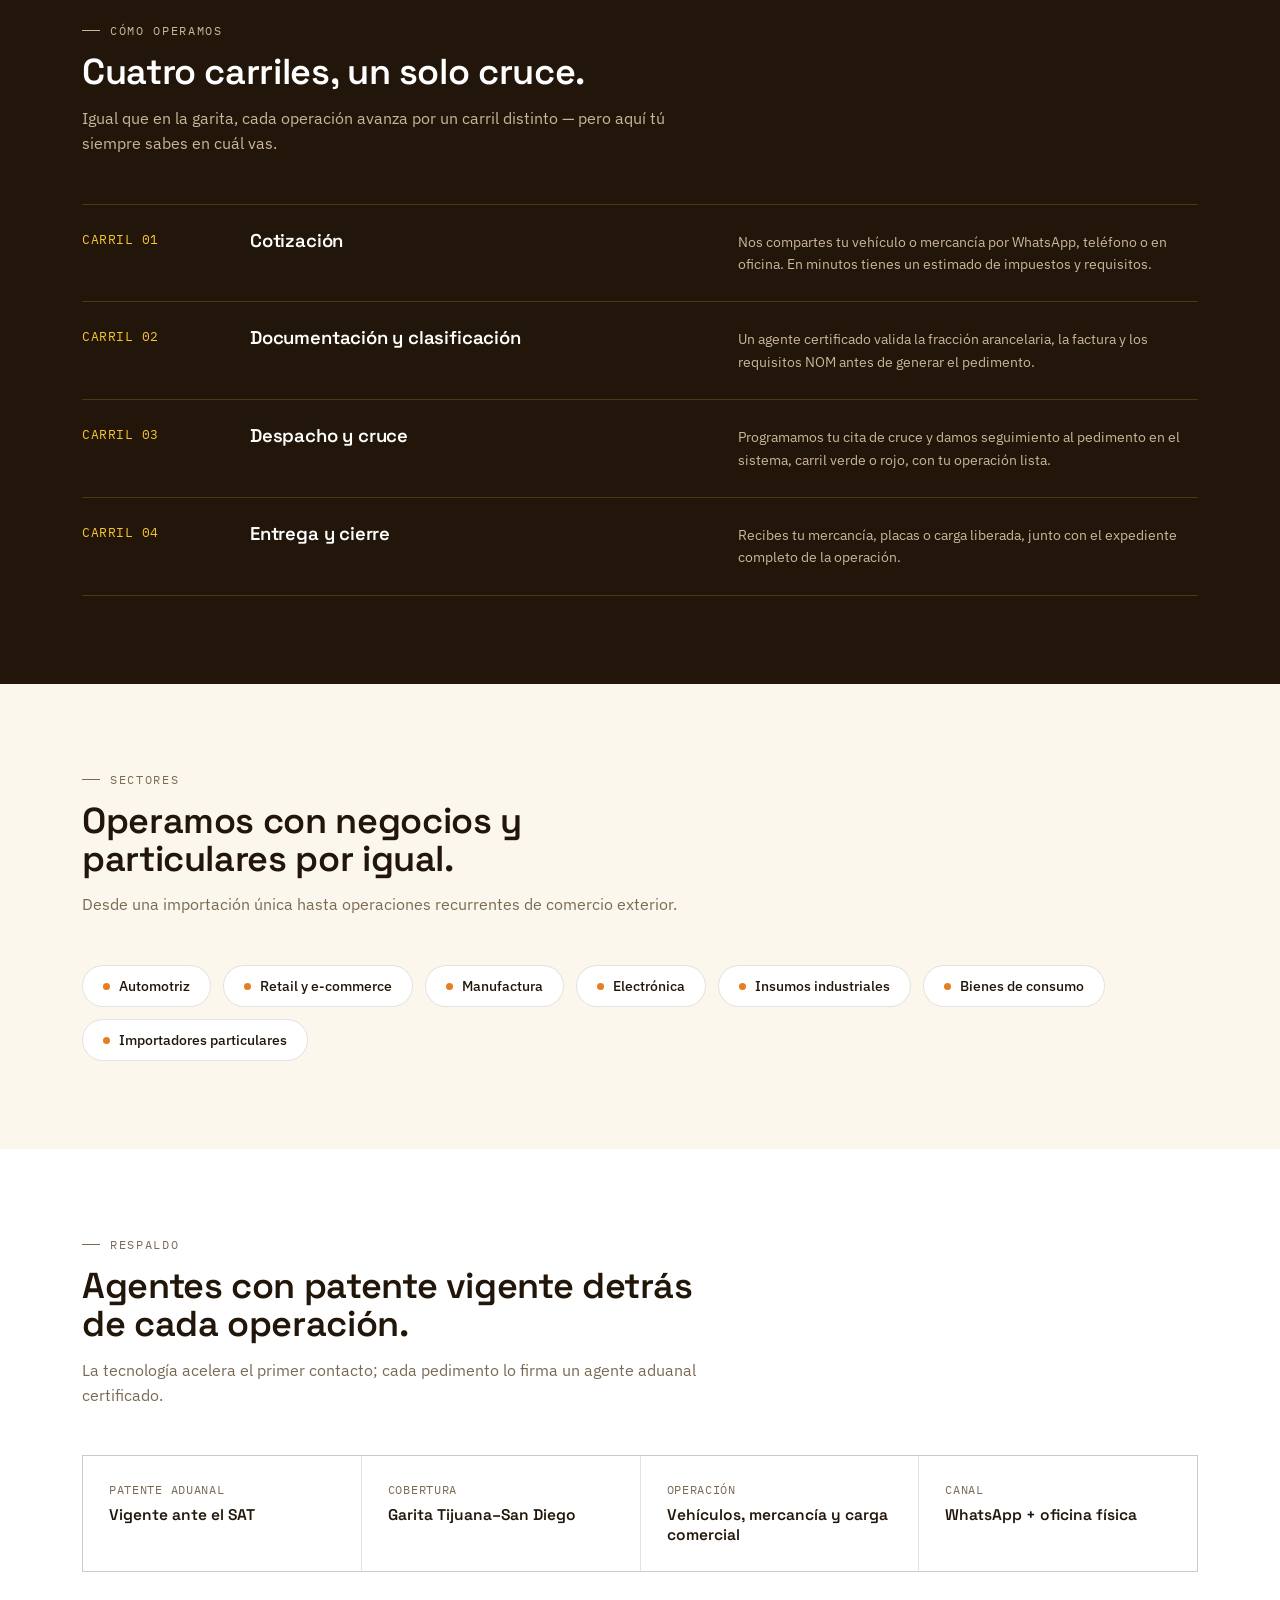
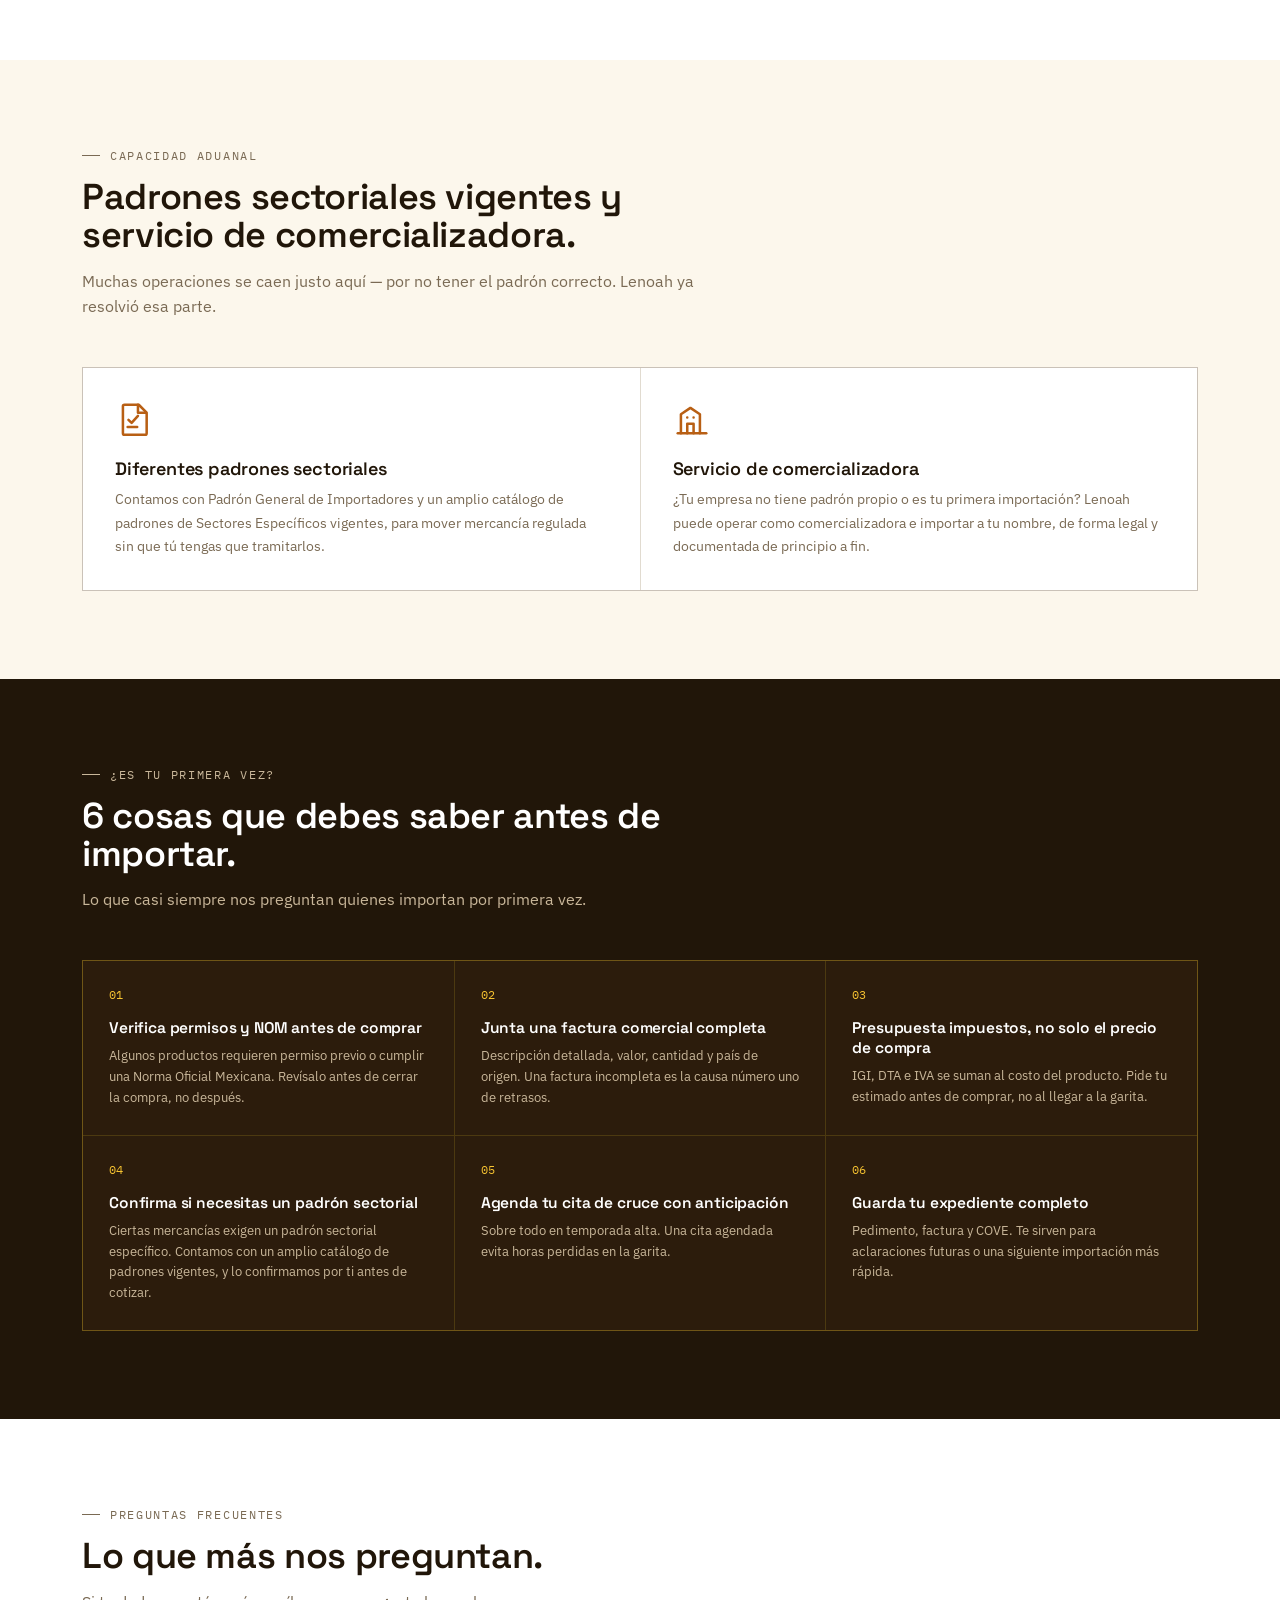
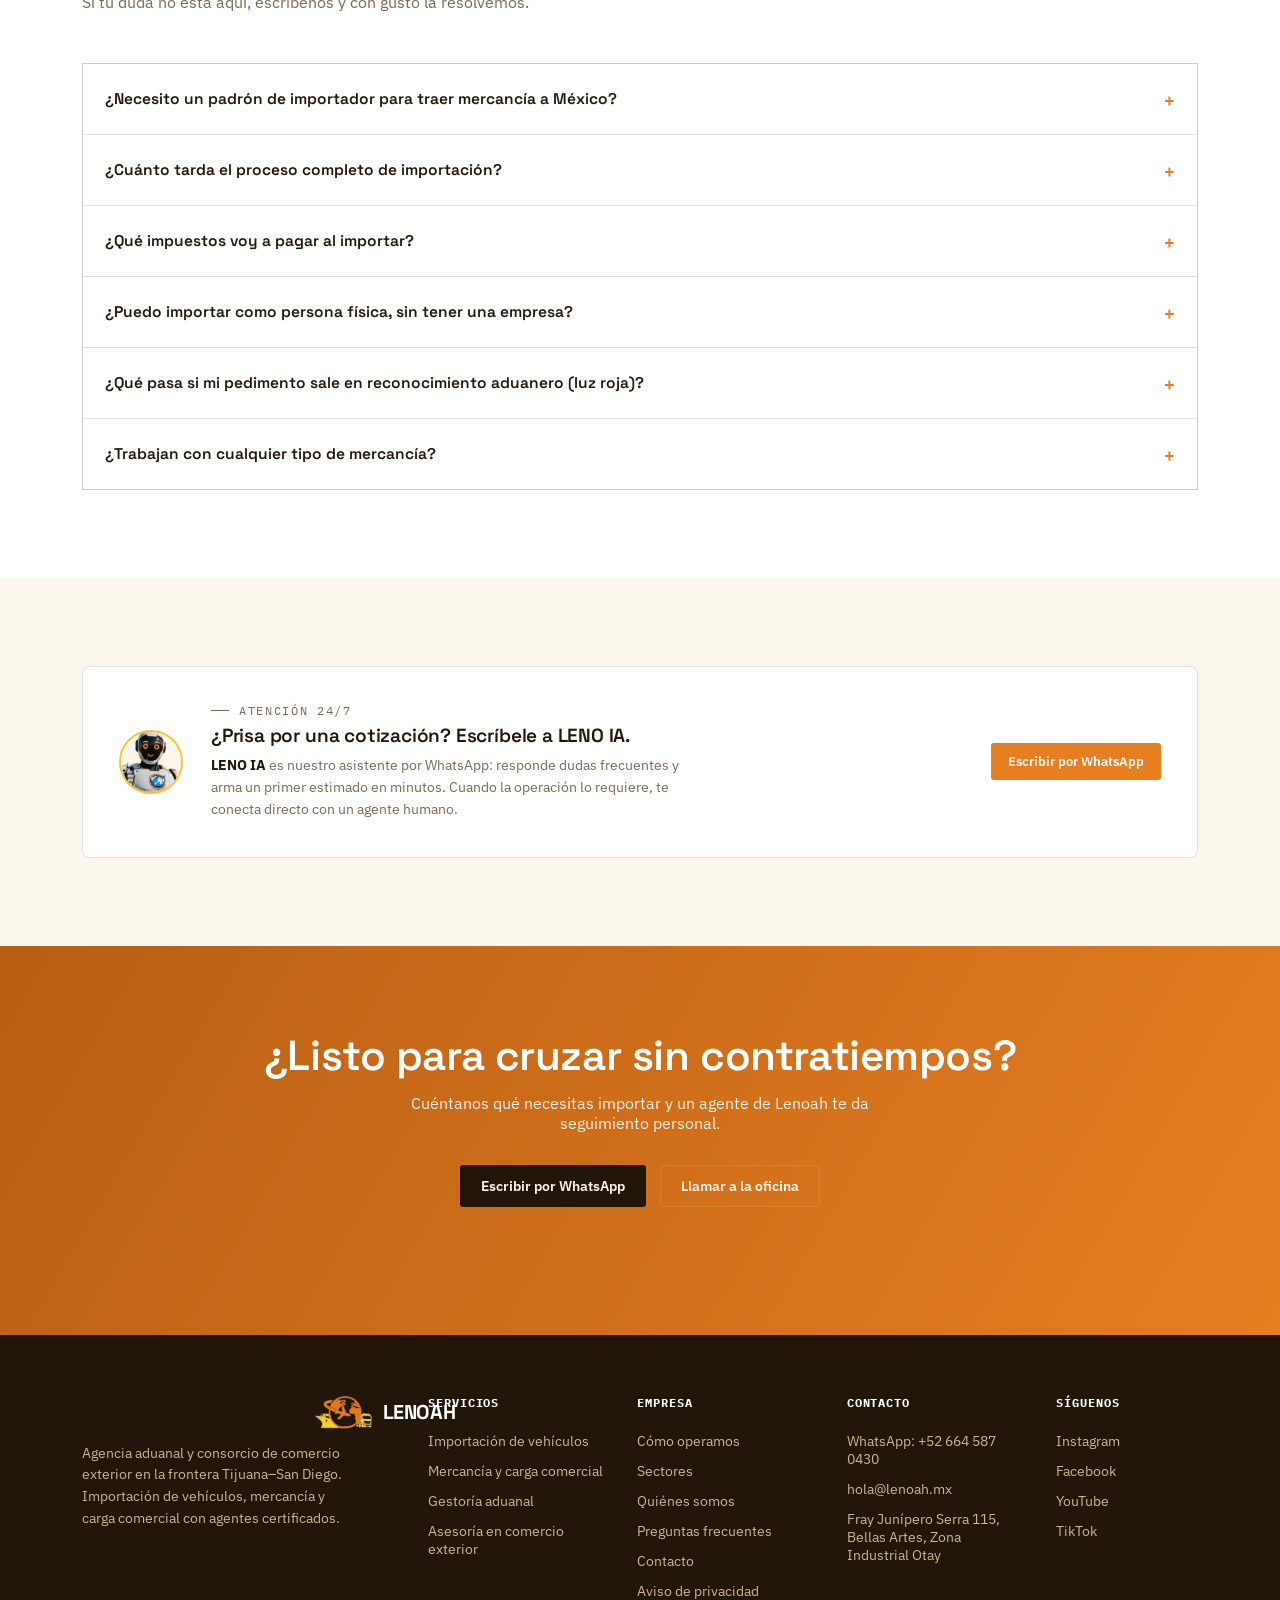
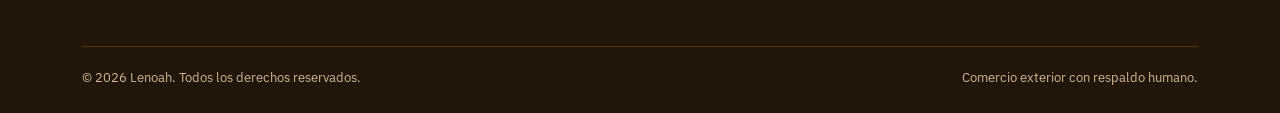
==== commit 30e0ea2c: "Update index.html" ====
--- a/index.html
+++ b/index.html
@@ -6,6 +6,9 @@
 <title>Agente Aduanal Tijuana | Importar Vehículos y Mercancía a México – Lenoah</title>
 <meta name="description" content="Agencia aduanal certificada en Tijuana–San Diego. ¿Cuánto cuesta importar un carro de EE. UU. a México? Cotización en minutos por WhatsApp. Vehículos, mercancía y carga comercial con agentes certificados.">
 <link rel="canonical" href="https://agencialenoah.com/">
+<link rel="alternate" hreflang="es-mx" href="https://agencialenoah.com/">
+<link rel="alternate" hreflang="en" href="https://agencialenoah.com/en/">
+<link rel="alternate" hreflang="x-default" href="https://agencialenoah.com/">
 <script type="application/ld+json">
 {
   "@context": "https://schema.org",
@@ -113,6 +116,17 @@
     object-fit: cover;
     display: block;
   }
+  .lang-switch {
+    font-size: 13px;
+    font-weight: 600;
+    color: #7A6A54;
+    text-decoration: none;
+    margin-left: 8px;
+    padding: 6px 10px;
+    border: 1px solid rgba(122,106,84,0.3);
+    border-radius: 6px;
+  }
+  .lang-switch:hover { color: #E5783C; border-color: #E5783C; }
 </style>
 </head>
 <body>
@@ -132,6 +146,7 @@
       <a href="#faq">Preguntas</a>
       <a href="#contacto">Contacto</a>
     </div>
+    <a href="/en/" class="lang-switch">EN</a>
     <a href="https://wa.me/526645870430" target="_blank" rel="noopener" class="btn btn-naranja">Solicitar cotización</a>
   </nav>
 </header>
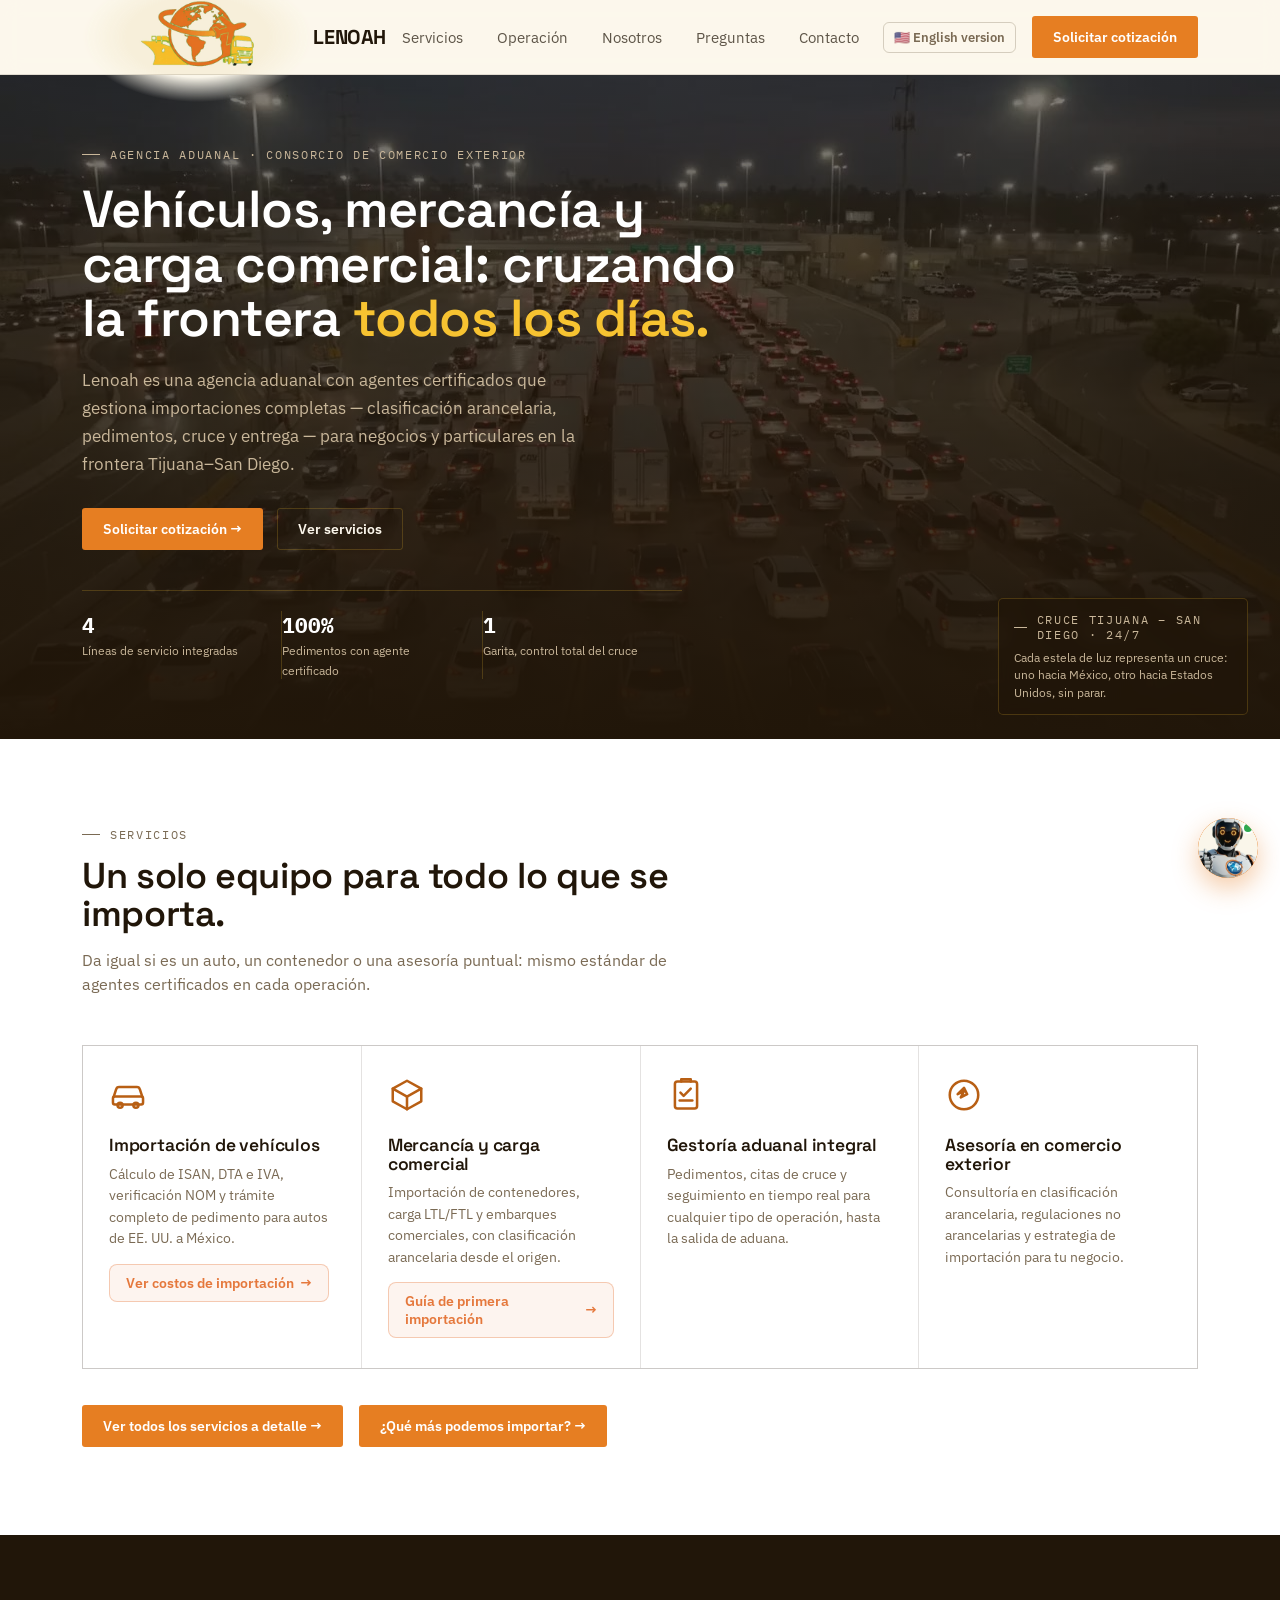
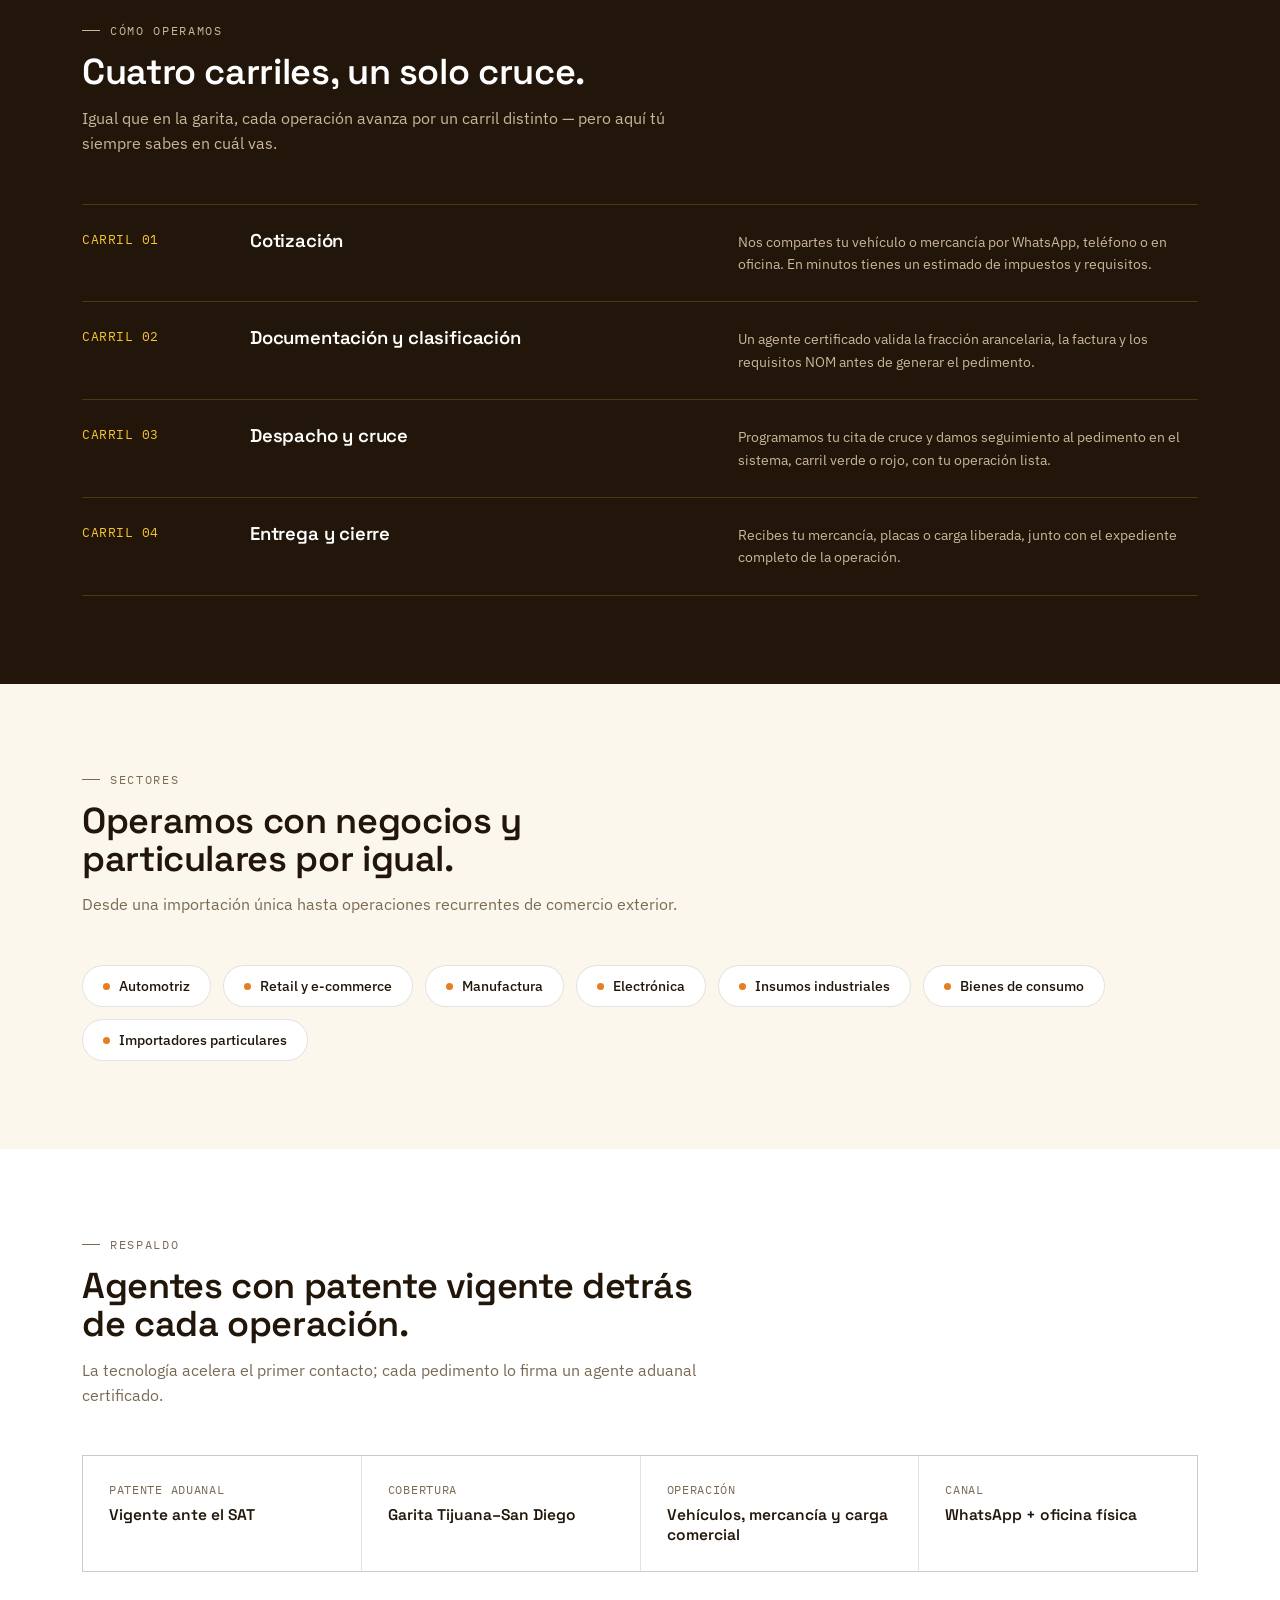
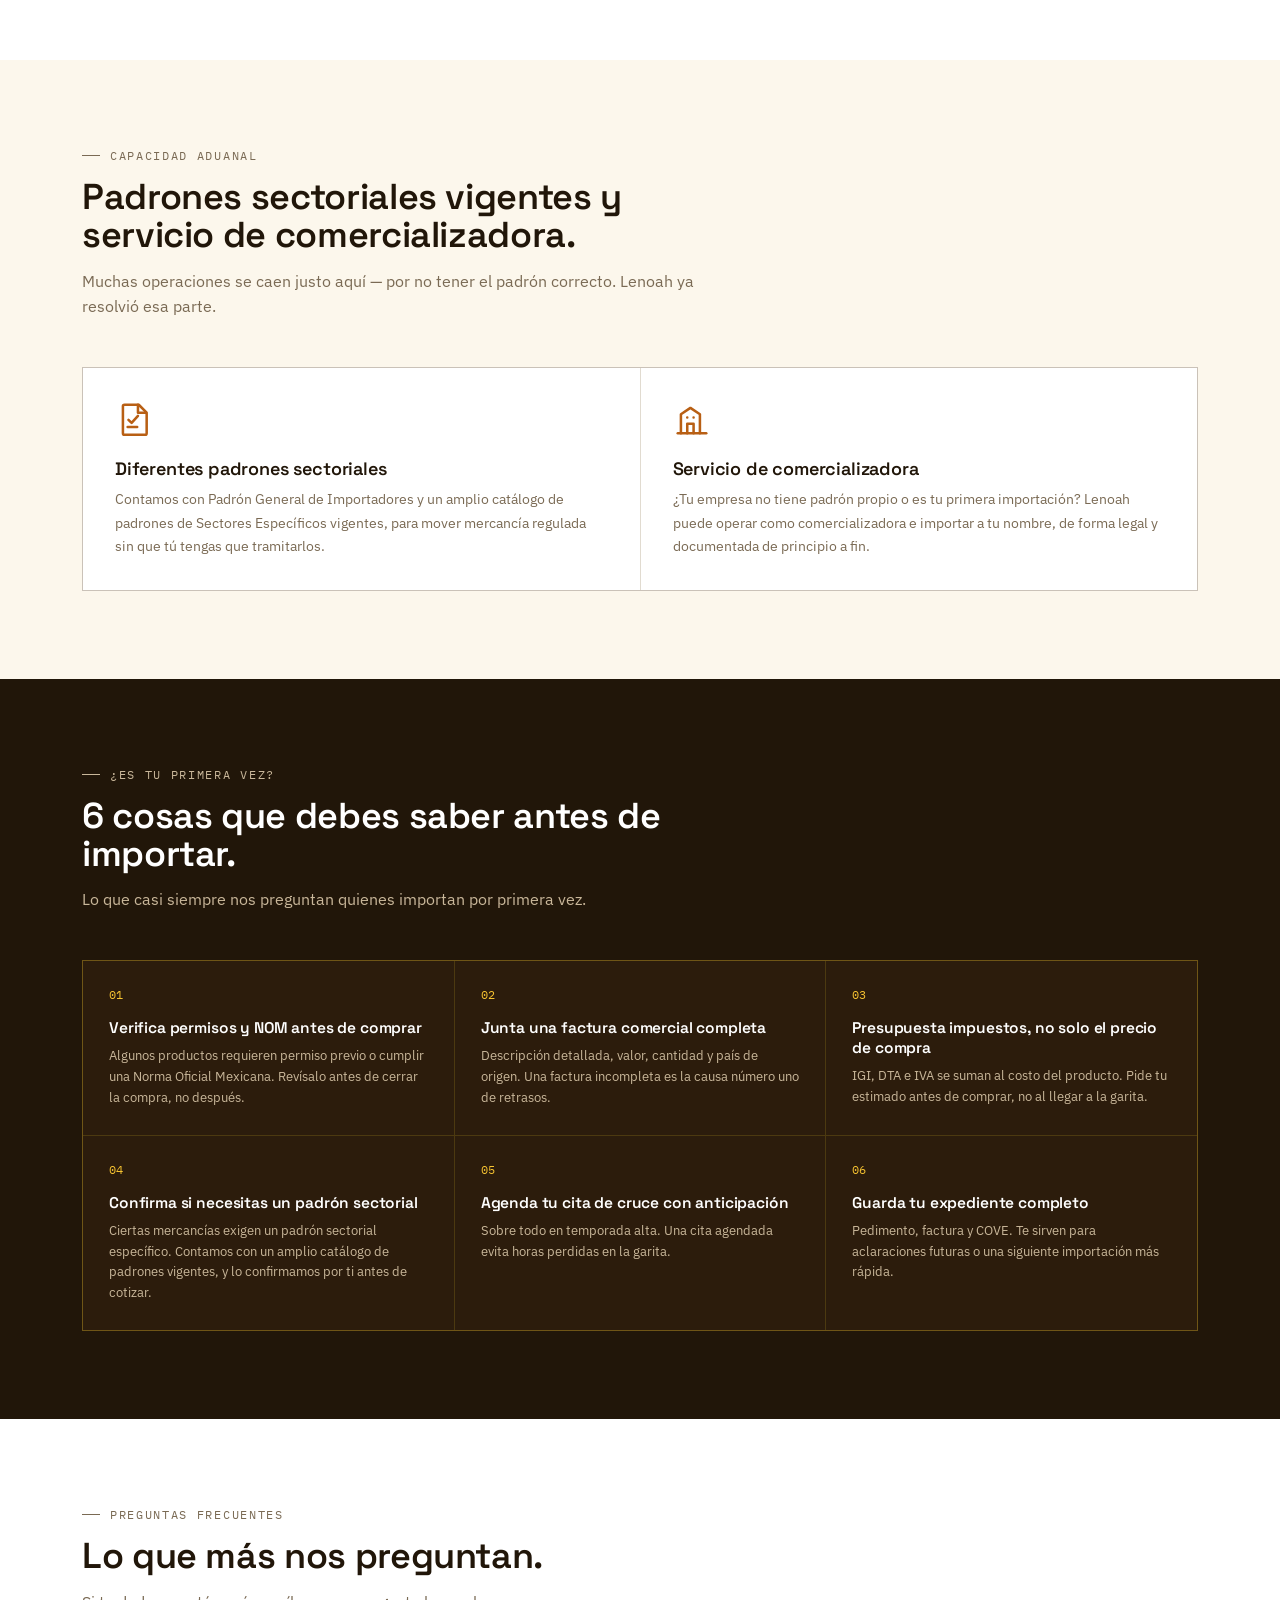
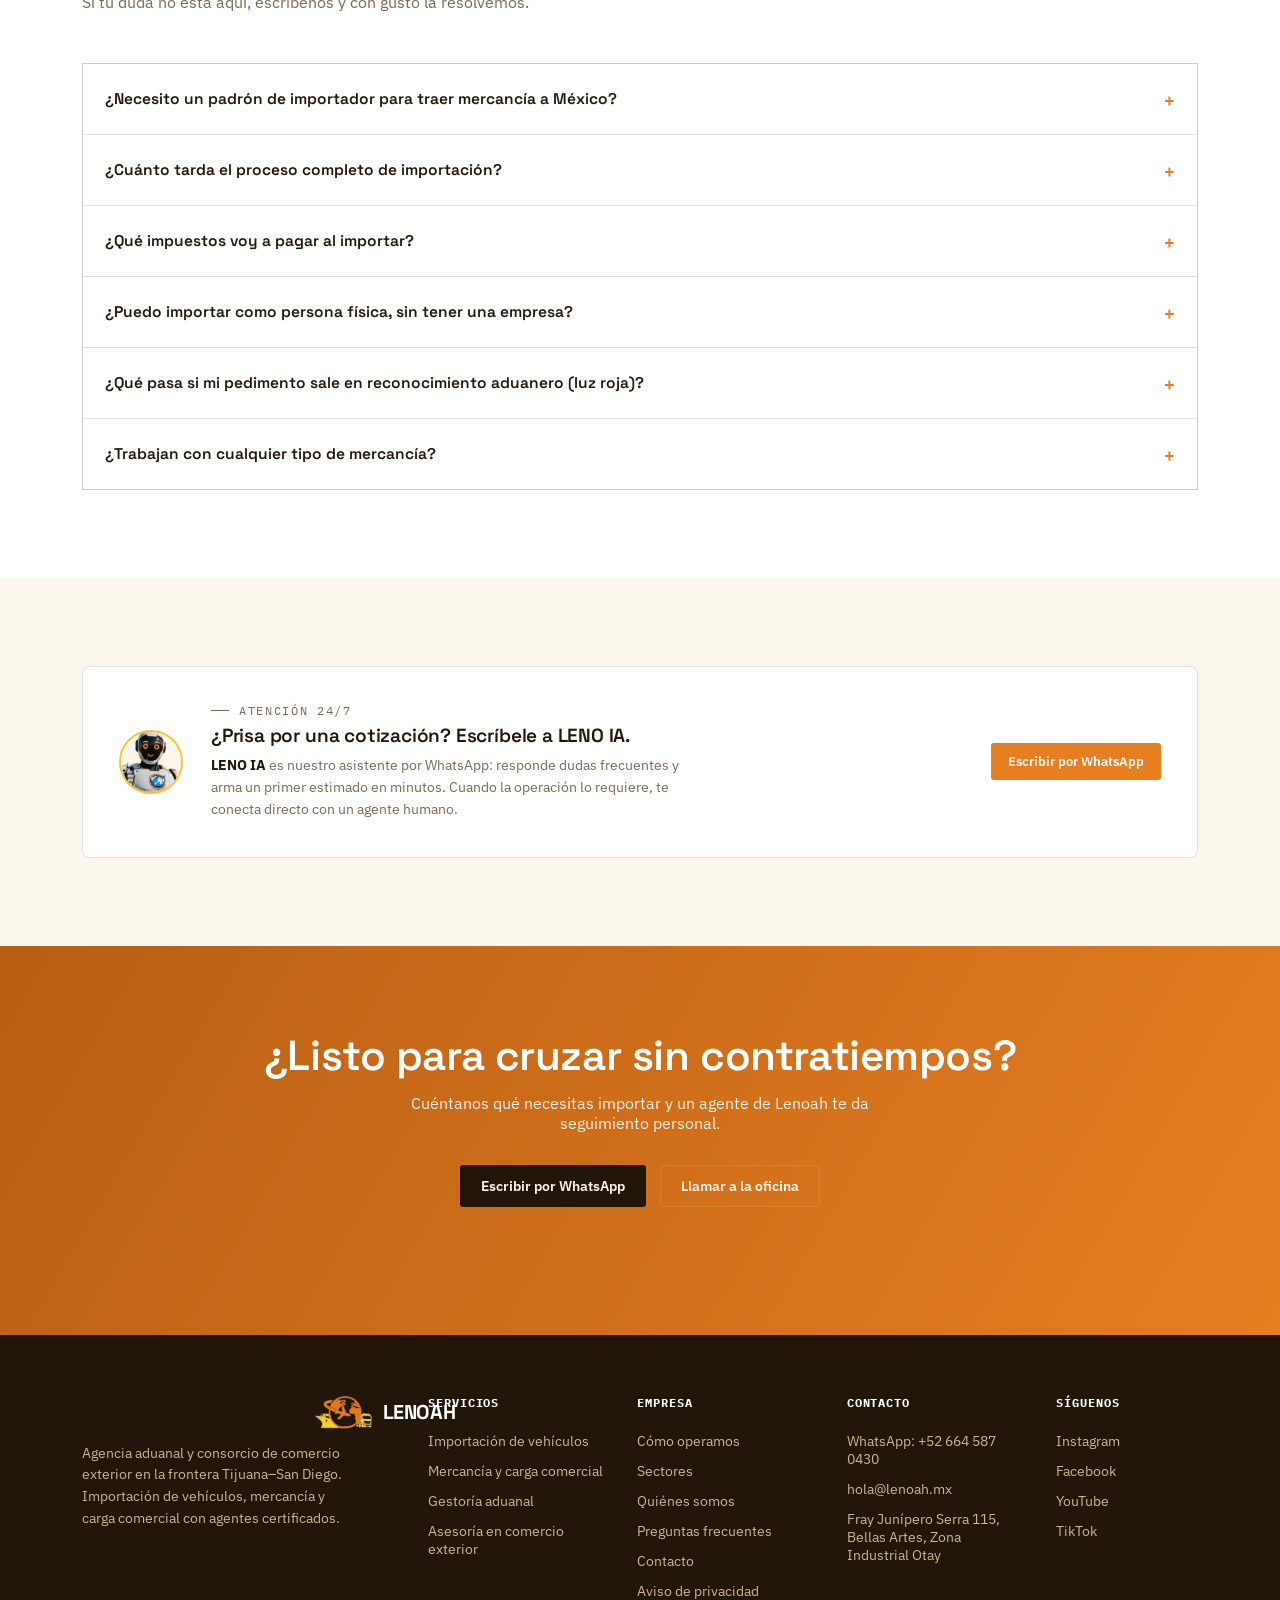
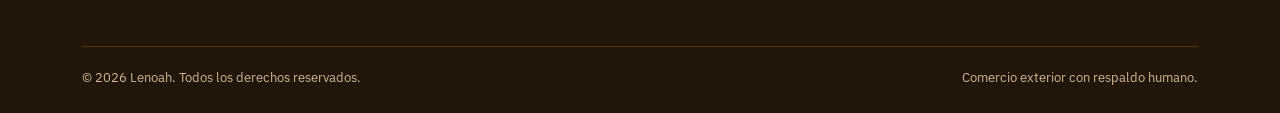
==== commit fea4d134: "Update index.html" ====
--- a/index.html
+++ b/index.html
@@ -146,7 +146,7 @@
       <a href="#faq">Preguntas</a>
       <a href="#contacto">Contacto</a>
     </div>
-    <a href="/en/" class="lang-switch">EN</a>
+    <a href="/en/" class="lang-switch">🇺🇸 English version</a>
     <a href="https://wa.me/526645870430" target="_blank" rel="noopener" class="btn btn-naranja">Solicitar cotización</a>
   </nav>
 </header>
